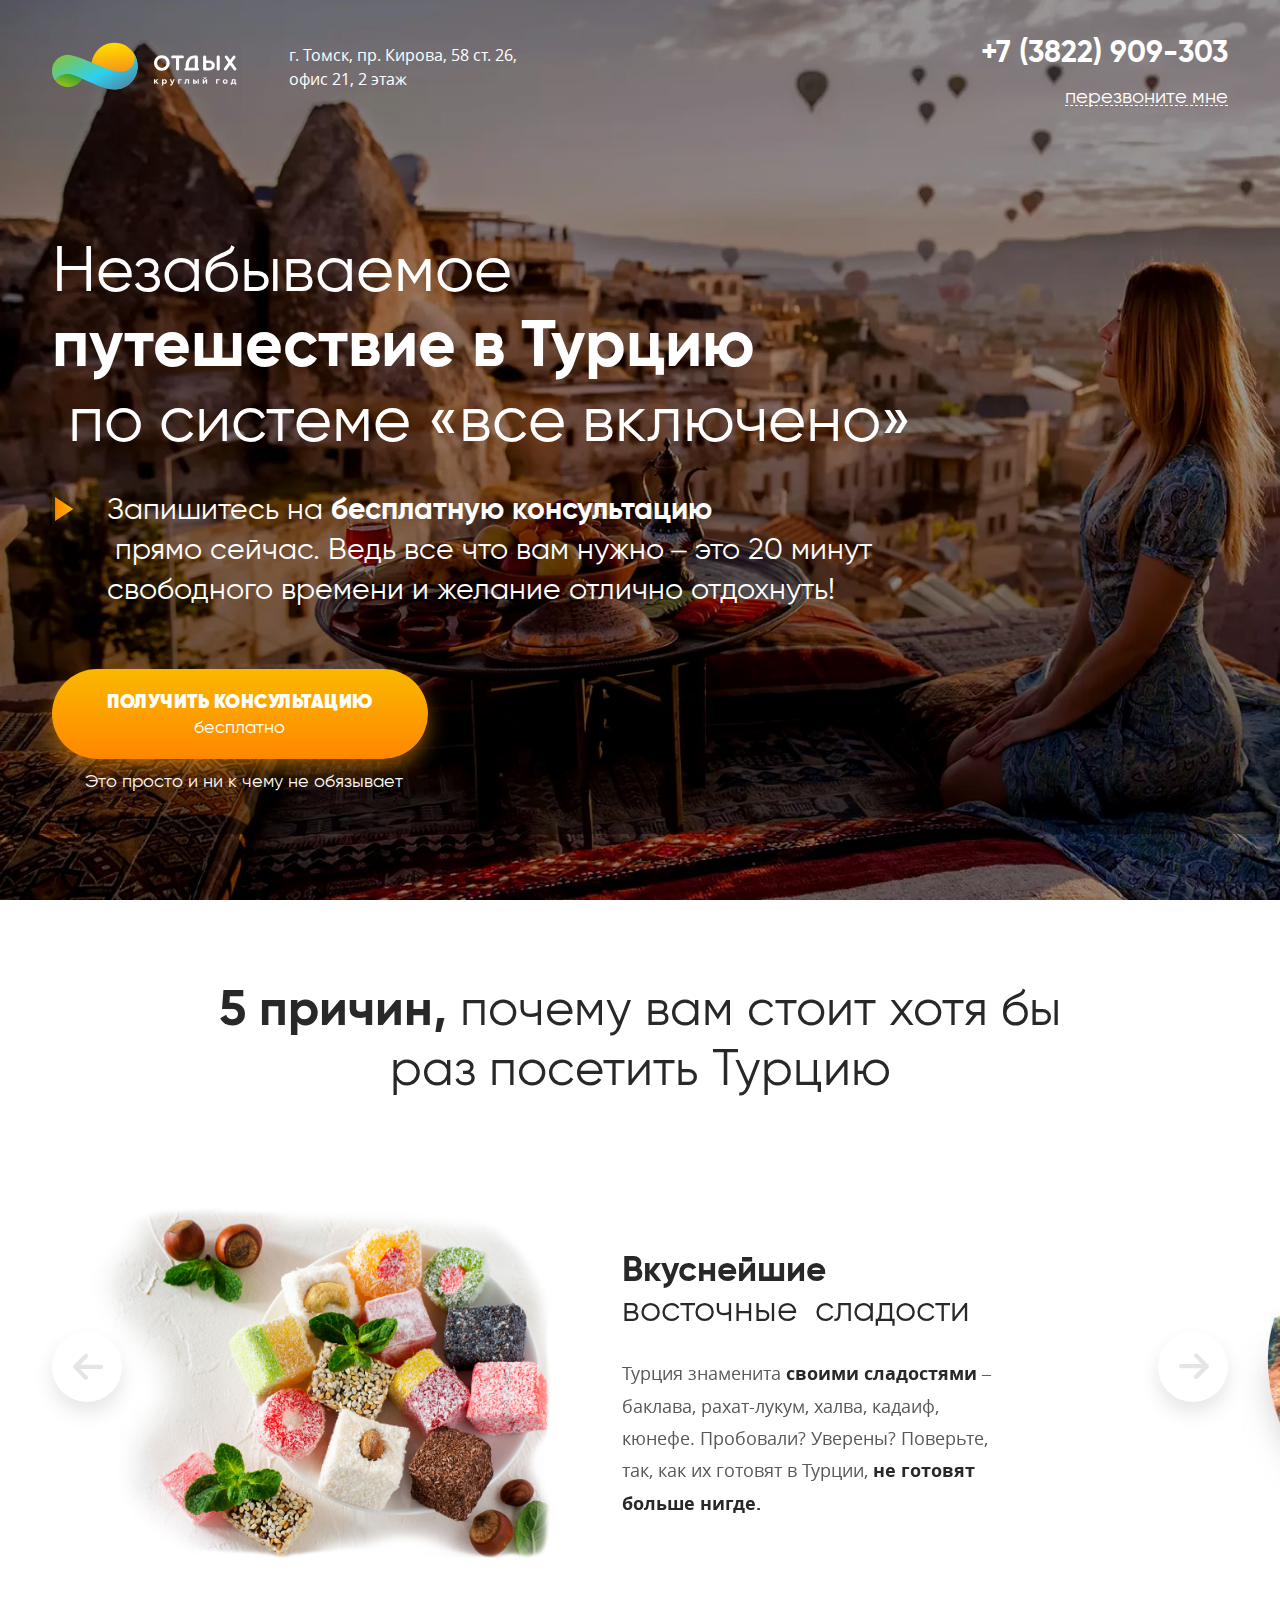
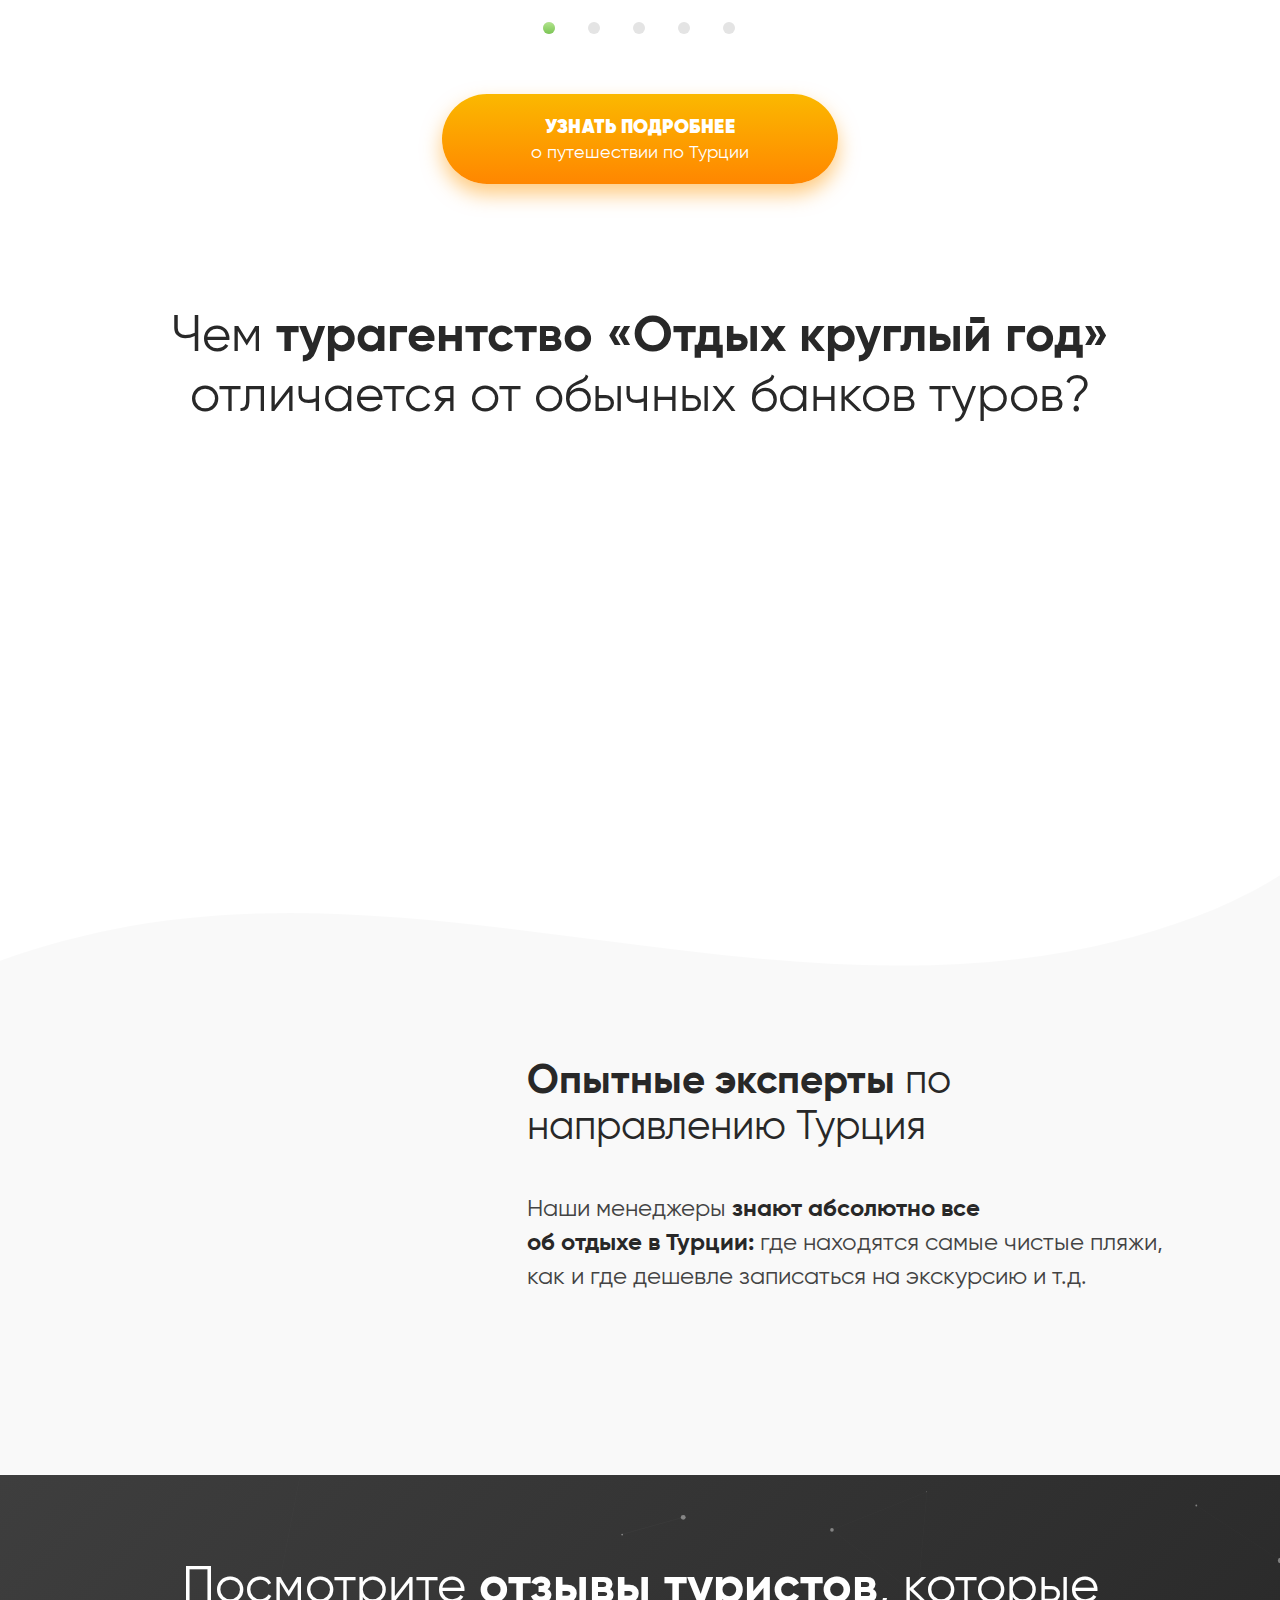
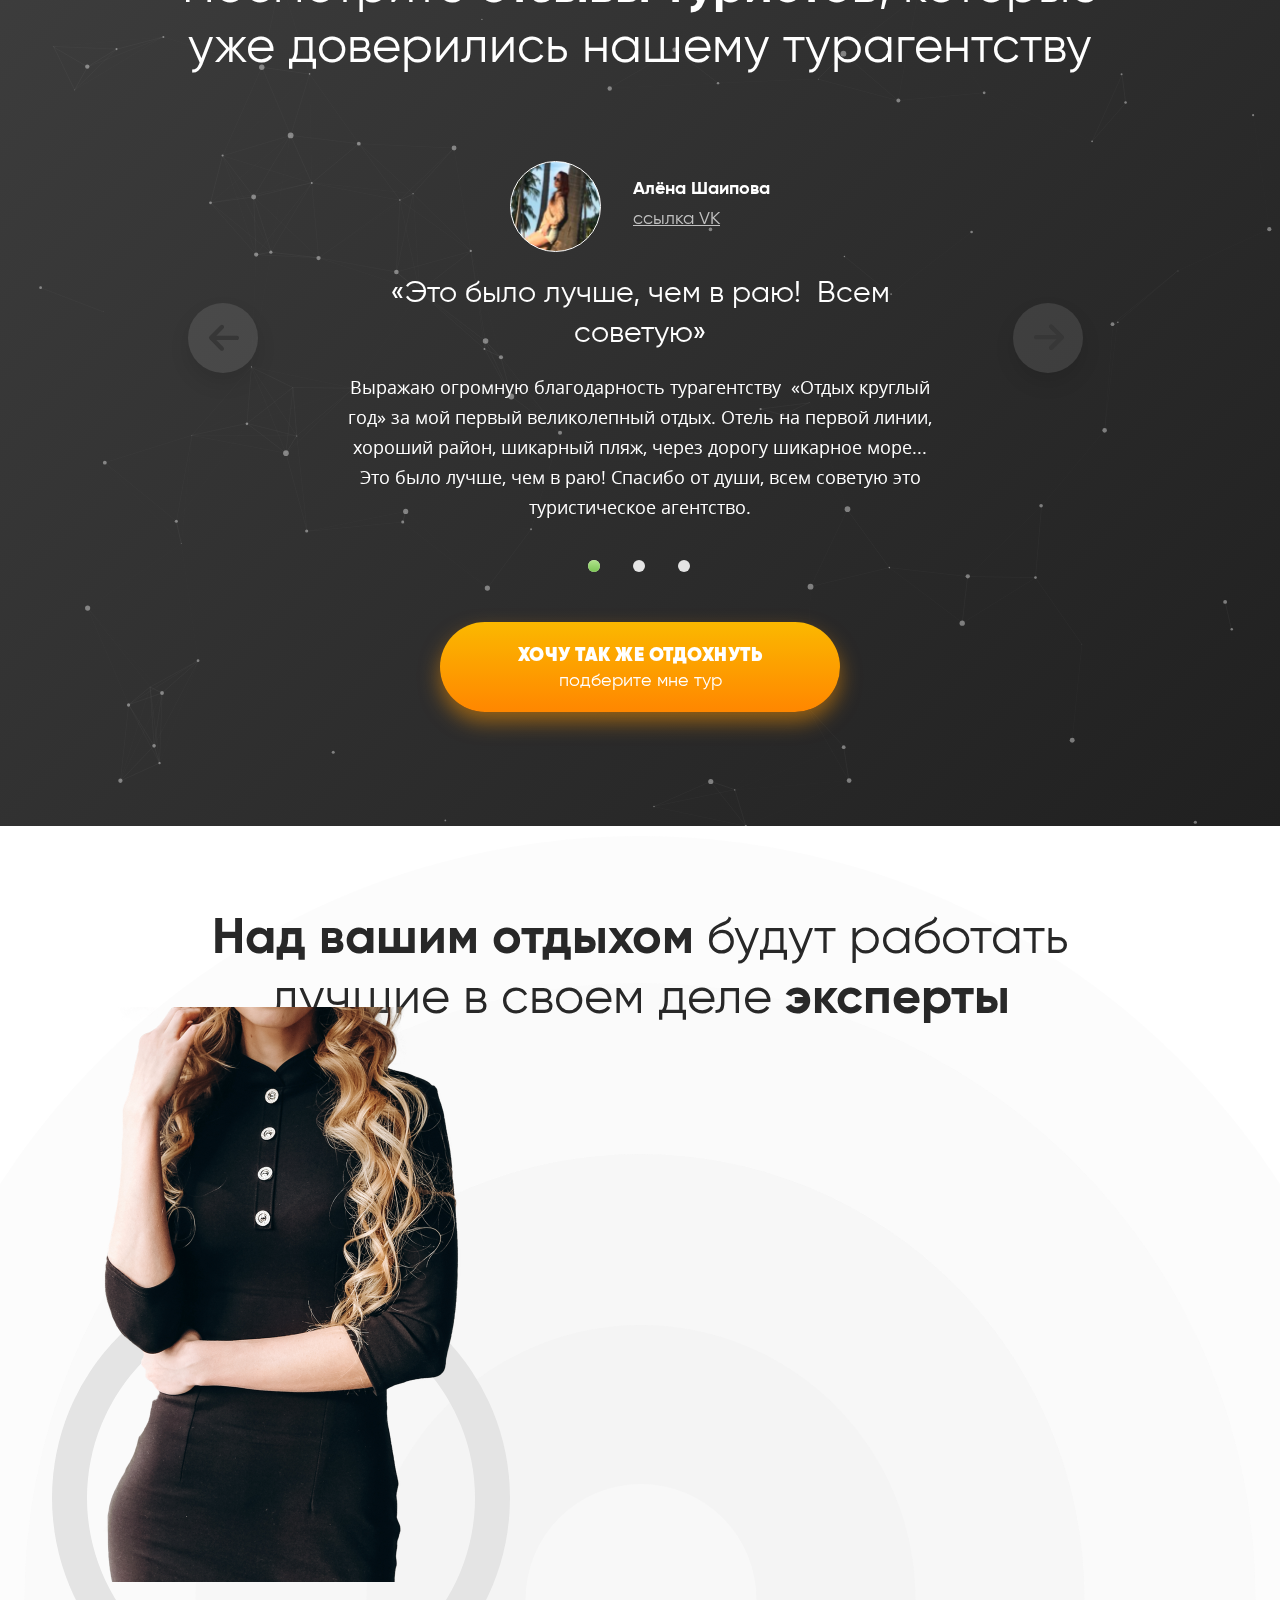
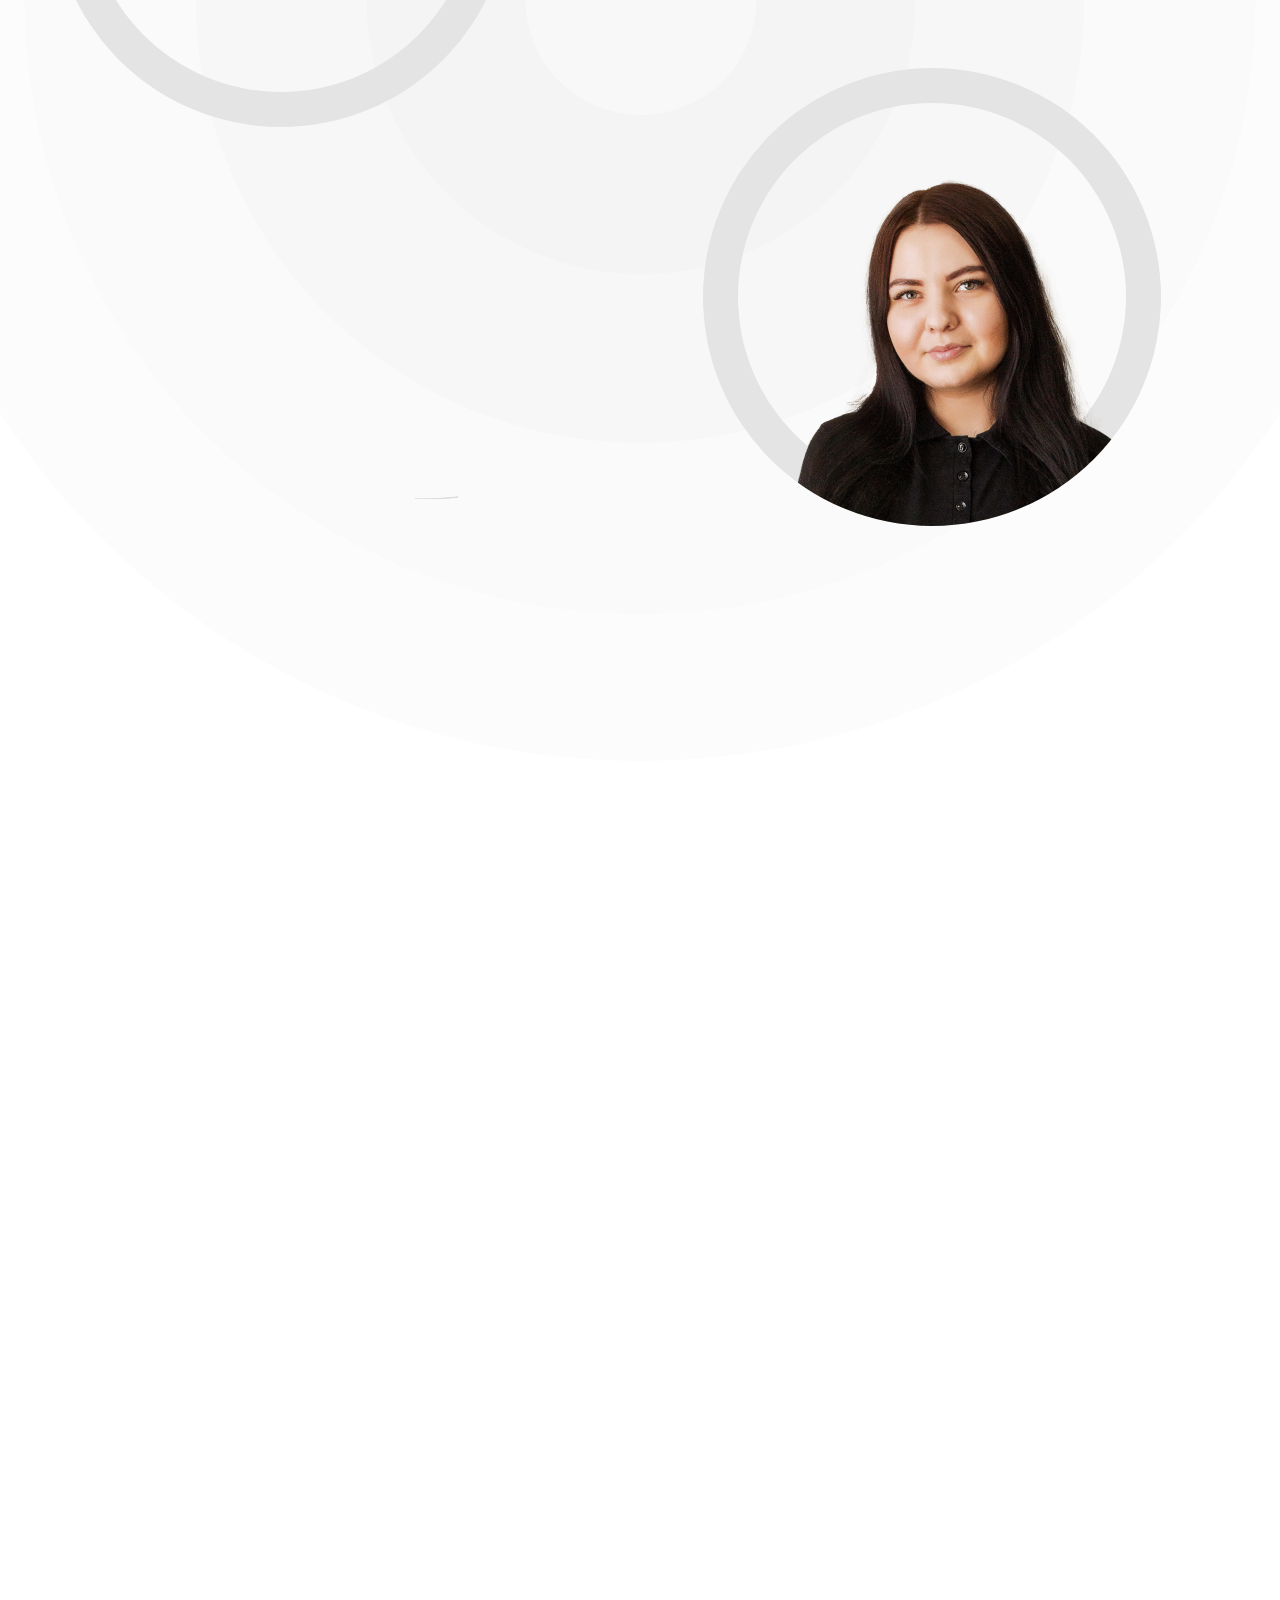
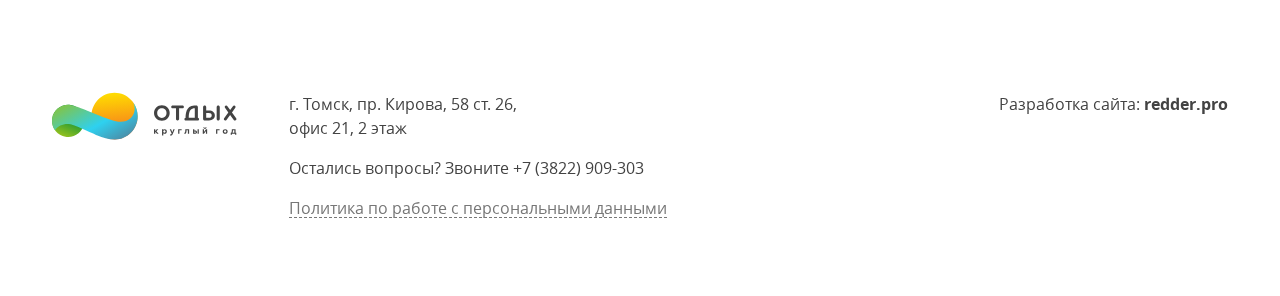
==== index.html @ 57c67385 "123" ====
<!DOCTYPE html>
<html>
<head>
	<title></title>
	<meta name="keywords" content=''>
	<meta name="description" content=''>

	<meta name="viewport" content="width=1216">
	<meta name="format-detection" content="telephone=no">

	<meta http-equiv="Content-Type" content="text/html; charset=utf-8">
	<link rel="stylesheet" href="css/reset.css" type="text/css">
	<link rel="stylesheet" href="css/jquery.fancybox.css" type="text/css">
	<link rel="stylesheet" href="css/KitAnimate.css" type="text/css">
	<link rel="stylesheet" href="css/KitAnimateDelays.css" type="text/css">
	<link rel="stylesheet" href="css/slick.css" type="text/css">
	<link rel="stylesheet" href="css/slick-theme.css" type="text/css">
	<link rel="stylesheet" href="css/layout.css" type="text/css">

	<!-- <link rel="stylesheet" media="screen and (min-width: 768px) and (max-width: 1024px)" href="css/layout-tablet.css">
	<link rel="stylesheet" media="screen and (min-width: 240px) and (max-width: 767px)" href="css/layout-mobile.css"> -->

	<link rel="icon" type="image/vnd.microsoft.icon" href="favicon.ico">
	<!-- Yandex.Metrika counter -->
	<script type="text/javascript" >
	    (function (d, w, c) {
	        (w[c] = w[c] || []).push(function() {
	            try {
	                w.yaCounter49375867 = new Ya.Metrika2({
	                    id:49375867,
	                    clickmap:true,
	                    trackLinks:true,
	                    accurateTrackBounce:true,
	                    webvisor:true
	                });
	            } catch(e) { }
	        });

	        var n = d.getElementsByTagName("script")[0],
	            s = d.createElement("script"),
	            f = function () { n.parentNode.insertBefore(s, n); };
	        s.type = "text/javascript";
	        s.async = true;
	        s.src = "https://mc.yandex.ru/metrika/tag.js";

	        if (w.opera == "[object Opera]") {
	            d.addEventListener("DOMContentLoaded", f, false);
	        } else { f(); }
	    })(document, window, "yandex_metrika_callbacks2");
	</script>
	<noscript><div><img src="https://mc.yandex.ru/watch/49375867" style="position:absolute; left:-9999px;" alt="" /></div></noscript>
	<!-- /Yandex.Metrika counter -->
</head>
<body>
	<img src="i/bg-popup.jpg" style="display:none">
	<img src="i/julia-2@2x.png" style="display:none">
	<img src="i/kate@2x.png" style="display:none">
	<img src="i/transfer.png" style="display:none">
	<div class="b b-1">
		<div class="b-block">
			<div class="b-header-wrap clearfix">
				<a href="#" class="b-logo-cont">
					<img src="i/logo.svg">
				</a>
				<div class="b-adr">
					<p>г. Томск, пр. Кирова, 58 ст. 26,<br> офис 21, 2 этаж</p>
				</div>
				<div class="b-phone">
					<label for="recall" class="phone">+7 (3822) 909-303</label>
					<a class="recall fancy" id="recall" href="#b-popup-5">перезвоните мне</a>
				</div>
			</div>
			<div class="b-bottom">	
				<div class="b-h1-wrap">
					<h1>Незабываемое <br> <b>путешествие в Турцию</b><br>  по системе «все включено»</h1>
					<p class="b-subtitle">Запишитесь на <b>бесплатную консультацию<br></b>  прямо сейчас. Ведь все что вам нужно – это 20 минут <br>свободного времени и желание отлично отдохнуть!</p>
					<div class="consult">
						<a href="#b-popup-1" class="b-button orange left fancy">
							<p class="button-bold">Получить консультацию</p>
							<p class="button-thin">бесплатно</p>
						</a>
						<p class="small">Это просто и ни к чему не обязывает</p>
					</div>
				</div>
			</div>
		</div>
	</div>
	<div class="b b-2">
		<div class="b-block">
			<h2 class="b-header-h2"><b>5 причин,</b> почему вам стоит хотя бы<br> раз посетить Турцию</h2>
			
		</div>
		<div class="b-reasons clearfix">
				<div class="b-reason slider-anim">
					<div class="b-block">
						<div class="b-picture-1">
						</div>
						<div class="b-reason-text-1 slider-anim fadeDown">
								<h3 class="b-header-h3 slider-anim fadeDown"><b>Вкуснейшие</b><br>восточные  сладости</h3>
								<p class="b-text slider-anim fadeDown delay200">Турция знаменита <em>своими сладостями</em> – баклава, рахат-лукум, халва, кадаиф,<br> кюнефе. Пробовали? Уверены? Поверьте,</br> так, как их готовят в Турции, <em>не готовят больше нигде.</em></p>
					</div>
				</div>
				</div>
				<div class="b-reason">
					<div class="b-block">
						<div class="b-picture-3">
						</div>
						<div class="b-reason-text-3  slider-anim fadeDown">
								<h3 class="b-header-h3 slider-anim fadeDown">Больше морей – <b>больше пляжей</b></h3>
								<p class="b-text slider-anim fadeDown delay200">Турция омывается 4-мя морями – Средиземным, Черным, Эгейским и Мраморным. А пляжи входят в десятку <em>чистейших пляжей мира.</em> Эти факты уже неплохой повод приехать сюда на отдых.</p>
						</div>
					</div>
				</div>
				<div class="b-reason">
					<div class="b-block">
						<div class="b-picture-2">
						</div>
						<div class="b-reason-text-2  slider-anim fadeDown">
								<h3 class="b-header-h3 slider-anim fadeDown">Непередаваемые эмоции  <br>от <b>активного</b> отдыха</h3>
								<p class="b-text slider-anim fadeDown delay200">Для людей, которые <em>не любят сидеть  на одном месте</em></p2> в Турции есть множество активных видов отдыха - дайвинг, рафтинг, яхтинг, альпинизм, сафари, водные лыжи, парапланы и воздушные шары.</p>
						</div>
					</div>
				</div>
				<div class="b-reason">
					<div class="b-block">
						<div class="b-picture-4">
						</div>
						<div class="b-reason-text-4">
								<h3 class="b-header-h3 slider-anim fadeDown">Знаменитый  <b>«All&nbsp;inclusive»</b></h3>
								<p class="b-text slider-anim fadeDown delay200">Что мы чаще всего слышим про Турцию? Правильно, что там все включено. Практически в каждом отеле в стоимость проживания <em>входит завтрак, обед и ужин, </em>и на каждом – шикарный шведский стол.</p>
						</div>
					</div>
				</div>
				<div class="b-reason">
					<div class="b-block">
						<div class="b-picture-5">
						</div>
						<div class="b-reason-text-5 slider-anim fadeDown">
								<h3 class="b-header-h3 slider-anim fadeDown">Дорогой сервис по  <b>невысокой</b> цене</h3>
								<p class="b-text slider-anim fadeDown delay200">Звездные отели, большие бассейны, блеск и изящество – по уровню обслуживания Турция не уступит ни одной европейской стране. Только вот <em>заплатите</em> Вы за это <em>гораздо меньше.</em></p>
						</div>
					</div>
				</div>
			</div>
			<a href="#b-popup-1" class="b-button orange more fancy">
				<p class="button-bold">Узнать подробнее</p>
				<p class="button-thin">о путешествии по Турции</p>
			</a>
	</div>
	<div class="b b-3">
		<div class="b-block">
			<img id="b-title-logo" class="b-title-logo" src="i/logo-big.svg" data-enllax-ratio=".15" data-enllax-type="foreground" data-enllax-direction="vertical">
			<h2 class="b-header-h2">Чем <b>турагентство «Отдых круглый год»</b> отличается от обычных банков туров?</h2>
			<div class="b-differences clearfix">
				<div class="b-difference">
					<div class="b-money anim fadeDown delay100" data-cont=".b-3">
					</div>
					<h4 class="b-dif-title anim fadeDown delay200" data-cont=".b-3">Железная цена,<br> никаких скрытых доплат</h4>
					<p class="b-dif-text anim fadeDown delay300" data-cont=".b-3">Вы платите <b>только стоимость тура</b>, которую устанавливает туроператор и ни копейки больше.</p>
				</div>
				<div class="b-difference">
					<div class="b-docs anim fadeDown delay500" data-cont=".b-3">
					</div>
					<h4 class="b-dif-title anim fadeDown delay600" data-cont=".b-3">Бесплатная помощь при оформлении тура</h4>
					<p class="b-dif-text anim fadeDown delay700" data-cont=".b-3">Подбор и бронирование тура, оформление документов, а также сопровождение на протяжении всего путешествия – <b>бесплатно.</b> </p>
				</div>
			</div>
			<div class="b-bottom-b-3 clearfix">
				<div class="b-julia anim fadeDown" data-cont=".b-bottom-b-3">
					<div class="b-post anim fadeRight delay600" data-cont=".b-bottom-b-3">менеджер турагентства «Отдых круглый год»</div>
					<div class="b-name anim fadeRight delay500" data-cont=".b-bottom-b-3">Юлия Лозовая</div>
				</div>
				<div class="p-description">
					<p class="b-header-h3"><b>Опытные эксперты</b> по направлению&nbspТурция </p> 
					<p class="b-text">Наши менеджеры <b>знают абсолютно все <br> об отдыхе в Турции: </b>где находятся самые чистые пляжи,<br> как и где дешевле записаться на экскурсию и т.д.</p>
				</div>
			</div>
		</div>
	</div>
		<div class="b b-4">
			<div id="particles-js"></div>	
			<div class="b-block">
			</div>
				<div class="b-block">
					<h2 class="b-header-h2">Посмотрите <b>отзывы туристов</b>, которые уже&nbsp;доверились нашему турагентству</h2>
				</div>
				<div class="b-reviews">
					<div class="b-review">
						<div class="b-block">
							<div class="wrapper">
								<div class="b-r-wrap"> 
									<div class="b-r-photo-1"></div>
									<p class="b-r-name">Алёна Шаипова<br>
									<a href="#" class="b-r-link ">ссылка VK</a></p>
								</div>
								<p class="b-r-header slider-anim fadeDown">«Это было лучше, чем в раю!  Всем советую»</p>
								<p class="b-r-text slider-anim fadeDown delay200">Выражаю огромную благодарность турагентству  «Отдых круглый год» за мой первый великолепный отдых. Отель на первой линии, хороший район, шикарный пляж, через дорогу шикарное море... Это было лучше, чем в раю! Спасибо от души, всем советую это туристическое агентство.</p>
							</div>
						</div>
					</div>
					<div class="b-review">
						<div class="b-block">
							<div class="wrapper">
								<div class="b-r-wrap"> 
									<div class="b-r-photo-2"></div>
									<p class="b-r-name">Марта Казакова<br>
									<a href="#" class="b-r-link">ссылка VK</a></p>
								</div>
								<p class="b-r-header slider-anim fadeDown">«Спасибо за отличную организацию нашего отпуска»</p>
								<p class="b-r-text slider-anim fadeDown delay200">Очень понравилось работать с Юлией! Терпеливый менеджер, который подберёт идеальный вариант даже для самых капризных клиентов. Всё изучит, позвонит узнает нюансы, которые важны для клиентов... В общем, спасибо за отличную организацию нашего отпуска!</p>
							</div>
						</div>
					</div>
					<div class="b-review">
						<div class="b-block">
							<div class="wrapper">
								<div class="b-r-wrap"> 
									<div class="b-r-photo-3"></div>
									<p class="b-r-name">Арина Чикурова<br>
									<a href="#" class="b-r-link">ссылка VK</a></p>
								</div>
								<p class="b-r-header slider-anim fadeDown">«Остались так довольны, что решили снова обратиться к вам»</p>
								<p class="b-r-text slider-anim fadeDown delay200">Мы обратились в первый раз в связи со свадебным путешествием и остались так довольны, что с появлением новой возможности поехать отдыхать решили снова обратиться к агенту Юлии Лозовой. Её компетентность, индивидуальный подход и приятная индивидуальность - неоспоримы! </p>
							</div>
						</div>
					</div>
					
				</div>
				<a href="#b-popup-2" class="b-button orange relax fancy">
						<p class="button-bold">Хочу так же отдохнуть</p>
						<p class="button-thin">подберите мне тур</p>
					</a>
			</div>
		</div>

	<div class="b b-5">
		<div class="b-block">
			<h2 class="b-header-h2"><b>Над вашим отдыхом</b> будут работать лучшие&nbspв&nbspсвоем деле <b>эксперты</b></h2>
			<div class="b-experts">
				<div class="b-expert-1-wrap clearfix">
					<div class="b-expert">
						<div class="b-circle">
							<div class="b-expert-cont">
								<div id="expert" class="b-expert-pic" data-enllax-ratio="-0.07" data-enllax-type="foreground" data-enllax-direction="vertical"></div>
							</div>
						</div>
					</div>
					<div class="b-expert-quote-wrap">
						<div class="line-1 anim width-1" data-cont='.b-5'>
						</div>
						<div class="b-expert-name anim fadeDown delay500" data-cont='.b-5'>Юлия Лозовая</div>
						<div class="b-expert-quote anim fadeDown delay600" data-cont='.b-5'>«Я счастлива от того, что делаю людей&nbspсчастливыми»</div>
						<div class="anim fadeRight delay800" data-cont='.b-5'>
							<a href="#b-popup-3" class="b-button orange question fancy left anim fadeRight" data-cont='.b-5'">
								<p class="button-bold">Задать вопрос</p>
							</a>
						</div>
					</div>
				</div>
				<div class="b-expert-1-wrap clearfix">
					<div class="b-expert right">
						<div class="b-circle">
							<div class="b-expert-cont">
								<div id="expert" class="b-expert-pic-2" data-enllax-ratio="0.07" data-enllax-type="foreground" data-enllax-direction="vertical"></div>
							</div>
						</div>
					</div>
					<div class="b-expert-quote-wrap">
						<div class="line-2 anim width-2" data-cont='.line-2'></div>
						<div class="b-expert-name anim fadeDown" data-cont='.line-2'>Екатерина Белозёрова</div>
						<div class="b-expert-quote anim fadeDown delay100" data-cont='.line-2'>«С детства мечтала знать всё о всех странах&nbspмира, теперь хочу поделиться этим&nbspс&nbspмоими клиентами»</div>
						<div class="anim fadeLeft delay300" data-cont='.line-2'>
							<a href="#b-popup-4" class="b-button orange question left fancy">
								<p class="button-bold">Задать вопрос</p>
							</a>
						</div>
					</div>
				</div>
			</div>
		</div>
	</div>
	<div class="b b-6 anim" data-anim="footer-animate">
		<div class="b-block clearfix">
			<div class="b-left">
				<p class="b-header-h2-b-6">Запишитесь на встречу в нашем офисе</p>
				<p class="b-header-h2-b-6-2"></p>
			<p class="b-subtitle-b-6">и мы бесплатно пришлем за вами автомобиль с личным водителем</p>
				<!-- <p id="typed-show"></p>
				<p id="typed-show-2"></p> -->
			<p class="b-subtitle-b-6-2"></p>
			</div>
			<div class="b-car fadeLeft anim delay2000" data-cont=".b-6" data-offset="-50px"></div>
			<div class="b-right fadeDown anim delay2800" data-cont=".b-6" data-offset="-50px">
				<p class="b-form-header">Заполните простую форму</p>
				<p class="b-form-subtitle">И наш менеджер свяжется с вами в течение  <br>2 минут и предложит удобное время</p>
				<form action="kitsend.php" method="POST" id="b-form-1">	
					<input class="b-form-input" type="text" id="name" name="name" required placeholder="Ваше имя*"></p>
					<input class="b-form-input" type="text" id="tel" name="phone" required placeholder="Ваш телефон*"></p>
					<div class="b-office">	
						<a href="#" class="b-button orange meeting ajax">
									<p class="button-bold">Записаться на встречу</p>
									<p class="button-thin">Бесплатно в нашем офисе</p>
						</a>
						<a href="#b-popup-success" class="b-thanks-link fancy" style="display:none;"></a>
						<p class="small">Это просто и ни к чему не обязывает</p>

					</div>
					<input required checked id="agree" class="agree" type="checkbox" name="agreement">
					<label for="agree"><p class="b-condition">Я принимаю <a href="#">условия передачи информации</a></p></label>
				</form>	
			</div>
				<div class="b-footer clearfix">
					<a href="#" class="b-logo-cont">
						<img src="i/logo-black.svg">
					</a>
					<div class="b-f-contacts">
						<ul>
							<li>г. Томск, пр. Кирова, 58 ст. 26,<br> офис 21, 2 этаж</li>
							<li>Остались вопросы? Звоните +7 (3822) 909-303</li>
							<li><a>Политика по работе с персональными данными</a></li>
						</ul>
					</div>
					<a class="b-redder">
						Разработка сайта: <b>redder.pro</b>
					</a>
				</div>
			</div>
		</div>
	</div>
	<div class="b b-7">
		<div class="b-block">
			
		</div>
	</div>
	<div class="b b-8">
		<div class="b-block">
			
		</div>
	</div>
	<div class="b b-9">
		<div class="b-block">
			
		</div>
	</div>
	<div style="display:none;">
		<a href="#b-popup-error" class="b-error-link fancy" style="display:none;"></a>
		<div class="b-popup" id="b-popup-1">
			<form action="kitsend.php" method="POST" id="b-form-1">
				<div class="b-left" id="typed-strings">
					<h2 class="b-header-h2"><b>Узнайте подробнее<br></b> о путешествии  по Турции</h2>
					<h3 class="b-subtitle">Наши эксперты готовы <br>проконсультировать вас<br> <b>абсолютно бесплатно.</b></h3>
				</div>
				
				<div class="b-right">
					<p class="b-form-header">Заполните простую форму</p>
					<p class="b-form-subtitle">И наш менеджер свяжется с вами в течение  <br>2 минут и предложит удобное время</p>
					<input class="b-form-input" type="text" id="name" name="name" required placeholder="Ваше имя*"></p>
					<input class="b-form-input" type="text" id="tel" name="phone" required placeholder="Ваш телефон*"></p>
					<div class="b-office">	
						<a href="#" class="b-button orange meeting ajax">
									<p class="button-bold">Записаться на встречу</p>
									<p class="button-thin">Бесплатно в нашем офисе</p>
						</a>
						<a href="#b-popup-success" class="b-thanks-link fancy" style="display:none;"></a>
						<p class="small">Это просто и ни к чему не обязывает</p>
					</div>
					<input required checked id="agree-1" class="agree" type="checkbox" name="agreement">
					<label for="agree-1"><p class="b-condition">Я принимаю <a href="#">условия передачи информации</a></p></label>
				</div>
			</form>
		</div>

		<a href="#b-popup-error" class="b-error-link fancy" style="display:none;"></a>
		<div class="b-popup" id="b-popup-2">
			<form action="kitsend.php" method="POST" id="b-form-2">
				<div class="b-left">
					<h2 class="b-header-h2">Подберем для вас<br>тур под<b> все ваши запросы</b></h2>
					<h3 class="b-subtitle">За нашими плечами <b>5 лет опыта </b>работы на рынке туризма и сотни довольных клиентов.</b></h3>
				</div>
				
				<div class="b-right">
					<p class="b-form-header">Заполните простую форму</p>
					<p class="b-form-subtitle">И наш менеджер свяжется с вами в течение  <br>2 минут и предложит удобное время</p>
					<input class="b-form-input" type="text" id="name" name="name" required placeholder="Ваше имя*"></p>
					<input class="b-form-input" type="text" id="tel" name="phone" required placeholder="Ваш телефон*"></p>
					<div class="b-office">	
						<a href="#" class="b-button orange meeting find ajax">
									<p class="button-bold">Подберите мне тур</p>
									<p class="button-thin">я уже хочу на отдых</p>
						</a>
						<a href="#b-popup-success" class="b-thanks-link fancy" style="display:none;"></a>
						<p class="small">Это просто и ни к чему не обязывает</p>
					</div>
					<input required checked id="agree-2" class="agree" type="checkbox" name="agreement">
					<label for="agree-2"><p class="b-condition">Я принимаю <a href="#">условия передачи информации</a></p></label>
				</div>
			</form>
		</div>

		<a href="#b-popup-error" class="b-error-link fancy" style="display:none;"></a>
		<div class="b-popup" id="b-popup-3">
			<form action="kitsend.php" method="POST" id="b-form-3">			
				<div class="b-right">
					<p class="b-form-header">Напишите Юлии – старшему менеджеру турагентства</p>
					<p class="b-form-subtitle">Юлия ответит вам в течение рабочего дня:  <b>с&nbsp10:00 до 18:00</b></p>
					<textarea class="b-form-input" type="textarea" id="name" name="name" placeholder="Ваш вопрос"></textarea>
					<input class="b-form-input" type="text" id="name" name="name" required placeholder="Ваше имя*"></p>
					<input class="b-form-input" type="text" id="tel" name="phone" required placeholder="Ваш телефон*"></p>
					<div class="b-office">	
						<a href="#" class="b-button orange find meeting ajax">
									<p class="button-bold">Получить ответ от Юлии</p>
									<p class="button-thin">на мой вопрос</p>
						</a>
						<a href="#b-popup-success" class="b-thanks-link fancy" style="display:none;"></a>
					</div>
					<input required checked id="agree-3" class="agree" type="checkbox" name="agreement">
					<label for="agree-3"><p class="b-condition">Я принимаю <a href="#">условия передачи информации</a></p></label>
					<div class="pop-cont-1">
						<div class="b-julia-pop"></div>
					</div>
				</div>
			</form>
		</div>

		<a href="#b-popup-error" class="b-error-link fancy" style="display:none;"></a>
		<div class="b-popup" id="b-popup-4">
			<form action="kitsend.php" method="POST" id="b-form-4">			
				<div class="b-right">
					<p class="b-form-header">Напишите Екатерине – менеджеру турагентства</p>
					<p class="b-form-subtitle">Юлия ответит вам в течение рабочего дня:  <b>с&nbsp10:00 до 18:00</b></p>
					<textarea class="b-form-input" type="textarea" id="name" name="name" placeholder="Ваш вопрос"></textarea>
					<input class="b-form-input" type="text" id="name" name="name" required placeholder="Ваше имя*"></p>
					<input class="b-form-input" type="text" id="tel" name="phone" required placeholder="Ваш телефон*"></p>
					<div class="b-office">	
						<a href="#" class="b-button orange find meeting ajax">
									<p class="button-bold">Получить ответ от Екатерины</p>
									<p class="button-thin">на мой вопрос</p>
						</a>
					<a href="#b-popup-success" class="b-thanks-link fancy" style="display:none;"></a>	
					</div>
					<div class="pop-cont-2">
						<div class="b-kate-pop"></div>
					</div>
					<input required checked id="agree-4" class="agree" type="checkbox" name="agreement">
					<label for="agree-4"><p class="b-condition">Я принимаю <a href="#">условия передачи информации</a></p></label>
				</div>
			</form>
		</div>

		<a href="#b-popup-error" class="b-error-link fancy" style="display:none;"></a>
		<div class="b-popup" id="b-popup-5">
			<form action="kitsend.php" method="POST" id="b-form-5">			
				<div class="b-right">
					<p class="b-form-header">Перезвоните мне</p>
					<p class="b-form-subtitle">Наш менеджер свяжется с вами в&nbsp;течение&nbsp;2&nbsp;минут</b></p>
					<input class="b-form-input" type="text" id="name" name="name" required placeholder="Ваше имя*"></p>
					<input class="b-form-input" type="text" id="tel" name="phone" required placeholder="Ваш телефон*"></p>
					<div class="b-office">	
						<a href="#" class="b-button orange find meeting ajax">
							<p class="button-bold">Перезвоните мне</p>
							<p class="button-thin">в течение 2 минут</p>
						</a>
						<a href="#b-popup-success" class="b-thanks-link fancy" style="display:none;"></a>
					</div>
					<input required checked id="agree-5" class="agree" type="checkbox" name="agreement">
					<label for="agree-5"><p class="b-condition">Я принимаю <a href="#">условия передачи информации</a></p></label>
				</div>
			</form>
		</div>

		<div style="display:none;">
		<a href="#b-popup-error" class="b-error-link fancy" style="display:none;"></a>
		<div class="b-popup" id="b-popup-6">
			<form action="kitsend.php" method="POST" id="b-form-6">
				<div class="b-left" id="typed-strings">
					<h2 class="b-header-h2">Не уходите  <b>с&nbsp;пустыми&nbsp;руками</b></h2>
					<h3 class="b-subtitle"><b>До 30 июня</b> мы дарим всем своим клиентам приятный подарок:  <b>бесплатный трансфер</b>  до&nbsp;Толмачево&nbsp;и&nbsp;обратно,  <b>независимо&nbsp;от&nbsp;даты&nbsp;вылета.</b></h3>
					<div class="transfer"></div>
				</div>
				
				<div class="b-right">
					<p class="b-form-header">Заполните простую форму</p>
					<p class="b-form-subtitle">И если в будущем вы выберете наше турагентство мы предоставим вам <b>бесплатный трансфер</b> до аэропорта Толмачево</p>
					<input class="b-form-input" type="text" id="name" name="name" required placeholder="Ваше имя*"></p>
					<input class="b-form-input" type="text" id="tel" name="phone" required placeholder="Ваш телефон*"></p>
					<div class="b-office">	
						<a href="#" class="b-button orange meeting ajax transfer-but">
									<p class="button-bold">Получить трансфер </p>
									<p class="button-thin">до Толмачево <b>бесплатно</b></p>
						</a>
						<a href="#b-popup-success" class="b-thanks-link fancy" style="display:none;"></a>
						<p class="small">Это просто и ни к чему не обязывает</p>
					</div>
					<input required checked id="agree-6" class="agree" type="checkbox" name="agreement">
					<label for="agree-6"><p class="b-condition">Я принимаю <a href="#">условия передачи информации</a></p></label>
				</div>
			</form>
		</div>

		<div class="b-thanks b-popup" id="b-popup-success">
			<div class="b-right">
				<p class="b-form-header">Отлично!</p>
				<p class="b-form-subtitle">Мы <b>уже получили</b> вашу заявку и перезвоним вам в течение 2 минут</b></p>
				<input type="submit" class="b-button orange find submit meeting ajax" onclick="$.fancybox.close(); return false;" value="Закрыть окно">
			</div>
		</div>
		<div class="b-thanks b-popup" id="b-popup-error">
			<div class="b-right">
				<p class="b-form-header">Ошибка!</p>
				<p class="b-form-subtitle">При отправке заявки произошла ошибка. Вы можете позвонить нам по номеру:  <b>+7 (3822) 909-303</b></p>
				<input type="submit" class="b-button orange find submit meeting ajax" onclick="$.fancybox.close(); return false;" value="Закрыть окно">
			</div>
		</div>
	</div>

	<a href="#b-popup-6" class="fancy pop6" style="display: none">
	<!-- <script type="text/javascript" src="js/jquery-3.2.1.min.js"></script> -->
	<script type="text/javascript" src="js/jquery-3.3.1.min.js"></script>
	<script type="text/javascript" src="js/jquery.fancybox.min.js"></script>
	<script type="text/javascript" src="js/jquery.touch.min.js"></script>
	<script type="text/javascript" src="js/jquery.maskedinput.min.js"></script>
	<script type="text/javascript" src="js/jquery.validate.min.js"></script>
	<script type="text/javascript" src="js/KitAnimate.js"></script>
	<script type="text/javascript" src="js/KitSend.js"></script>
	<script type="text/javascript" src="js/particles.js"></script>
	<script type="text/javascript" src="js/jquery.easing.js"></script>
	<script type="text/javascript" src="js/slick.js"></script>
	<script type="text/javascript" src="js/jquery.enllax.js"></script>
	<script type="text/javascript" src="js/main.js"></script>
</body>
</html>
---- css/KitAnimate.css ----
.fadeRight,
.fadeLeft,
.fadeIn,
.fadeDown{
	-webkit-transition: transform 800ms cubic-bezier(.17,.67,.43,1), opacity 500ms cubic-bezier(.17,.67,.43,1);
	   -moz-transition: transform 800ms cubic-bezier(.17,.67,.43,1), opacity 500ms cubic-bezier(.17,.67,.43,1);
	    -ms-transition: transform 800ms cubic-bezier(.17,.67,.43,1), opacity 500ms cubic-bezier(.17,.67,.43,1);
	   	 -o-transition: transform 800ms cubic-bezier(.17,.67,.43,1), opacity 500ms cubic-bezier(.17,.67,.43,1);
			transition: transform 800ms cubic-bezier(.17,.67,.43,1), opacity 500ms cubic-bezier(.17,.67,.43,1);
}
.delay100{
	-webkit-transition: transform 800ms 100ms cubic-bezier(.17,.67,.43,1), opacity 500ms 100ms cubic-bezier(.17,.67,.43,1);
	   -moz-transition: transform 800ms 100ms cubic-bezier(.17,.67,.43,1), opacity 500ms 100ms cubic-bezier(.17,.67,.43,1);
	    -ms-transition: transform 800ms 100ms cubic-bezier(.17,.67,.43,1), opacity 500ms 100ms cubic-bezier(.17,.67,.43,1);
	   	 -o-transition: transform 800ms 100ms cubic-bezier(.17,.67,.43,1), opacity 500ms 100ms cubic-bezier(.17,.67,.43,1);
			transition: transform 800ms 100ms cubic-bezier(.17,.67,.43,1), opacity 500ms 100ms cubic-bezier(.17,.67,.43,1);
}
.delay200{
	-webkit-transition: transform 800ms 200ms cubic-bezier(.17,.67,.43,1), opacity 500ms 200ms cubic-bezier(.17,.67,.43,1);
	   -moz-transition: transform 800ms 200ms cubic-bezier(.17,.67,.43,1), opacity 500ms 200ms cubic-bezier(.17,.67,.43,1);
	    -ms-transition: transform 800ms 200ms cubic-bezier(.17,.67,.43,1), opacity 500ms 200ms cubic-bezier(.17,.67,.43,1);
	   	 -o-transition: transform 800ms 200ms cubic-bezier(.17,.67,.43,1), opacity 500ms 200ms cubic-bezier(.17,.67,.43,1);
			transition: transform 800ms 200ms cubic-bezier(.17,.67,.43,1), opacity 500ms 200ms cubic-bezier(.17,.67,.43,1);
}
.delay300{
	-webkit-transition: transform 800ms 300ms cubic-bezier(.17,.67,.43,1), opacity 500ms 300ms cubic-bezier(.17,.67,.43,1);
	   -moz-transition: transform 800ms 300ms cubic-bezier(.17,.67,.43,1), opacity 500ms 300ms cubic-bezier(.17,.67,.43,1);
	    -ms-transition: transform 800ms 300ms cubic-bezier(.17,.67,.43,1), opacity 500ms 300ms cubic-bezier(.17,.67,.43,1);
	   	 -o-transition: transform 800ms 300ms cubic-bezier(.17,.67,.43,1), opacity 500ms 300ms cubic-bezier(.17,.67,.43,1);
			transition: transform 800ms 300ms cubic-bezier(.17,.67,.43,1), opacity 500ms 300ms cubic-bezier(.17,.67,.43,1);
}
.delay400{
	-webkit-transition: transform 800ms 400ms cubic-bezier(.17,.67,.43,1), opacity 500ms 400ms cubic-bezier(.17,.67,.43,1);
	   -moz-transition: transform 800ms 400ms cubic-bezier(.17,.67,.43,1), opacity 500ms 400ms cubic-bezier(.17,.67,.43,1);
	    -ms-transition: transform 800ms 400ms cubic-bezier(.17,.67,.43,1), opacity 500ms 400ms cubic-bezier(.17,.67,.43,1);
	   	 -o-transition: transform 800ms 400ms cubic-bezier(.17,.67,.43,1), opacity 500ms 400ms cubic-bezier(.17,.67,.43,1);
			transition: transform 800ms 400ms cubic-bezier(.17,.67,.43,1), opacity 500ms 400ms cubic-bezier(.17,.67,.43,1);
}
.delay500{
	-webkit-transition: transform 800ms 500ms cubic-bezier(.17,.67,.43,1), opacity 500ms 500ms cubic-bezier(.17,.67,.43,1);
	   -moz-transition: transform 800ms 500ms cubic-bezier(.17,.67,.43,1), opacity 500ms 500ms cubic-bezier(.17,.67,.43,1);
	    -ms-transition: transform 800ms 500ms cubic-bezier(.17,.67,.43,1), opacity 500ms 500ms cubic-bezier(.17,.67,.43,1);
	   	 -o-transition: transform 800ms 500ms cubic-bezier(.17,.67,.43,1), opacity 500ms 500ms cubic-bezier(.17,.67,.43,1);
			transition: transform 800ms 500ms cubic-bezier(.17,.67,.43,1), opacity 500ms 500ms cubic-bezier(.17,.67,.43,1);
}
.delay600{
	-webkit-transition: transform 800ms 600ms cubic-bezier(.17,.67,.43,1), opacity 500ms 600ms cubic-bezier(.17,.67,.43,1);
	   -moz-transition: transform 800ms 600ms cubic-bezier(.17,.67,.43,1), opacity 500ms 600ms cubic-bezier(.17,.67,.43,1);
	    -ms-transition: transform 800ms 600ms cubic-bezier(.17,.67,.43,1), opacity 500ms 600ms cubic-bezier(.17,.67,.43,1);
	   	 -o-transition: transform 800ms 600ms cubic-bezier(.17,.67,.43,1), opacity 500ms 600ms cubic-bezier(.17,.67,.43,1);
			transition: transform 800ms 600ms cubic-bezier(.17,.67,.43,1), opacity 500ms 600ms cubic-bezier(.17,.67,.43,1);
}
.delay700{
	-webkit-transition: transform 800ms 700ms cubic-bezier(.17,.67,.43,1), opacity 500ms 700ms cubic-bezier(.17,.67,.43,1);
	   -moz-transition: transform 800ms 700ms cubic-bezier(.17,.67,.43,1), opacity 500ms 700ms cubic-bezier(.17,.67,.43,1);
	    -ms-transition: transform 800ms 700ms cubic-bezier(.17,.67,.43,1), opacity 500ms 700ms cubic-bezier(.17,.67,.43,1);
	   	 -o-transition: transform 800ms 700ms cubic-bezier(.17,.67,.43,1), opacity 500ms 700ms cubic-bezier(.17,.67,.43,1);
			transition: transform 800ms 700ms cubic-bezier(.17,.67,.43,1), opacity 500ms 700ms cubic-bezier(.17,.67,.43,1);
}
.delay800{
	-webkit-transition: transform 800ms 800ms cubic-bezier(.17,.67,.43,1), opacity 500ms 800ms cubic-bezier(.17,.67,.43,1);
	   -moz-transition: transform 800ms 800ms cubic-bezier(.17,.67,.43,1), opacity 500ms 800ms cubic-bezier(.17,.67,.43,1);
	    -ms-transition: transform 800ms 800ms cubic-bezier(.17,.67,.43,1), opacity 500ms 800ms cubic-bezier(.17,.67,.43,1);
	   	 -o-transition: transform 800ms 800ms cubic-bezier(.17,.67,.43,1), opacity 500ms 800ms cubic-bezier(.17,.67,.43,1);
			transition: transform 800ms 800ms cubic-bezier(.17,.67,.43,1), opacity 500ms 800ms cubic-bezier(.17,.67,.43,1);
}
.delay900{
	-webkit-transition: transform 800ms 900ms cubic-bezier(.17,.67,.43,1), opacity 500ms 900ms cubic-bezier(.17,.67,.43,1);
	   -moz-transition: transform 800ms 900ms cubic-bezier(.17,.67,.43,1), opacity 500ms 900ms cubic-bezier(.17,.67,.43,1);
	    -ms-transition: transform 800ms 900ms cubic-bezier(.17,.67,.43,1), opacity 500ms 900ms cubic-bezier(.17,.67,.43,1);
	   	 -o-transition: transform 800ms 900ms cubic-bezier(.17,.67,.43,1), opacity 500ms 900ms cubic-bezier(.17,.67,.43,1);
			transition: transform 800ms 900ms cubic-bezier(.17,.67,.43,1), opacity 500ms 900ms cubic-bezier(.17,.67,.43,1);
}
.delay1000{
	-webkit-transition: transform 800ms 1000ms cubic-bezier(.17,.67,.43,1), opacity 500ms 1000ms cubic-bezier(.17,.67,.43,1);
	   -moz-transition: transform 800ms 1000ms cubic-bezier(.17,.67,.43,1), opacity 500ms 1000ms cubic-bezier(.17,.67,.43,1);
	    -ms-transition: transform 800ms 1000ms cubic-bezier(.17,.67,.43,1), opacity 500ms 1000ms cubic-bezier(.17,.67,.43,1);
	   	 -o-transition: transform 800ms 1000ms cubic-bezier(.17,.67,.43,1), opacity 500ms 1000ms cubic-bezier(.17,.67,.43,1);
			transition: transform 800ms 1000ms cubic-bezier(.17,.67,.43,1), opacity 500ms 1000ms cubic-bezier(.17,.67,.43,1);
}
.delay2000{
	-webkit-transition: transform 800ms 2000ms cubic-bezier(.17,.67,.43,1), opacity 500ms 2000ms cubic-bezier(.17,.67,.43,1);
	   -moz-transition: transform 800ms 2000ms cubic-bezier(.17,.67,.43,1), opacity 500ms 2000ms cubic-bezier(.17,.67,.43,1);
	    -ms-transition: transform 800ms 2000ms cubic-bezier(.17,.67,.43,1), opacity 500ms 2000ms cubic-bezier(.17,.67,.43,1);
	   	 -o-transition: transform 800ms 2000ms cubic-bezier(.17,.67,.43,1), opacity 500ms 2000ms cubic-bezier(.17,.67,.43,1);
			transition: transform 800ms 2000ms cubic-bezier(.17,.67,.43,1), opacity 500ms 2000ms cubic-bezier(.17,.67,.43,1);
}
.delay2800{
	-webkit-transition: transform 800ms 2800ms cubic-bezier(.17,.67,.43,1), opacity 500ms 2800ms cubic-bezier(.17,.67,.43,1);
	   -moz-transition: transform 800ms 2800ms cubic-bezier(.17,.67,.43,1), opacity 500ms 2800ms cubic-bezier(.17,.67,.43,1);
	    -ms-transition: transform 800ms 2800ms cubic-bezier(.17,.67,.43,1), opacity 500ms 2800ms cubic-bezier(.17,.67,.43,1);
	   	 -o-transition: transform 800ms 2800ms cubic-bezier(.17,.67,.43,1), opacity 500ms 2800ms cubic-bezier(.17,.67,.43,1);
			transition: transform 800ms 2800ms cubic-bezier(.17,.67,.43,1), opacity 500ms 2800ms cubic-bezier(.17,.67,.43,1);
}
.fadeRight{
	-webkit-transform: translateX(100px);
	   -moz-transform: translateX(100px);
    	-ms-transform: translateX(100px);
    	 -o-transform: translateX(100px); 
    		transform: translateX(100px);
   	opacity: 0;
}
	.fadeRight.show{
		-webkit-transform: translateX(0px);
		   -moz-transform: translateX(0px);
	    	-ms-transform: translateX(0px);
	    	 -o-transform: translateX(0px); 
	    		transform: translateX(0px);
	    opacity: 1;
	}
.fadeLeft{
	-webkit-transform: translateX(-100px);
	   -moz-transform: translateX(-100px);
    	-ms-transform: translateX(-100px);
    	 -o-transform: translateX(-100px); 
    		transform: translateX(-100px);
   	opacity: 0;
}
	.fadeLeft.show{
		-webkit-transform: translateX(0px);
		   -moz-transform: translateX(0px);
	    	-ms-transform: translateX(0px);
	    	 -o-transform: translateX(0px); 
	    		transform: translateX(0px);
	    opacity: 1;
	}
.fadeDown{
	-webkit-transform: translateY(10px);
	   -moz-transform: translateY(10px);
    	-ms-transform: translateY(10px);
    	 -o-transform: translateY(10px); 
    		transform: translateY(10px);
   	opacity: 0;
}
	.fadeDown.show{
		-webkit-transform: translateY(0px);
		   -moz-transform: translateY(0px);
	    	-ms-transform: translateY(0px);
	    	 -o-transform: translateY(0px); 
	    		transform: translateY(0px);
	    opacity: 1;
	}	
.fadeIn{
   	opacity: 0;
}
	.fadeIn.show{
	    opacity: 1;
	}
.scale{
	-webkit-transition: all 1800ms cubic-bezier(.17,.67,.43,1);
	   -moz-transition: all 1800ms cubic-bezier(.17,.67,.43,1);
	    -ms-transition: all 1800ms cubic-bezier(.17,.67,.43,1);
	   	 -o-transition: all 1800ms cubic-bezier(.17,.67,.43,1);
			transition: all 1800ms cubic-bezier(.17,.67,.43,1);
	-webkit-transform: scale(0);
	   -moz-transform: scale(0);
    	-ms-transform: scale(0);
    	 -o-transform: scale(0); 
    		transform: scale(0);
    opacity: 0;
}
	.scale.show{
		-webkit-transform: scale(1);
		   -moz-transform: scale(1);
	    	-ms-transform: scale(1);
	    	 -o-transform: scale(1); 
	    		transform: scale(1);
	    opacity: 1;
	}
.width-1
{
	width:0px;
	-webkit-transition: all 500ms linear;
	   -moz-transition: all 500ms linear;
	    -ms-transition: all 500ms linear;
	   	 -o-transition: all 500ms linear;
			transition: all 500ms linear;
}
.width-2{
	width:0px;
	-webkit-transition: all 500ms 400ms linear;
	   -moz-transition: all 500ms 400ms linear;
	    -ms-transition: all 500ms 400ms linear;
	   	 -o-transition: all 500ms 400ms linear;
			transition: all 500ms 400ms linear;
}
	.width-1.show{
		width: 164px;
	}
	.width-2.show{
		width: 258px;
	}
---- css/KitAnimateDelays.css ----
.delay50{
	-webkit-transition: transform 800ms 50ms cubic-bezier(.17,.67,.43,1), opacity 500ms 50ms cubic-bezier(.17,.67,.43,1);
	   -moz-transition: transform 800ms 50ms cubic-bezier(.17,.67,.43,1), opacity 500ms 50ms cubic-bezier(.17,.67,.43,1);
	    -ms-transition: transform 800ms 50ms cubic-bezier(.17,.67,.43,1), opacity 500ms 50ms cubic-bezier(.17,.67,.43,1);
	   	 -o-transition: transform 800ms 50ms cubic-bezier(.17,.67,.43,1), opacity 500ms 50ms cubic-bezier(.17,.67,.43,1);
			transition: transform 800ms 50ms cubic-bezier(.17,.67,.43,1), opacity 500ms 50ms cubic-bezier(.17,.67,.43,1);
}
.delay100{
	-webkit-transition: transform 800ms 100ms cubic-bezier(.17,.67,.43,1), opacity 500ms 100ms cubic-bezier(.17,.67,.43,1);
	   -moz-transition: transform 800ms 100ms cubic-bezier(.17,.67,.43,1), opacity 500ms 100ms cubic-bezier(.17,.67,.43,1);
	    -ms-transition: transform 800ms 100ms cubic-bezier(.17,.67,.43,1), opacity 500ms 100ms cubic-bezier(.17,.67,.43,1);
	   	 -o-transition: transform 800ms 100ms cubic-bezier(.17,.67,.43,1), opacity 500ms 100ms cubic-bezier(.17,.67,.43,1);
			transition: transform 800ms 100ms cubic-bezier(.17,.67,.43,1), opacity 500ms 100ms cubic-bezier(.17,.67,.43,1);
}
.delay150{
	-webkit-transition: transform 800ms 150ms cubic-bezier(.17,.67,.43,1), opacity 500ms 150ms cubic-bezier(.17,.67,.43,1);
	   -moz-transition: transform 800ms 150ms cubic-bezier(.17,.67,.43,1), opacity 500ms 150ms cubic-bezier(.17,.67,.43,1);
	    -ms-transition: transform 800ms 150ms cubic-bezier(.17,.67,.43,1), opacity 500ms 150ms cubic-bezier(.17,.67,.43,1);
	   	 -o-transition: transform 800ms 150ms cubic-bezier(.17,.67,.43,1), opacity 500ms 150ms cubic-bezier(.17,.67,.43,1);
			transition: transform 800ms 150ms cubic-bezier(.17,.67,.43,1), opacity 500ms 150ms cubic-bezier(.17,.67,.43,1);
}
.delay200{
	-webkit-transition: transform 800ms 200ms cubic-bezier(.17,.67,.43,1), opacity 500ms 200ms cubic-bezier(.17,.67,.43,1);
	   -moz-transition: transform 800ms 200ms cubic-bezier(.17,.67,.43,1), opacity 500ms 200ms cubic-bezier(.17,.67,.43,1);
	    -ms-transition: transform 800ms 200ms cubic-bezier(.17,.67,.43,1), opacity 500ms 200ms cubic-bezier(.17,.67,.43,1);
	   	 -o-transition: transform 800ms 200ms cubic-bezier(.17,.67,.43,1), opacity 500ms 200ms cubic-bezier(.17,.67,.43,1);
			transition: transform 800ms 200ms cubic-bezier(.17,.67,.43,1), opacity 500ms 200ms cubic-bezier(.17,.67,.43,1);
}
.delay250{
	-webkit-transition: transform 800ms 250ms cubic-bezier(.17,.67,.43,1), opacity 500ms 250ms cubic-bezier(.17,.67,.43,1);
	   -moz-transition: transform 800ms 250ms cubic-bezier(.17,.67,.43,1), opacity 500ms 250ms cubic-bezier(.17,.67,.43,1);
	    -ms-transition: transform 800ms 250ms cubic-bezier(.17,.67,.43,1), opacity 500ms 250ms cubic-bezier(.17,.67,.43,1);
	   	 -o-transition: transform 800ms 250ms cubic-bezier(.17,.67,.43,1), opacity 500ms 250ms cubic-bezier(.17,.67,.43,1);
			transition: transform 800ms 250ms cubic-bezier(.17,.67,.43,1), opacity 500ms 250ms cubic-bezier(.17,.67,.43,1);
}
.delay300{
	-webkit-transition: transform 800ms 300ms cubic-bezier(.17,.67,.43,1), opacity 500ms 300ms cubic-bezier(.17,.67,.43,1);
	   -moz-transition: transform 800ms 300ms cubic-bezier(.17,.67,.43,1), opacity 500ms 300ms cubic-bezier(.17,.67,.43,1);
	    -ms-transition: transform 800ms 300ms cubic-bezier(.17,.67,.43,1), opacity 500ms 300ms cubic-bezier(.17,.67,.43,1);
	   	 -o-transition: transform 800ms 300ms cubic-bezier(.17,.67,.43,1), opacity 500ms 300ms cubic-bezier(.17,.67,.43,1);
			transition: transform 800ms 300ms cubic-bezier(.17,.67,.43,1), opacity 500ms 300ms cubic-bezier(.17,.67,.43,1);
}
.delay350{
	-webkit-transition: transform 800ms 350ms cubic-bezier(.17,.67,.43,1), opacity 500ms 350ms cubic-bezier(.17,.67,.43,1);
	   -moz-transition: transform 800ms 350ms cubic-bezier(.17,.67,.43,1), opacity 500ms 350ms cubic-bezier(.17,.67,.43,1);
	    -ms-transition: transform 800ms 350ms cubic-bezier(.17,.67,.43,1), opacity 500ms 350ms cubic-bezier(.17,.67,.43,1);
	   	 -o-transition: transform 800ms 350ms cubic-bezier(.17,.67,.43,1), opacity 500ms 350ms cubic-bezier(.17,.67,.43,1);
			transition: transform 800ms 350ms cubic-bezier(.17,.67,.43,1), opacity 500ms 350ms cubic-bezier(.17,.67,.43,1);
}
.delay400{
	-webkit-transition: transform 800ms 400ms cubic-bezier(.17,.67,.43,1), opacity 500ms 400ms cubic-bezier(.17,.67,.43,1);
	   -moz-transition: transform 800ms 400ms cubic-bezier(.17,.67,.43,1), opacity 500ms 400ms cubic-bezier(.17,.67,.43,1);
	    -ms-transition: transform 800ms 400ms cubic-bezier(.17,.67,.43,1), opacity 500ms 400ms cubic-bezier(.17,.67,.43,1);
	   	 -o-transition: transform 800ms 400ms cubic-bezier(.17,.67,.43,1), opacity 500ms 400ms cubic-bezier(.17,.67,.43,1);
			transition: transform 800ms 400ms cubic-bezier(.17,.67,.43,1), opacity 500ms 400ms cubic-bezier(.17,.67,.43,1);
}
.delay450{
	-webkit-transition: transform 800ms 450ms cubic-bezier(.17,.67,.43,1), opacity 500ms 450ms cubic-bezier(.17,.67,.43,1);
	   -moz-transition: transform 800ms 450ms cubic-bezier(.17,.67,.43,1), opacity 500ms 450ms cubic-bezier(.17,.67,.43,1);
	    -ms-transition: transform 800ms 450ms cubic-bezier(.17,.67,.43,1), opacity 500ms 450ms cubic-bezier(.17,.67,.43,1);
	   	 -o-transition: transform 800ms 450ms cubic-bezier(.17,.67,.43,1), opacity 500ms 450ms cubic-bezier(.17,.67,.43,1);
			transition: transform 800ms 450ms cubic-bezier(.17,.67,.43,1), opacity 500ms 450ms cubic-bezier(.17,.67,.43,1);
}
.delay500{
	-webkit-transition: transform 800ms 500ms cubic-bezier(.17,.67,.43,1), opacity 500ms 500ms cubic-bezier(.17,.67,.43,1);
	   -moz-transition: transform 800ms 500ms cubic-bezier(.17,.67,.43,1), opacity 500ms 500ms cubic-bezier(.17,.67,.43,1);
	    -ms-transition: transform 800ms 500ms cubic-bezier(.17,.67,.43,1), opacity 500ms 500ms cubic-bezier(.17,.67,.43,1);
	   	 -o-transition: transform 800ms 500ms cubic-bezier(.17,.67,.43,1), opacity 500ms 500ms cubic-bezier(.17,.67,.43,1);
			transition: transform 800ms 500ms cubic-bezier(.17,.67,.43,1), opacity 500ms 500ms cubic-bezier(.17,.67,.43,1);
}
.delay550{
	-webkit-transition: transform 800ms 550ms cubic-bezier(.17,.67,.43,1), opacity 500ms 550ms cubic-bezier(.17,.67,.43,1);
	   -moz-transition: transform 800ms 550ms cubic-bezier(.17,.67,.43,1), opacity 500ms 550ms cubic-bezier(.17,.67,.43,1);
	    -ms-transition: transform 800ms 550ms cubic-bezier(.17,.67,.43,1), opacity 500ms 550ms cubic-bezier(.17,.67,.43,1);
	   	 -o-transition: transform 800ms 550ms cubic-bezier(.17,.67,.43,1), opacity 500ms 550ms cubic-bezier(.17,.67,.43,1);
			transition: transform 800ms 550ms cubic-bezier(.17,.67,.43,1), opacity 500ms 550ms cubic-bezier(.17,.67,.43,1);
}
.delay600{
	-webkit-transition: transform 800ms 600ms cubic-bezier(.17,.67,.43,1), opacity 500ms 600ms cubic-bezier(.17,.67,.43,1);
	   -moz-transition: transform 800ms 600ms cubic-bezier(.17,.67,.43,1), opacity 500ms 600ms cubic-bezier(.17,.67,.43,1);
	    -ms-transition: transform 800ms 600ms cubic-bezier(.17,.67,.43,1), opacity 500ms 600ms cubic-bezier(.17,.67,.43,1);
	   	 -o-transition: transform 800ms 600ms cubic-bezier(.17,.67,.43,1), opacity 500ms 600ms cubic-bezier(.17,.67,.43,1);
			transition: transform 800ms 600ms cubic-bezier(.17,.67,.43,1), opacity 500ms 600ms cubic-bezier(.17,.67,.43,1);
}
.delay650{
	-webkit-transition: transform 800ms 650ms cubic-bezier(.17,.67,.43,1), opacity 500ms 650ms cubic-bezier(.17,.67,.43,1);
	   -moz-transition: transform 800ms 650ms cubic-bezier(.17,.67,.43,1), opacity 500ms 650ms cubic-bezier(.17,.67,.43,1);
	    -ms-transition: transform 800ms 650ms cubic-bezier(.17,.67,.43,1), opacity 500ms 650ms cubic-bezier(.17,.67,.43,1);
	   	 -o-transition: transform 800ms 650ms cubic-bezier(.17,.67,.43,1), opacity 500ms 650ms cubic-bezier(.17,.67,.43,1);
			transition: transform 800ms 650ms cubic-bezier(.17,.67,.43,1), opacity 500ms 650ms cubic-bezier(.17,.67,.43,1);
}
.delay700{
	-webkit-transition-delay: 300ms;
	   -moz-transition-delay: 300ms;
	    -ms-transition-delay: 300ms;
	   	 -o-transition-delay: 300ms;
			transition-delay: 300ms;
}
.delay750{
	-webkit-transition: transform 800ms 750ms cubic-bezier(.17,.67,.43,1), opacity 500ms 750ms cubic-bezier(.17,.67,.43,1);
	   -moz-transition: transform 800ms 750ms cubic-bezier(.17,.67,.43,1), opacity 500ms 750ms cubic-bezier(.17,.67,.43,1);
	    -ms-transition: transform 800ms 750ms cubic-bezier(.17,.67,.43,1), opacity 500ms 750ms cubic-bezier(.17,.67,.43,1);
	   	 -o-transition: transform 800ms 750ms cubic-bezier(.17,.67,.43,1), opacity 500ms 750ms cubic-bezier(.17,.67,.43,1);
			transition: transform 800ms 750ms cubic-bezier(.17,.67,.43,1), opacity 500ms 750ms cubic-bezier(.17,.67,.43,1);
}

.delay800{
	-webkit-transition: transform 800ms 800ms cubic-bezier(.17,.67,.43,1), opacity 500ms 800ms cubic-bezier(.17,.67,.43,1);
	   -moz-transition: transform 800ms 800ms cubic-bezier(.17,.67,.43,1), opacity 500ms 800ms cubic-bezier(.17,.67,.43,1);
	    -ms-transition: transform 800ms 800ms cubic-bezier(.17,.67,.43,1), opacity 500ms 800ms cubic-bezier(.17,.67,.43,1);
	   	 -o-transition: transform 800ms 800ms cubic-bezier(.17,.67,.43,1), opacity 500ms 800ms cubic-bezier(.17,.67,.43,1);
			transition: transform 800ms 800ms cubic-bezier(.17,.67,.43,1), opacity 500ms 800ms cubic-bezier(.17,.67,.43,1);
}
.delay850{
	-webkit-transition: transform 800ms 850ms cubic-bezier(.17,.67,.43,1), opacity 500ms 850ms cubic-bezier(.17,.67,.43,1);
	   -moz-transition: transform 800ms 850ms cubic-bezier(.17,.67,.43,1), opacity 500ms 850ms cubic-bezier(.17,.67,.43,1);
	    -ms-transition: transform 800ms 850ms cubic-bezier(.17,.67,.43,1), opacity 500ms 850ms cubic-bezier(.17,.67,.43,1);
	   	 -o-transition: transform 800ms 850ms cubic-bezier(.17,.67,.43,1), opacity 500ms 850ms cubic-bezier(.17,.67,.43,1);
			transition: transform 800ms 850ms cubic-bezier(.17,.67,.43,1), opacity 500ms 850ms cubic-bezier(.17,.67,.43,1);
}
.delay900{
	-webkit-transition: transform 800ms 900ms cubic-bezier(.17,.67,.43,1), opacity 500ms 900ms cubic-bezier(.17,.67,.43,1);
	   -moz-transition: transform 800ms 900ms cubic-bezier(.17,.67,.43,1), opacity 500ms 900ms cubic-bezier(.17,.67,.43,1);
	    -ms-transition: transform 800ms 900ms cubic-bezier(.17,.67,.43,1), opacity 500ms 900ms cubic-bezier(.17,.67,.43,1);
	   	 -o-transition: transform 800ms 900ms cubic-bezier(.17,.67,.43,1), opacity 500ms 900ms cubic-bezier(.17,.67,.43,1);
			transition: transform 800ms 900ms cubic-bezier(.17,.67,.43,1), opacity 500ms 900ms cubic-bezier(.17,.67,.43,1);
}
.delay950{
	-webkit-transition: transform 800ms 950ms cubic-bezier(.17,.67,.43,1), opacity 500ms 950ms cubic-bezier(.17,.67,.43,1);
	   -moz-transition: transform 800ms 950ms cubic-bezier(.17,.67,.43,1), opacity 500ms 950ms cubic-bezier(.17,.67,.43,1);
	    -ms-transition: transform 800ms 950ms cubic-bezier(.17,.67,.43,1), opacity 500ms 950ms cubic-bezier(.17,.67,.43,1);
	   	 -o-transition: transform 800ms 950ms cubic-bezier(.17,.67,.43,1), opacity 500ms 950ms cubic-bezier(.17,.67,.43,1);
			transition: transform 800ms 950ms cubic-bezier(.17,.67,.43,1), opacity 500ms 950ms cubic-bezier(.17,.67,.43,1);
}
.delay1000{
	-webkit-transition: transform 800ms 1000ms cubic-bezier(.17,.67,.43,1), opacity 500ms 1000ms cubic-bezier(.17,.67,.43,1);
	   -moz-transition: transform 800ms 1000ms cubic-bezier(.17,.67,.43,1), opacity 500ms 1000ms cubic-bezier(.17,.67,.43,1);
	    -ms-transition: transform 800ms 1000ms cubic-bezier(.17,.67,.43,1), opacity 500ms 1000ms cubic-bezier(.17,.67,.43,1);
	   	 -o-transition: transform 800ms 1000ms cubic-bezier(.17,.67,.43,1), opacity 500ms 1000ms cubic-bezier(.17,.67,.43,1);
			transition: transform 800ms 1000ms cubic-bezier(.17,.67,.43,1), opacity 500ms 1000ms cubic-bezier(.17,.67,.43,1);
}
---- css/layout.css ----
@charset "utf-8";

@font-face {
	font-family: 'Geometria-Bold';
	src: url('../fonts/Geometria-Bold.eot');
	src: url('../fonts/Geometria-Bold.eot?#iefix') format('embedded-opentype'),
		 url('../fonts/Geometria-Bold.woff2') format('woff2'),
		 url('../fonts/Geometria-Bold.woff') format('woff'),
		 url('../fonts/Geometria-Bold.ttf')  format('truetype'),
		 url('../fonts/Geometria-Bold.svg#PTSans-Bold') format('svg');
	font-weight: normal;
	font-style: normal;
	font-stretch: normal;
	unicode-range: U+0020-0491;
}

@font-face {
	font-family: 'Gilroy-Bold';
	src: url('../fonts/Gilroy-Bold.eot');
	src: url('../fonts/Gilroy-Bold.eot?#iefix') format('embedded-opentype'),
		 url('../fonts/Gilroy-Bold.woff2') format('woff2'),
		 url('../fonts/Gilroy-Bold.woff') format('woff'),
		 url('../fonts/Gilroy-Bold.ttf')  format('truetype'),
		 url('../fonts/Gilroy-Bold.svg#PTSans-Bold') format('svg');
	font-weight: normal;
	font-style: normal;
	font-stretch: normal;
	unicode-range: U+0020-0491;
}

@font-face {
	font-family: 'Gilroy-Heavy';
	src: url('../fonts/Gilroy-Heavy.eot');
	src: url('../fonts/Gilroy-Heavy.eot?#iefix') format('embedded-opentype'),
		 url('../fonts/Gilroy-Heavy.woff2') format('woff2'),
		 url('../fonts/Gilroy-Heavy.woff') format('woff'),
		 url('../fonts/Gilroy-Heavy.ttf')  format('truetype'),
		 url('../fonts/Gilroy-Heavy.svg#PTSans-Bold') format('svg');
	font-weight: normal;
	font-style: normal;
	font-stretch: normal;
	unicode-range: U+0020-0491;
}

@font-face {
	font-family: 'Gilroy-Medium';
	src: url('../fonts/Gilroy-Medium.eot');
	src: url('../fonts/Gilroy-Medium.eot?#iefix') format('embedded-opentype'),
		 url('../fonts/Gilroy-Medium.woff2') format('woff2'),
		 url('../fonts/Gilroy-Medium.woff') format('woff'),
		 url('../fonts/Gilroy-Medium.ttf')  format('truetype'),
		 url('../fonts/Gilroy-Medium.svg#PTSans-Bold') format('svg');
	font-weight: normal;
	font-style: normal;
	font-stretch: normal;
	unicode-range: U+0020-0491;
}

@font-face {
	font-family: 'Gilroy-Regular';
	src: url('../fonts/Gilroy-Regular.eot');
	src: url('../fonts/Gilroy-Regular.eot?#iefix') format('embedded-opentype'),
		 url('../fonts/Gilroy-Regular.woff2') format('woff2'),
		 url('../fonts/Gilroy-Regular.woff') format('woff'),
		 url('../fonts/Gilroy-Regular.ttf')  format('truetype'),
		 url('../fonts/Gilroy-Regular.svg#PTSans-Bold') format('svg');
	font-weight: normal;
	font-style: normal;
	font-stretch: normal;
	unicode-range: U+0020-0491;
}

@font-face {
	font-family: 'OpenSans-Bold';
	src: url('../fonts/OpenSans-Bold.eot');
	src: url('../fonts/OpenSans-Bold.eot?#iefix') format('embedded-opentype'),
		 url('../fonts/OpenSans-Bold.woff2') format('woff2'),
		 url('../fonts/OpenSans-Bold.woff') format('woff'),
		 url('../fonts/OpenSans-Bold.ttf')  format('truetype'),
		 url('../fonts/OpenSans-Bold.svg#PTSans-Bold') format('svg');
	font-weight: normal;
	font-style: normal;
	font-stretch: normal;
	unicode-range: U+0020-0491;
}

@font-face {
	font-family: 'OpenSans-Regular';
	src: url('../fonts/OpenSans-Regular.eot');
	src: url('../fonts/OpenSans-Regular.eot?#iefix') format('embedded-opentype'),
		 url('../fonts/OpenSans-Regular.woff2') format('woff2'),
		 url('../fonts/OpenSans-Regular.woff') format('woff'),
		 url('../fonts/OpenSans-Regular.ttf')  format('truetype'),
		 url('../fonts/OpenSans-Regular.svg#PTSans-Bold') format('svg');
	font-weight: normal;
	font-style: normal;
	font-stretch: normal;
	unicode-range: U+0020-0491;
}

@font-face {
  font-family: 'icomoon';
  src:  url('../fonts/icomoon.eot?nvpods');
  src:  url('../fonts/icomoon.eot?nvpods#iefix') format('embedded-opentype'),
    url('../fonts/icomoon.ttf?nvpods') format('truetype'),
    url('../fonts/icomoon.woff?nvpods') format('woff'),
    url('../fonts/icomoon.svg?nvpods#icomoon') format('svg');
  font-weight: normal;
  font-style: normal;
}

[class^="icon-"], [class*=" icon-"] {
  /* use !important to prevent issues with browser extensions that change fonts */
  font-family: 'icomoon' !important;
  speak: none;
  font-style: normal;
  font-weight: normal;
  font-variant: normal;
  text-transform: none;
  line-height: 1;

  /* Better Font Rendering =========== */
  -webkit-font-smoothing: antialiased;
  -moz-osx-font-smoothing: grayscale;
}

.icon-arrow-left:before {
  content: "\e900";
}
.icon-arrow-right:before {
  content: "\e901";
}
.icon-check:before {
  content: "\e902";
}
.icon-cross:before {
  content: "\e903";
}


.b-1{
	background-image: url(../i/bg.jpg);
	background-size: cover;
	padding-top: 32px;
	height: 100vh;
	min-height: 850px;
}
.b-1 .b-block{
	height: 100%

}
	.b-header-wrap{
		display: inline-block;
		width: 100%;
	}
		.b-logo-cont{
			float: left;
			margin-right: 52px;
			margin-top: 10px
		}
		.b-adr{
			float: left;
			text-align: left;
			font-family: OpenSans-Regular;
			font-size: 16px;
			line-height: 24px;
			margin-top: 11px;
		}
		.b-phone{
			text-align: right;
		}
			.phone{
				font-family: Gilroy-Bold;
				font-size: 30px;
				line-height: 40px;
				display: block;
			}
			.recall{
				font-family: Gilroy-Regular;
				font-size: 20px;
				line-height: 30px;
				position: relative;
				display: inline-block;
				padding-top: 10px;
				
			}
				.recall:after{
					border-bottom: 1px dashed #ffffff;
					width: 100%;
					position: absolute;
					content: ' ';
					display: block;
					top: 33px;
					right: 0px;
				}	
				.recall:hover:after{
					border-bottom: none;
				}
	.b-bottom{
		height: calc(100% - 77px);
		display: flex;
		align-items: center;
	}
		.b-h1-wrap{
			margin: 0;
		}
			.b-1 h1{
				font-family: Gilroy-Regular;
				font-size: 65px;
				line-height: 75px;
				text-align: left;
				margin-bottom: 32px;
			}
				.b-1 h1 b{
				font-family: Gilroy-Bold;
				font-size: 65px;
				line-height: 75px;
			}
			.b-subtitle{
				font-family: Gilroy-Regular;
				font-size: 30px;
				line-height: 40px;
				text-align: left;
				padding-left: 55px;
				margin-bottom: 60px;
				position: relative;
			}
				.b-subtitle b{
					font-family: Gilroy-Bold;
				}
			.b-button{
				display: inline-block;
				padding: 19px 55px 19px 55px;
			} 
				.orange{
				background-image: linear-gradient(-180deg, #FBB800 0%, #FF8700 99%);
				box-shadow: 0 10px 20px 0 rgba(255,152,0,0.50);
				border-radius: 100px;
				position: relative;
				-webkit-transition: box-shadow 0.2s, color 0.2s, transform 0.15s, background-color 0.2s;
			    -moz-transition: box-shadow 0.2s, color 0.2s, transform 0.15s, background-color 0.2s;
			    -o-transition: box-shadow 0.2s, color 0.2s, transform 0.15s, background-color 0.2s;
		    	transition: box-shadow 0.2s, color 0.2s, transform 0.15s, background-color 0.2s;
				}
				.orange:before{
					width: 100%;
					height: 10px;
					position: absolute;
					content: ' ';
					font-size: 0px;
					line-height: 0px;
					top: 0px;
					left: 0px;
				}
				.orange:active:before{
					width: 100%;
					height: 10px;
					position: absolute;
					top: -10px;
				}
				.orange:after{
					content: ' ';
					width: 100%;
					height: 100%;
					background-image: linear-gradient(-180deg, #ffa400 0%, #e86100 99%); 
    				opacity: 0;
    				position: absolute;
    				top: 0px;
    				right: 0px;
    				border-radius: 100px;
    				-webkit-transition: opacity 0.2s, box-shadow 0.2s;
			    	-moz-transition: opacity 0.2s, box-shadow 0.2s;
			    	-o-transition: opacity 0.2s, box-shadow 0.2s;
		    		transition: opacity 0.2s, box-shadow 0.2s;
				}
				.orange:hover{
					box-shadow: 0 10px 25px 0 rgba(255, 118, 0, 0.5);
				}
				.orange:hover:after{
					opacity: 1;
				}
				.orange:active{
					-webkit-transform: translateY(5px);
					   -moz-transform: translateY(5px);
				    	-ms-transform: translateY(5px);
				    	 -o-transform: translateY(5px); 
				    		transform: translateY(5px);
					box-shadow: 0 8px 10px 0 rgba(255, 118, 0, 0.5);    
				  /* -webkit-transition: transform 0.15s;
				      -moz-transition: transform 0.15s;
				        -o-transition: transform 0.15s;
			    	       transition: transform 0.15s;*/


				}
				.b-button p{
					z-index: 10;
					position: relative;
				}
				.b-button p b{
					font-family: Gilroy-Bold;
				}
				.consult{
					width: 383px;
				}
				.button-bold{
					font-family: Gilroy-Heavy;
					font-size: 19px;
					letter-spacing: 0.5px;
					text-align: center;
					line-height: 26px;
					text-transform: uppercase;
				}
				.button-thin{
					font-family: Gilroy-Regular;
					font-size: 18px;
					text-align: center;
					line-height: 26px;
				}
			.small{
				font-family: Gilroy-Regular;
				font-size: 18px;
				text-align: center;
				line-height: 24px;
				display: inline-block;
				padding-top: 10px;
				width: 100%;
			}
				.b-subtitle:before{
				    background-image: url(../i/triangle.svg);
				    content: ' ';
				    font-size: 0;
				    line-height: 0px;
				    width: 40px;
				    height: 50px;
				    background-repeat: no-repeat;
				    display: block;
				    position: absolute;
				    left: 0px;
				    background-position: 178% 50%;
				    top: -5px;
				}
.b-2{
	padding-top: 78px;
}
	.b-header-h2{
		font-family: Gilroy-Regular;
		font-size: 50px;
		color: #282828;
		text-align: center;
		line-height: 60px;
		margin-bottom: 23px;
	}
	.b-2 .b-header-h2{
		margin-bottom: 19px;

	}
		.b-header-h2 b{
			font-family: Gilroy-Bold;
		}
	.b-reason{
		width: 100%;
		display: flex !important;
	}
		.b-picture-1{
			background-image: url(../i/delight.jpg);
		    width: 522px;
		    height: 527px;
		    background-size: contain;
		    background-position: 50% 50%;
		    float: left;
		    display: inline-block;
		    background-repeat: no-repeat;
		}
		.b-picture-2{
			background-image: url(../i/photos.jpg);
		    width: 522px;
		    height: 527px;
		    background-size: contain;
		    background-position: 50% 50%;
		    float: left;
		    display: inline-block;
		    background-repeat: no-repeat;
		}
		.b-picture-3{
		    background-image: url(../i/turtle.jpg);
		    width: 684px;
		    height: 390px;
		    background-size: contain;
		    background-position: 50% 50%;
		    display: inline-block;
		    background-repeat: no-repeat;
		    position: absolute;
		    left: -122px;
		    top: 53px;
		}
		.b-picture-4{
		    background-image: url(../i/inclusive.jpg);
		    width: 689px;
		    height: 481px;
		    background-size: contain;
		    background-position: 50% 50%;
		    display: inline-block;
		    background-repeat: no-repeat;
		    position: absolute;
		    left: -120px;
		}
		.b-picture-5{
			background-image: url(../i/low-price.jpg);
		    width: 696px;
		    height: 436px;
		    background-size: contain;
		    background-position: 50% 50%;
		    float: left;
		    display: inline-block;
		    background-repeat: no-repeat;
		    position: absolute;
		    left: -115px;
		    top: 25px;
		}
		.b-reason-text-1{
			float: left;
			display: inline-block;
			text-align: left;
			width: 50%;
			margin: auto;
			padding-left: 48px;
			padding-right: 111px;
			position: relative;
   		    top: 25%;
		}
		.b-reason-text-2{
			float: left;
			display: inline-block;
			text-align: left;
			width: 50%;
			margin: auto;
			padding-left: 48px;
			padding-right: 111px;
			position: relative;
   		    top: 25%;
		}
		.b-reason-text-3{
		    float: right;
		    display: inline-block;
		    text-align: left;
		    width: 47%;
		    margin: auto;
		    padding-left: 48px;
		    padding-right: 111px;
		    position: relative;
		    top: 35%;
		    left: -60px;
		}
		.b-reason-text-4{
		    float: right;
		    display: inline-block;
		    text-align: left;
		    width: 44%;
		    margin: auto;
		    /* padding-left: 48px; */
		    padding-right: 111px;
		    position: relative;
		    top: 42%;
		    left: -55px;
		}
		.b-reason-text-5{
			float: left;
		    display: inline-block;
		    text-align: left;
		    width: 44%;
		    margin: auto;
		    padding-right: 111px;
		    position: relative;
		    top: 40%;
		    left: 52%;
		}
			.b-header-h3{
				font-family: Gilroy-Regular;
				font-size: 35px;
				color: #282828;
				line-height: 40px;
				margin-bottom: 28px;
			}
				.b-header-h3 b{
					font-family: Gilroy-Bold;
				}
			.b-text{
				font-family: OpenSans-Regular;
				font-size: 18px;
				color: #585858;
				line-height: 32px;
			}
			.b-reason-text .b-text{
				padding-right: 20px;
			}
				.b-text em{
					font-style: normal;
					color: #282828;
					font-family: OpenSans-Bold;
				}
		.more{
			margin-top: -11px;
			width: 396px;
		}
.b-3{
	padding-top: 120px;
	background-image: url(../i/bg-2.svg);
	background-repeat: no-repeat;
	background-position: 50% 100%;
	background-size: 2048px;
}
	.b-title-logo{
		position: absolute;
		left: -570px;
    	top: -50px;
	}
	.b-differences{
		display: inline-block;
		margin-top: 52px;
		text-align: center;
	}
	.b-difference{
		padding-left: 76px;
		float: left;
		text-align: left;
		display: inline-block;
		width: calc(50% - 78px);
	}
	.b-difference:nth-child(2){
		float: right;
		padding-right: 76px;
		padding-left: 0px;
	}
		.b-money{
			position: relative;
			width: 238px;
			height: 156px;
			background-image: url(../i/money@2x.jpg);
			background-position: 50% 50%;
			background-size: cover;
			background-repeat: no-repeat;
			margin-bottom: 10px;
		}
			/*.b-money:after{
			    content: url(../i/ok.svg);
			    position: absolute;
			    top: 44px;
			    left: 103px;
			}*/
		.b-docs{
			position: relative;
			width: 198px;
			height: 149px;
			background-image: url(../i/docs@2x.jpg);
			background-position: 50% 50%;
			background-size: 100%;
			background-repeat: no-repeat;
			margin-bottom :17px;
		}
			/*.b-docs:after{
				content: url(../i/o.svg);
			    position: absolute;
			    top: 61px;
    			left: 111px;
			}*/
		.b-dif-title{
			font-family: Gilroy-Bold;
			font-size: 30px;
			color: #282828;
			line-height: 40px;
			
		}
		.b-dif-text{
			font-family: OpenSans-Regular;
			font-size: 18px;
			color: #585858;
			line-height: 32px;
			margin-top: 30px;
		}
			.b-dif-text b{
				font-family: OpenSans-Bold;
				color: #282828;
			}
	.b-julia{
	    width: 291px;
	    height: 549px;
	    background-image: url(../i/julia@2x.jpg);
	    background-size: cover;
	    margin-top: 49px;
	    float: left;
	    position: relative;
	    top: 25px;
	    left: 74px;
	}
		.b-name{
			font-family: Gilroy-Medium;
			font-size: 24px;
			color: #282828;
			line-height: 46px;
			background: #FFFFFF;
			box-shadow: 0 5px 10px 0 rgba(0,0,0,0.10);
			border-radius: 4px;
			display: block;
			padding: 2px 17px 2px 16px;
			position: absolute;
			top: 200px;
		    top: 343px;
		    min-width: 198px;
		    left: 59px;
		}
		.b-post{
			background: #FFFFFF;
			box-shadow: 0 5px 10px 0 rgba(0,0,0,0.10);
			border-radius: 4px;
			font-family: OpenSans-Regular;
			font-size: 16px;
			color: #999292;
			line-height: 24px;
			display: block;
			padding: 12px 15px 12px 16px;
			position: absolute;
			min-width: 393px;
			top: 390px;
    		left: 100px;
		}
	.p-description{
		width: 66%;
	    float: right;
	    text-align: left;
	    margin-top: 180px;
	    padding-left: 75px;
	}
		.p-description .b-header-h3{
			font-size: 40px;
		    line-height: 46px;
		    margin-bottom: 42px;
		}
		.p-description .b-text{
			font-size: 24px;
			line-height: 34px;
			color: #434343;
			font-family: Gilroy-Regular;
		}
		.p-description .b-text b{
			color: #282828;
			font-family: Gilroy-Bold;
		}
.b-4{
	 background-image: linear-gradient(135deg, #3E3E3E 0%, #202020 100%); 
	 padding-top: 80px;
	 padding-bottom: 114px;
}
.b-4 .b-block{
	position: relative;
	z-index: 2;
}
	.b-4 .b-header-h2{
		color: #ffffff;
		padding: 0px 100px;
	}
	.b-reviews{
		width: 100%;
		text-align: center;
		margin-top: 86px;
	}
		.wrapper{
			width: 593px;
			text-align: center;
			margin: 0 auto;
		}
			.b-review{
				display: inline-block;
				text-align: center;
			}
				.b-r-wrap{
					display: inline-block;
				}
					.b-r-photo-1{
						width: 91px;
						height: 91px;
						border-radius: 90px;
						border: 1px solid #ffffff;
						background-image: url(../i/alena.jpg);
						background-repeat: no-repeat;
						background-position: 50% 50%;
						background-size: cover;
						overflow: hidden;
						display: inline-block;
						float: left;
					}
					.b-r-photo-2{
						width: 91px;
						height: 91px;
						border-radius: 90px;
						border: 1px solid #ffffff;
						background-image: url(../i/marta@2x.jpg);
						background-repeat: no-repeat;
						background-position: 50% 50%;
						background-size: cover;
						overflow: hidden;
						display: inline-block;
						float: left;
					}
					.b-r-photo-3{
						width: 91px;
						height: 91px;
						border-radius: 90px;
						border: 1px solid #ffffff;
						background-image: url(../i/arina.jpg);
						background-repeat: no-repeat;
						background-position: 50% 50%;
						background-size: cover;
						overflow: hidden;
						display: inline-block;
						float: left;
					}
					.b-r-name{
						font-family: Gilroy-Bold;
						font-size: 18px;
						line-height: 30px;
						display: inline-block;
						margin-left: 32px;
						text-align: left;
						padding-top: 12px;
					}
					.b-r-link{
						opacity: 0.7;
						font-family: Gilroy-Regular;
						font-size: 18px;
						line-height: 30px;
						text-decoration: underline;
					}
						.b-r-link:hover{
							text-decoration: none;
						}
				.b-r-header{
					font-family: Gilroy-Regular;
					font-size: 30px;
					text-align: center;
					line-height: 40px;
					display: inline-block;
					margin-top: 20px;
					padding: 0px 35px;
				}
				.b-r-text{
					font-family: OpenSans-Regular;
					font-size: 18px;
					text-align: center;
					line-height: 30px;
					display: inline-block;
					margin-top: 20px;
				}
				.b-4 .slick-dots{
					margin-top: 39px;
				}
				.b-4 .slick-prev{
					background: rgba(255,255,255,0.10);
					box-shadow: 0 10px 20px 0 rgba(0,0,0,0.10);
					border-radius: 100px;
					background-repeat: no-repeat;
    				background-position: 50% 50%;
    				left: 50%;
   					margin-left: -452px;
    				z-index: 10;
    				top: 177px;
				}
				.b-4 .slick-next{
					background: rgba(255,255,255,0.10);
					box-shadow: 0 10px 20px 0 rgba(0,0,0,0.10);
					border-radius: 100px;
					background-repeat: no-repeat;
   					background-position: 50% 50%;
   					left: 50%;
    				margin-left: 373px;
				    z-index: 10;
				    top: 177px;
				}
				.b-4 .slick-next:active, 
				.b-4 .slick-prev:active {
				     box-shadow: 0 7px 12px 0 rgba(255, 118, 0, 0.3);
				}
				.b-4 .slick-dots{
					top: -12px;
					z-index: 10;
				}
				.relax{
					width: 400px;
					position: relative;
    				z-index: 10;
				}


.b-5{
	padding-top: 80px;
	background-image: url(../i/rounds.svg);
	background-repeat: no-repeat;
	background-position: 50% 50%;
	padding-bottom: 185px;
}
	.b-experts{

	}
		.b-expert-1-wrap{
		}
			.b-expert{
				float: left;
				width: calc(50% - 12px);
				display: inline-block;
				padding-top: 220px;
			}
				.b-circle{
					width: 458px;
					height: 458px;
					box-shadow: inset 0 0 0 35px #E4E4E4;
					border-radius: 458px;
					position: relative;
				}
				.b-expert-cont{
					overflow: hidden;
					border-radius: 0 0 500px 500px;
					width: 458px;
					height: 720px;
					position: absolute;
					bottom: 0;
				}
					.b-expert-pic{
						width: 359px;
					    height: 761px;
					    background-image: url(../i/julia-2@2x.png);
					    background-size: cover;
					    background-position: 100% 50%;
					    background-color: rgba(0,0,0,0);
					    margin: 0 auto;
					    top: 60px;
					    left: 50px;
					}
					.b-expert-pic-2{
					    width: 387px;
					    height: 820px;
					    background-image: url(../i/kate@2x.png);
					    background-size: cover;
					    background-position: 100% 50%;
					    background-color: rgba(0,0,0,0);
					    margin: 0 auto;
					    top: 60px;
					    left: 50px;
					}
			.b-expert-quote-wrap{
				width: calc(50% + 12px);
				float: right;
				padding-top: 70px;
				position: relative;
			}
				.line-2{
					padding-top: 86px;
   					padding-left: 43px;
				}
				.line-1{
				    position: absolute;
				    width: 0px;
				    height: 97px;
				    background-image: url(../i/line-1.svg);
				    background-repeat: no-repeat;
				   /* background-size: contain;*/
				    content: ' ';
				    font-size: 0px;
				    line-height: 0px;
			        top: 215px;
    				left: -166px;
				}
				.line-2{
				    position: absolute;
				    width: 0px;
				    height: 169px;
				    background-image: url(../i/line-2.svg);
				    background-repeat: no-repeat;
				   /* background-size: auto;*/
				    content: ' ';
				    font-size: 0px;
				    line-height: 0px;
			        bottom: 33px;
    				left: 363px;
				}
				.line-1 .b-button{
					position: relative;
					z-index: 50;
				}
				.b-expert-name{
					font-family: Gilroy-Bold;
					font-size: 40px;
					color: #282828;
					line-height: 50px;
					text-align: left;
				}
				.b-expert-quote{
					font-family: OpenSans-Regular;
					font-size: 25px;
					color: #434343;
					line-height: 35px;
					text-align: left;
					padding-top: 50px;
					padding-left: 57px;
					position: relative;
				}
					.b-expert-quote:before{
						position: absolute;
					    width: 30px;
					    height: 26px;
					    background-image: url(../i/commas.svg);
					    background-repeat: no-repeat;
					    background-size: contain;
					    content: ' ';
					    font-size: 0px;
					    line-height: 0px;
					    top: 36px;
					    left: 0px;
					}
				.question{
					margin-top: 50px;
				}
				.b-expert.right{
					padding-top: 0px;
				    position: relative;
				    top: -59px;
				    padding-left: 51px;
				}
				.right + .b-expert-quote-wrap{
				    padding-top: 86px;
    				padding-left: 38px;
				}
.b-6{
		padding-bottom: 54px;
}
	.b-car{
		background-image: url(../i/car.jpg);
		background-repeat: no-repeat;
		background-position: 50% 50%;
		padding-bottom: 54px;
		position: absolute;
		width: 1646px;
		height: 511px;
	    top: 380px;
    	left: -390px;
		z-index:-1;
	}
	.b-left{
		width: 50%;
		float: left;
	}
	.b-right{
		width: 443px;
		float:right;
		background-image: linear-gradient(-180deg, #FBB800 0%, #FF8700 99%);
		box-shadow: 0 10px 20px 0 rgba(255,152,0,0.40);
		border-radius: 10px;
		padding: 30px 40px 40px 40px;
		position: relative;
   		left: -34px;
	}
		.b-6 .b-header-h2{
			color: #282828;
			text-align: left;
			padding-top: 43px;
			display: none;
		}
		.b-header-h2-b-6{
			opacity: 0;
		}
		.b-header-h2-b-6-2{
			text-align: left;
			padding-top: 43px;
			font-family: Gilroy-Regular;
			font-size: 50px;
			color: #282828;
			text-align: left;
			line-height: 60px;
			margin-bottom: 23px;
		}
			.b-6 .b-subtitle:before{
				display:none;
			}
		.b-subtitle-b-6-2{
			font-family: Gilroy-Regular;
			font-size: 30px;
			color: #434343;
			line-height: 40px;
			text-align: left;
		}
		.b-subtitle-b-6{
			display: none;
		}
		.b-6 .b-subtitle{
			color: #434343;
			text-align: left;
			padding-left: 0px;
		}
			.b-6 .b-subtitle b{
				color: #282828;
			}
		.b-form-header{
			font-family: Gilroy-Bold;
			font-size: 28px;
			color: #FFFFFF;
			line-height: 35px;
			padding-bottom: 22px;
		}
		.b-form-subtitle{
			font-family: Gilroy-Regular;
			font-size: 16px;
			color: #FFFFFF;
			line-height: 24px;
			text-align: left;
			padding-bottom: 29px;
		}
			.b-form-subtitle b{
				font-family: Gilroy-Bold;
			}
		.b-form-input{
			background: rgba(255,255,255,0.20);
			border: 1px solid #FFFFFF;
			border-radius: 10px;
			width: 100%;
			padding: 20px 38px 19px 38px;
			margin-bottom: 28px;
			font-family: Gilroy-Regular;
			font-size: 20px;
			color: #FFFFFF;
			line-height: 28px;
		}
		.meeting{
			background-color: #ffffff;
			background-image: none;
			color: #EC8100;
			
		}
		.meeting:hover{
			color: #EC8100;
			background-color: #FFF3A8;
			
		}
		.meeting:active{
			
		}
		.meeting:after{
			display: none;
		}
		.b-office{
			margin-top: 12px;
		}
		.b-condition{
		    font-family: Gilroy;
		    font-size: 14px;
		    color: rgba(255,255,255,0.70);
		    line-height: 24px;
		    position: relative;
		    padding-top: 3px;
		    padding-left: 6px;
		    text-align: center;
		}
			.b-condition a{
				color: rgba(255,255,255,0.70);
			}
			.b-condition:before{
				background: rgba(255,255,255,0.20);
			    border: 1px solid #FFFFFF;
			    border-radius: 3px;
			    width: 23px;
			    height: 23px;
			    font-size: 0px;
			    line-height: 0px;
			    content: ' ';
			    position: absolute;
			    left: 0px;
			    top: 2px;
			}
			.b-condition label:after{
				position: relative;
			}
			.b-condition a:after{
				border-bottom: 1px solid rgba(255,255,255,0.5);
				width: 208px;
				position: absolute;
				content: ' ';
				display: block;
				bottom: 3px;
    			right: 31px;
    			pointer-events: none;
			}
			.b-condition a:hover:after{
				display: none;
			}
			.b-condition a:hover{
				color: rgba(255,255,255,1);
			}
			.agree{
				opacity:0;
				font-size: 0px;
				line-height: 0px;
				position: absolute;
				pointer-events: auto;
			}
			.agree + label:after {
				content: ' ';
				position: absolute;
				background-image: url(../i/check.svg);
				background-repeat: no-repeat;
				font-size: 0px;
				line-height:0px;
				height: 23px;
    			width: 25px;
				bottom: 0px;
	    		left: -178px;
	    		opacity: 0;
			}
			.agree + label {
			  position: relative;
			  cursor: pointer;
			}
			.agree:checked + label:after,
			.agree:checked + label + label:after {
				opacity: 1;
			}
			input.error + label + label p:before{
				border-color: red;
			}
			#agree-1.valid + label + label p:after {
				content: ' ';
				position: absolute;
				background-image: url(../i/check.svg);
				background-repeat: no-repeat;
				font-size: 0px;
				line-height:0px;
				height: 23px;
    			width: 25px;
				bottom: 0px;
				opacity: 1;
				left: 5px;
			}
		.b-6 .small{
			padding-bottom: 30px;
		}
	.b-footer{
		width: 100%;
		display: inline-block;
		padding-top: 331px;
	}
		.b-6 .b-logo-cont{
			display: inline-block;
			vertical-align: top;
			float: left;
			margin-top: 0px;
		}
		.b-f-contacts{
			display: inline-block;
			font-family: OpenSans-Regular;
			font-size: 16px;
			color: #434343;
			line-height: 24px;
			text-align: left;
			float: left;
		}
			.b-f-contacts ul li{
				margin-bottom: 16px;
			}
				.b-f-contacts ul li a{
					color: #777777;
					margin-bottom: 0px;
				}
					.b-f-contacts ul li:last-child{
						cursor: pointer;
					}
					.b-f-contacts ul li a:after{
						border-bottom: 1px dashed #777777;
						width: 100%;
						position: relative;
						content: ' ';
						display: block;
						bottom: 3px;
						right: 0px;	
						font-size: 0px;
						line-height: 0px;
					}
					.b-f-contacts ul li a:hover:after{
						opacity: 0;
					}

		.b-redder{
			display: inline-block;
			float: right;
			font-family: OpenSans-Regular;
			font-size: 16px;
			color: #434343;
			text-align: right;
			line-height: 24px;
		}
			.b-redder b{
				font-family: OpenSans-Bold;
			}

#b-popup-1,
#b-popup-2,
#b-popup-6{
	background-image: url(../i/bg-popup.jpg);
	position: relative;
	background-repeat: no-repeat;
	background-position: 50% 50%;
	padding: 90px 36px 80px 50px; 
	width: 960px;
	border-radius: 10px;
	overflow: hidden;
}
#b-popup-6{
	height: 760px;
}
.b-popup{
		box-shadow: 0 15px 30px 0 rgba(0,0,0,0.30);
}

	.b-popup .b-left{
	    width: 49%;
		float: left;
	}	
	.b-popup .b-right{
		position: static;

	}
		.b-popup .b-header-h2{
			color: #ffffff;
			text-align: left;
			font-family: Gilroy-Regular;
			font-size: 40px;
			line-height: 50px;
		}
		.b-popup .b-subtitle{
			padding-left: 0px;
			font-family: Gilroy-Regular;
			font-size: 24px;
			line-height: 34px;
		}
		.b-popup .b-subtitle:before{
			display: none;
		}
		.b-popup .agree + label:after {
			left: 4px;
		}
		.b-popup .b-condition:before{
			top: 28px;
		}
		.b-popup .b-condition{
			padding-top: 30px;
		}
		.find{
			margin: 0 auto;
			width: 100%;
		}
.transfer{
	background-image: url(../i/transfer.png);
	height: 226px;
	width: 189px;
	background-position: 50% 50%;
	background-repeat: no-repeat;
	background-size: cover;
}
.transfer-but{
	width: 100% !important;
}
#b-popup-3,
#b-popup-4{

	background-image: linear-gradient(-180deg, #FBB800 0%, #FF8700 99%);
	box-shadow: 0 15px 30px 0 rgba(0,0,0,0.30);
	border-radius: 10px;
	position: relative;
	width: 697px;
	height: 731px;
	border-radius: 10px;
	padding: 0px;
	overflow: visible;
}
	#b-popup-3 .b-right,
	#b-popup-4 .b-right{
		width: 403px;
		height: 100%;
		background-image: none;
		padding: 30px 0px 36px 40px;
		display: inline-block;
		float: left;
		overflow: visible;
		box-shadow: none;
	}
	#b-popup-3 .b-form-header,
	#b-popup-4 .b-form-header{
		padding-bottom: 19px;
		min-width: 500px;
	}
	#b-popup-3 .b-form-subtitle
	#b-popup-4 .b-form-subtitle{
		padding-bottom: 22px;
	}
		 textarea {
		    min-width: 363px;
		    min-height: 126px;
		    resize: none;
		    
   		} 
   		textarea::placeholder{
   			color: #fff;
   		}
   	#b-popup-3 .b-button,
   	#b-popup-4 .b-button{
   		padding: 19px 5px 18px 5px;
   	}
 	
   	.b-julia-pop{
	    background-image: url(../i/julia-2@2x.png);
	    background-size: contain;
	    background-repeat: no-repeat;
	    height: 740px;
	    width: 359px;
	    position: absolute;
	    top: -6px;
	    left: 0px;
   	}
   	.pop-cont-1{
        right: -83px;
	    width: 359px;
	    height: 664px;
	    overflow: hidden;
	    position: absolute;
	    top: 67px;
	}
	.b-kate-pop{
	    background-image: url(../i/kate@2x.png);
	    background-size: contain;
	    background-repeat: no-repeat;
	    height: 823px;
	    width: 377px;
	    position: absolute;
	    top: 15px;
	    left: -9px;
   	}
   	.pop-cont-2{
	    right: -71px;
	    width: 370px;
	    height: 664px;
	    overflow: hidden;
	    position: absolute;
	    top: 67px;
	}

	#b-popup-5 {
		padding: 0px;
		border-radius: 10px;
	}


.lol{
	color: #000000;
}
/*.submit{
	font-family: Gilroy-Heavy;
	font-size: 19px;
	letter-spacing: 0.5px;
	text-align: center;
	line-height: 26px;

}
.submit:hover{
	font-family: Gilroy-Heavy;
	font-size: 19px;
	letter-spacing: 0.5px;
	text-align: center;
}*/

.slick-slider{
	z-index: 30;
}

.b-thanks{
	border-radius: 10px;
}
	.b-thanks .b-button{
		font-family: Gilroy-Heavy;
		text-transform: uppercase;
		font-size: 19px;
		letter-spacing: 0.5px; 
		text-align: center;
		line-height: 26px;
		cursor: pointer;
		}
	.b-thanks .b-form-header{
		font-size: 40px;
		line-height: 50px;
	}
	.b-thanks .b-right{
		padding-bottom: 50px;
		padding-top: 30px;
	}

#typed-show{
	font-family: Gilroy-Regular;
	font-size: 50px;
	color: #282828;
	line-height: 60px;
	text-align: left;
}
#typed-show b{
	font-family: Gilroy-Bold;
}
#typed-show-2{
	font-family: Gilroy-Regular;
	font-size: 30px;
	color: #434343;
	line-height: 40px;
	text-align: left;
	margin-top: 26px;
}
#typed-show-2 b{
	font-family: Gilroy-Bold;
	color:#282828;
}
html,
body {
	position: relative;
}
body {
	min-width: 1178px;
	text-align: center;
	font-family: 'OpenSans-Regular';
	overflow-x: hidden;
	-webkit-text-size-adjust: none;
	color: #ffffff;
}


a{
	text-decoration: none;
	color: #ffffff;
}
li{
	list-style: none;
}
h1,h2,h3,h4,h5,h6{
	font-weight: normal;
}
label.error{
	display: none !important;
}
input.error,textarea.error{
	border: 1px solid #F00 !important;
	box-shadow: 0 0px 0px 1px #F00;
}
.ps-lines{

}
	.ps-lines li.v{
		position: fixed;
		left: 50%;
		height: 100%;
		width: 1px;
		top: 0px;
		background-color: #00ffff;
		opacity: 0.8;
		z-index: 9999;
	}
	.ps-lines li.g{
		position: absolute;
		left: 0px;
		width: 100%;
		height: 1px;
		background-color: #00ffff;
		opacity: 0.8;
		z-index: 9999;
	}
.fancybox-inner{
	overflow: visible !important;
}
.bold{
	font-family: 'PFM';
}
.underline{
	text-decoration: underline;
}
.white{
	color: #FFF;
}
.b{
	position: relative;
}
.b-block{
	position: relative;
	width: 1176px;
	margin: 0px auto;
}
.b-absolute{
	position: absolute;
	top: 0px;
	left: 50%;
	margin-left: -500px;
}
input::-webkit-input-placeholder {
	font-family: Gilroy-Regular;
	font-size: 20px;
	color: #FFFFFF;
	line-height: 28px;
}
input:-moz-placeholder {
	font-family: Gilroy-Regular;
	font-size: 20px;
	color: #FFFFFF;
	line-height: 28px;
}
[class^="icon-"]:before, 
[class*=" icon-"]:before  {
	font-family: 'icomoon' !important;
	speak: none;
	font-style: normal;
	font-weight: normal;
	font-variant: normal;
	text-transform: none;
	line-height: 1;

	-webkit-font-smoothing: antialiased;
	-moz-osx-font-smoothing: grayscale;
}
.b-popup{
	padding: 0px;
}

#particles-js{
	background:transparent;
	position: absolute;
	height: 100%;
	width: 100%;
	top: 0px;
	z-index: 1;
}
strong, b{
	font-weight: normal!important;
}
.fancybox-close-small{
    position: absolute;
    top: 22px;
    right: 30px;
    width: 40px;
    height: 40px;
    padding: 0;
    margin: 0;
    border: 0px solid #fff;
    border-radius: 40px;
    background: transparent;
    z-index: 10;
    cursor: pointer;
    -webkit-transition: transform 0.15s;
    -moz-transition: transform 0.15s;
    -o-transition: transform 0.15s;
    transition: transform 0.15s;
}
.fancybox-close-small:after{
	display: none;
}
body{min-width: 1216px};
@media (-webkit-min-device-pixel-ratio: 1.5) {
	
}	
@media screen and (max-width: 1250px){
	
}
@media screen and (max-width: 1020px){

}
input[type="submit" i] {
    border-color: rgb(216, 216, 216) rgb(209, 209, 209) rgb(186, 186, 186);
    border-style: none;
    padding: 19px 55px 19px 55px;
	box-shadow: 0 10px 20px 0 rgba(255,152,0,0.50);
	border-radius: 100px;
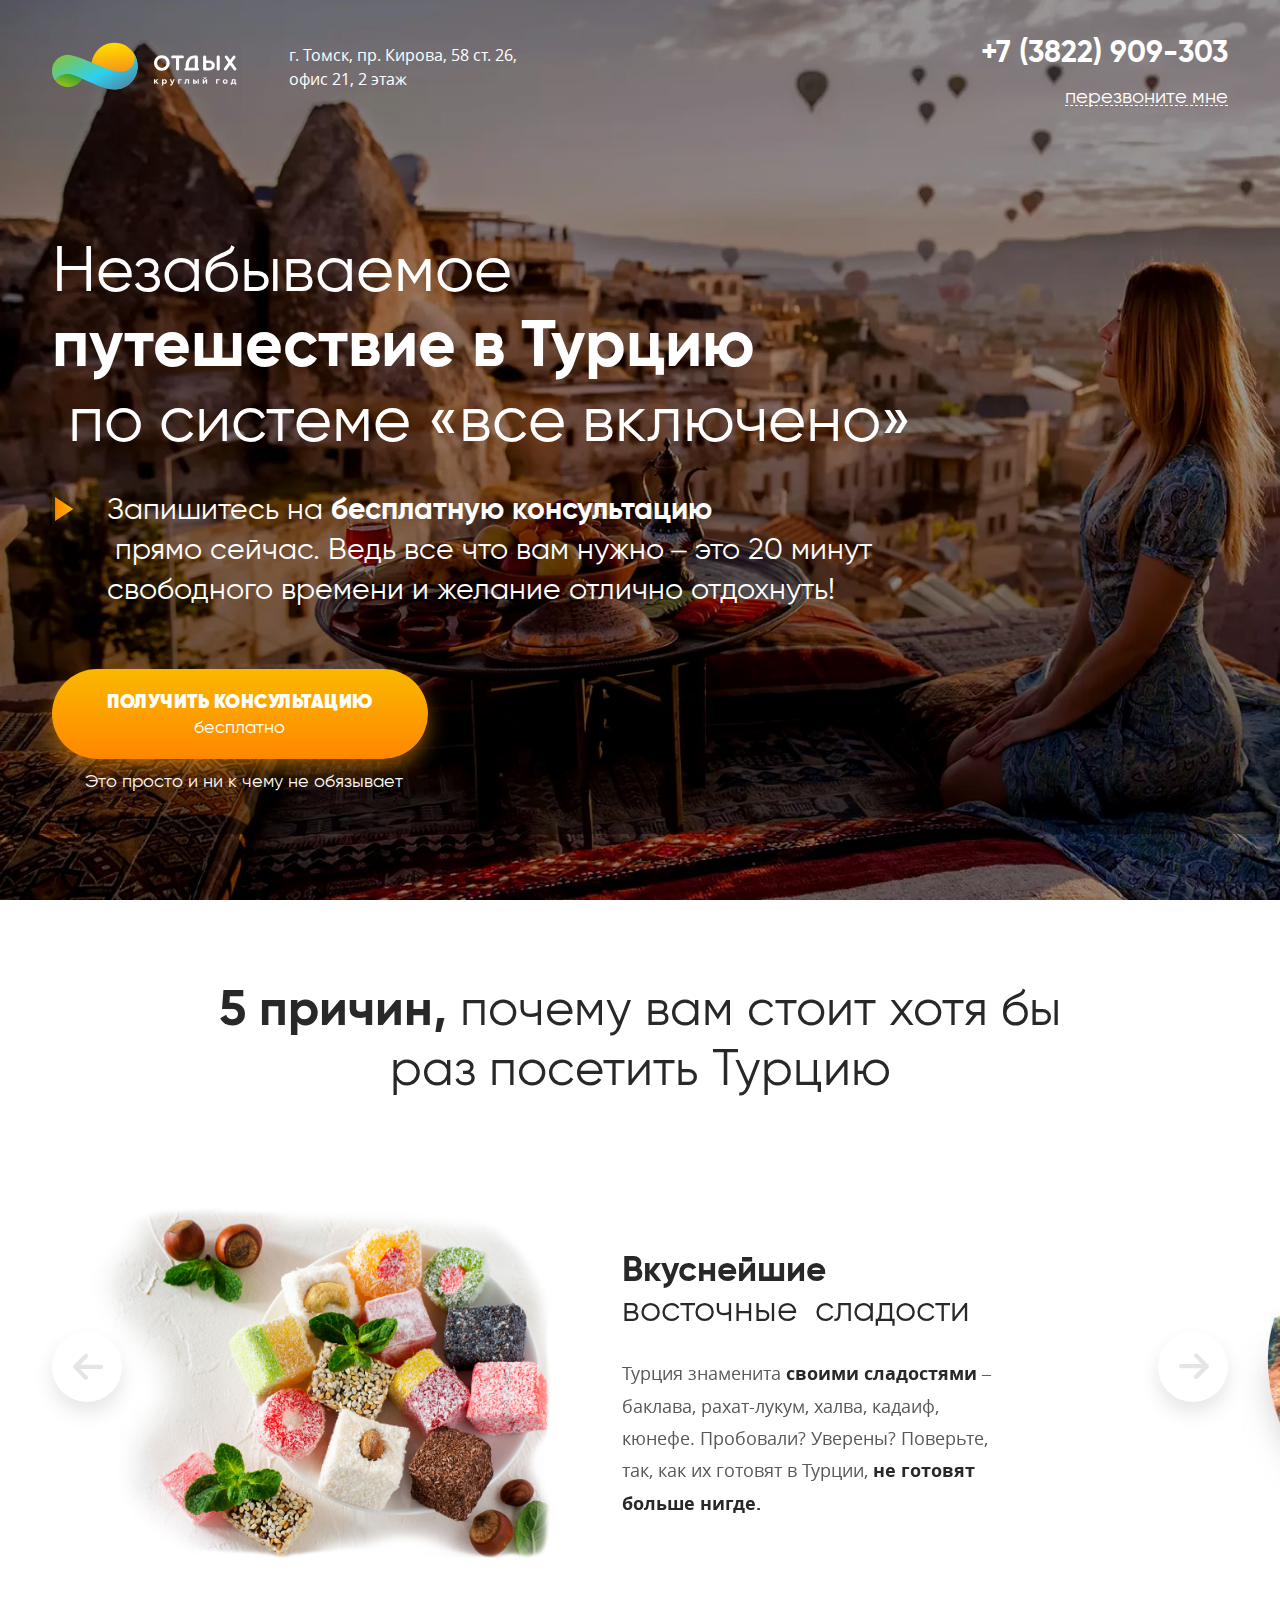
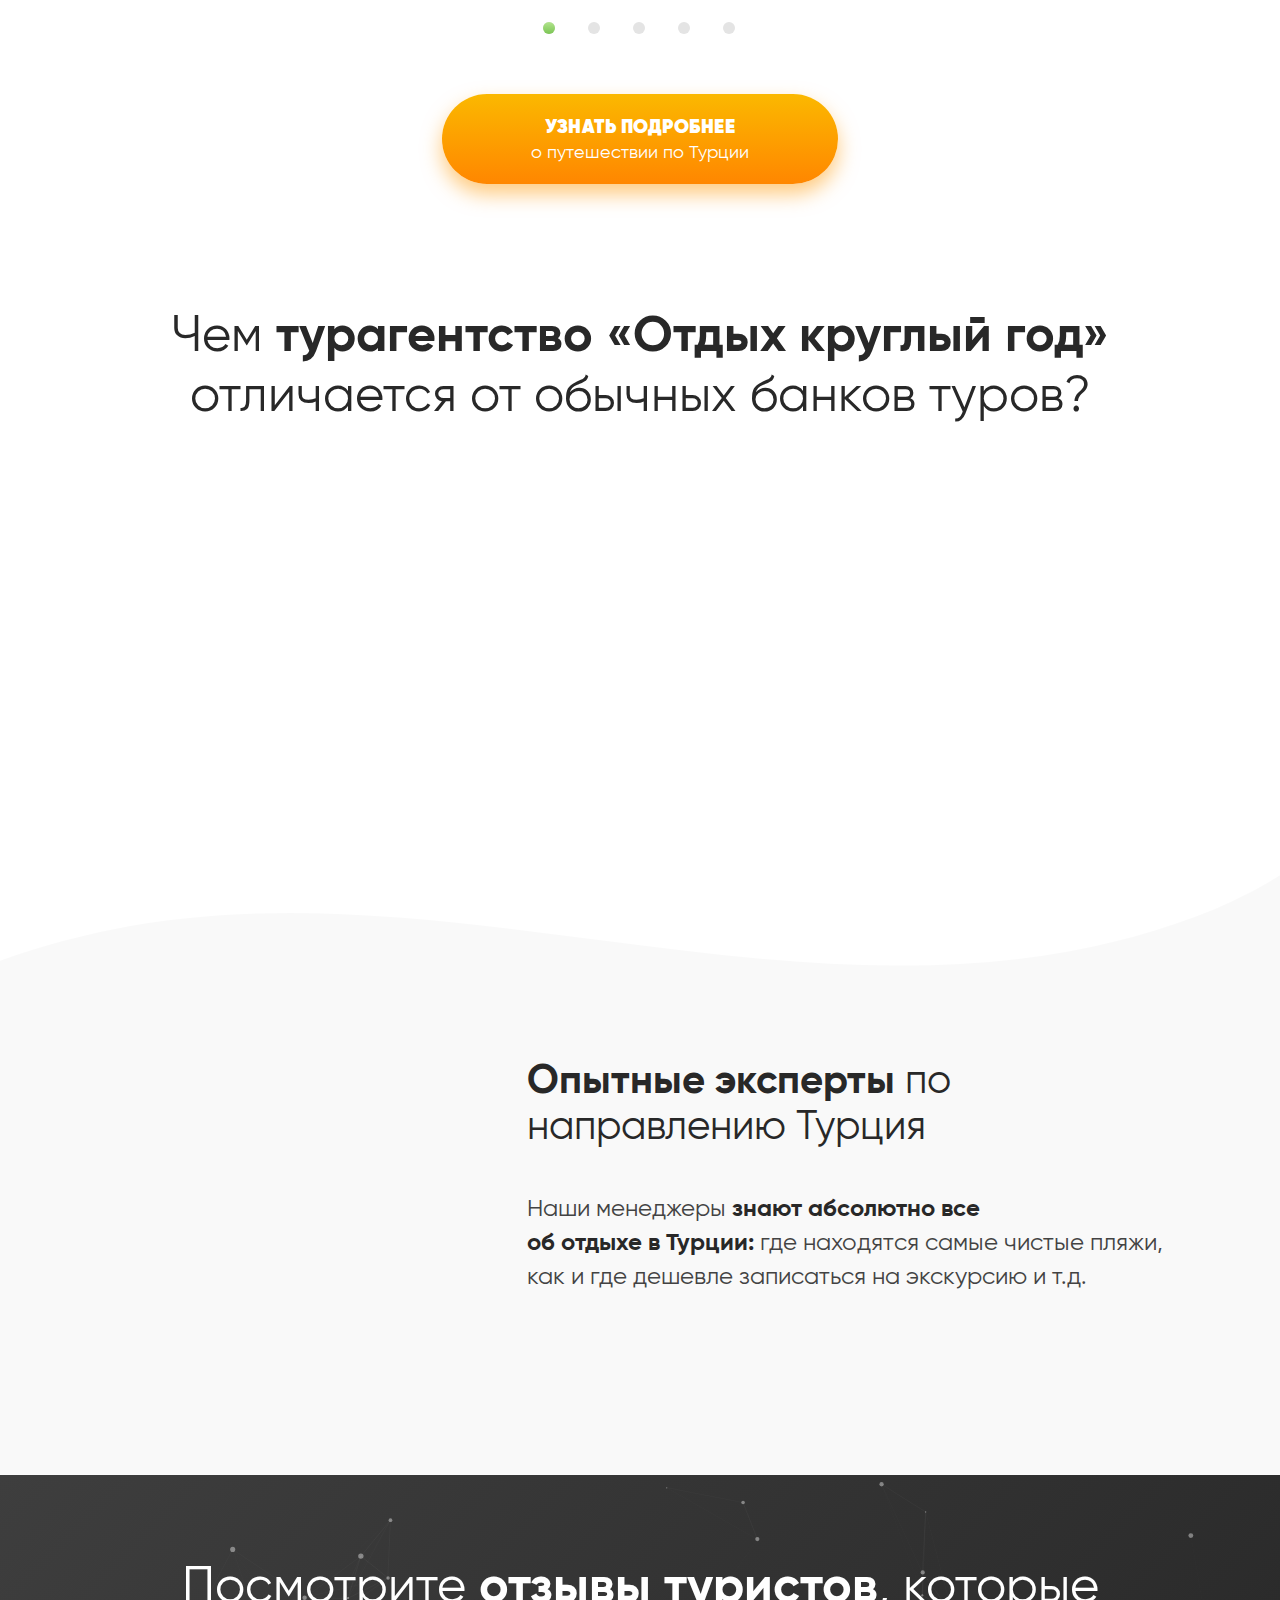
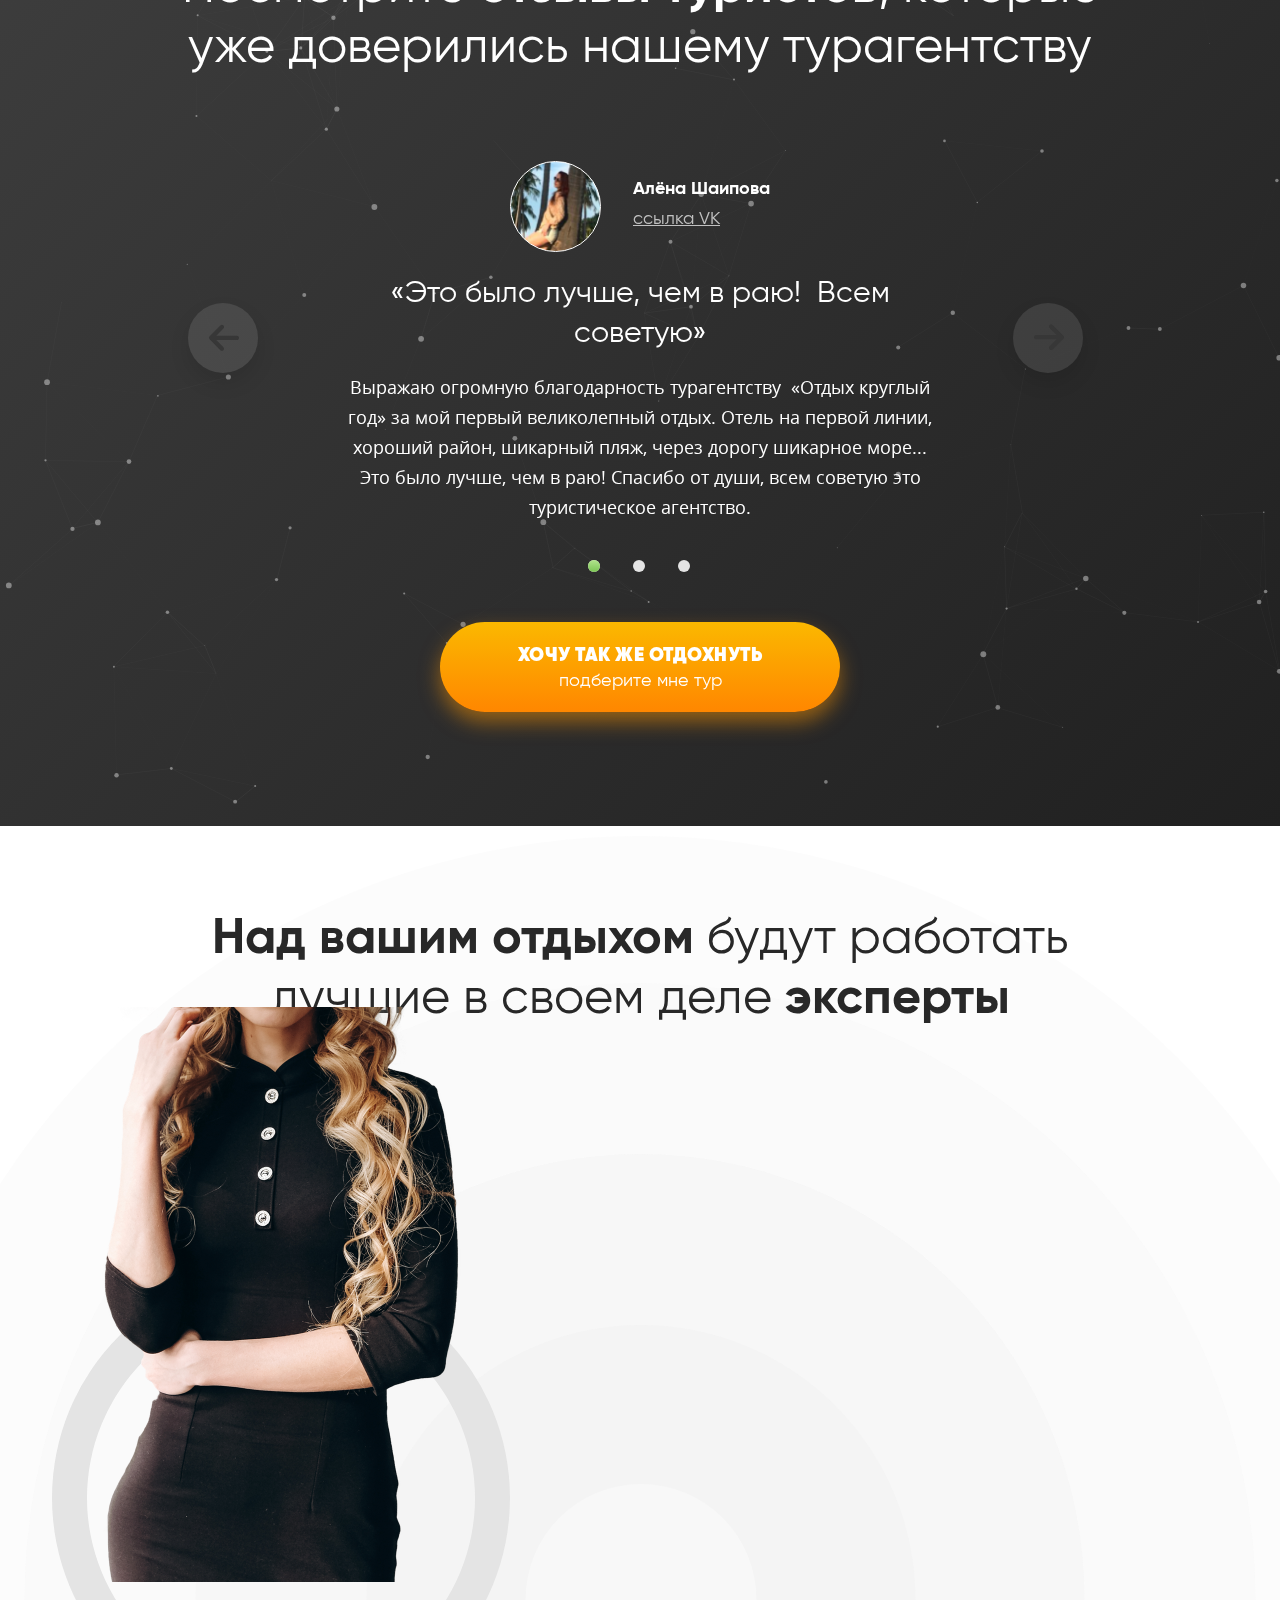
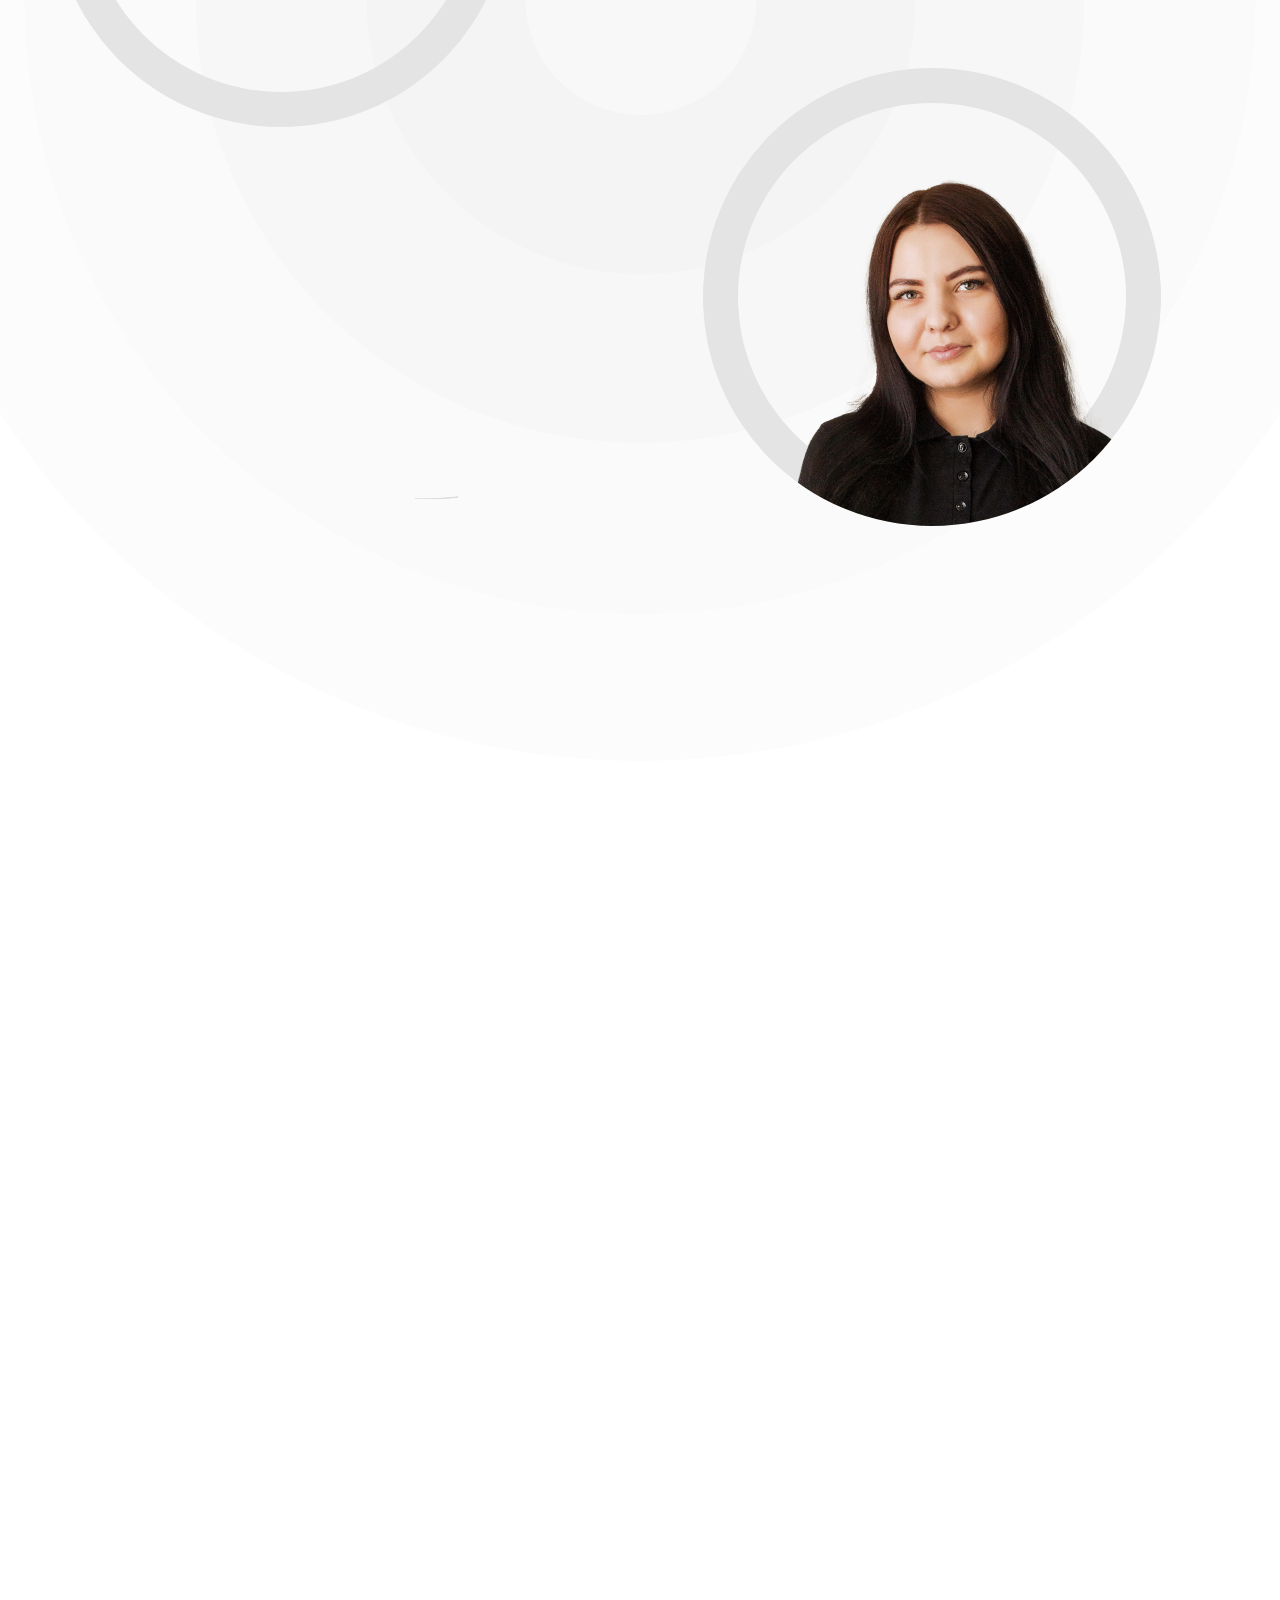
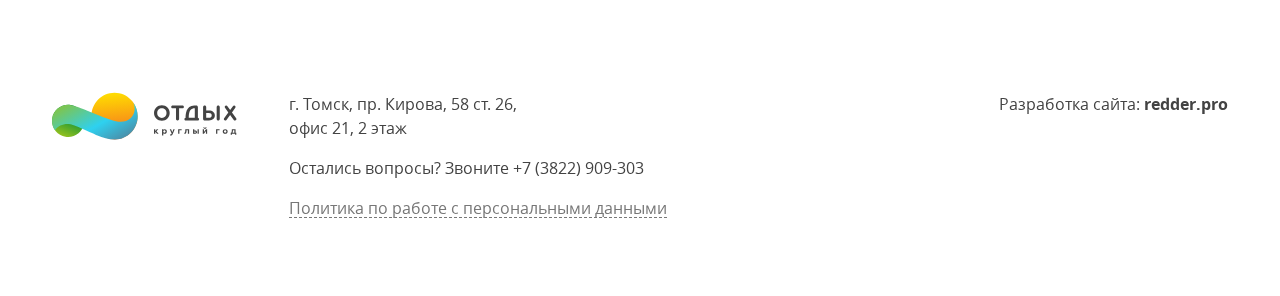
==== commit 43e21015: "no message" ====
--- a/index.html
+++ b/index.html
@@ -416,7 +416,7 @@
 		</div>
 
 		<a href="#b-popup-error" class="b-error-link fancy" style="display:none;"></a>
-		<div class="b-popup" id="b-popup-3">
+		<div class="b-popup b-orange-popup" id="b-popup-3">
 			<form action="kitsend.php" method="POST" id="b-form-3">			
 				<div class="b-right">
 					<p class="b-form-header">Напишите Юлии – старшему менеджеру турагентства</p>
@@ -442,7 +442,7 @@
 		</div>
 
 		<a href="#b-popup-error" class="b-error-link fancy" style="display:none;"></a>
-		<div class="b-popup" id="b-popup-4">
+		<div class="b-popup b-orange-popup" id="b-popup-4">
 			<form action="kitsend.php" method="POST" id="b-form-4">			
 				<div class="b-right">
 					<p class="b-form-header">Напишите Екатерине – менеджеру турагентства</p>
@@ -468,7 +468,7 @@
 		</div>
 
 		<a href="#b-popup-error" class="b-error-link fancy" style="display:none;"></a>
-		<div class="b-popup" id="b-popup-5">
+		<div class="b-popup b-orange-popup" id="b-popup-5">
 			<form action="kitsend.php" method="POST" id="b-form-5">			
 				<div class="b-right">
 					<p class="b-form-header">Перезвоните мне</p>
--- a/css/layout.css
+++ b/css/layout.css
@@ -233,14 +233,14 @@
 				padding: 19px 55px 19px 55px;
 			} 
 				.orange{
-				background-image: linear-gradient(-180deg, #FBB800 0%, #FF8700 99%);
-				box-shadow: 0 10px 20px 0 rgba(255,152,0,0.50);
-				border-radius: 100px;
-				position: relative;
-				-webkit-transition: box-shadow 0.2s, color 0.2s, transform 0.15s, background-color 0.2s;
-			    -moz-transition: box-shadow 0.2s, color 0.2s, transform 0.15s, background-color 0.2s;
-			    -o-transition: box-shadow 0.2s, color 0.2s, transform 0.15s, background-color 0.2s;
-		    	transition: box-shadow 0.2s, color 0.2s, transform 0.15s, background-color 0.2s;
+					background-image: linear-gradient(-180deg, #FBB800 0%, #FF8700 99%);
+					box-shadow: 0 10px 20px 0 rgba(255,152,0,0.50);
+					border-radius: 100px;
+					position: relative;
+					-webkit-transition: box-shadow 0.1s, color 0.2s, transform 0.1s, background-color 0.2s;
+				    -moz-transition: box-shadow 0.1s, color 0.2s, transform 0.1s, background-color 0.2s;
+				    -o-transition: box-shadow 0.1s, color 0.2s, transform 0.1s, background-color 0.2s;
+			    	transition: box-shadow 0.1s, color 0.2s, transform 0.1s, background-color 0.2s;
 				}
 				.orange:before{
 					width: 100%;
@@ -1205,7 +1205,7 @@
 	position: relative;
 	background-repeat: no-repeat;
 	background-position: 50% 50%;
-	padding: 90px 36px 80px 50px; 
+	padding: 100px 40px 70px 50px;
 	width: 960px;
 	border-radius: 10px;
 	overflow: hidden;
@@ -1541,8 +1541,8 @@
 }
 .fancybox-close-small{
     position: absolute;
-    top: 22px;
-    right: 30px;
+    top: 34px;
+    right: 34px;
     width: 40px;
     height: 40px;
     padding: 0;
@@ -1557,6 +1557,10 @@
     -o-transition: transform 0.15s;
     transition: transform 0.15s;
 }
+.b-orange-popup .fancybox-close-small{
+	top: 24px;
+	right: 24px;
+}
 .fancybox-close-small:after{
 	display: none;
 }
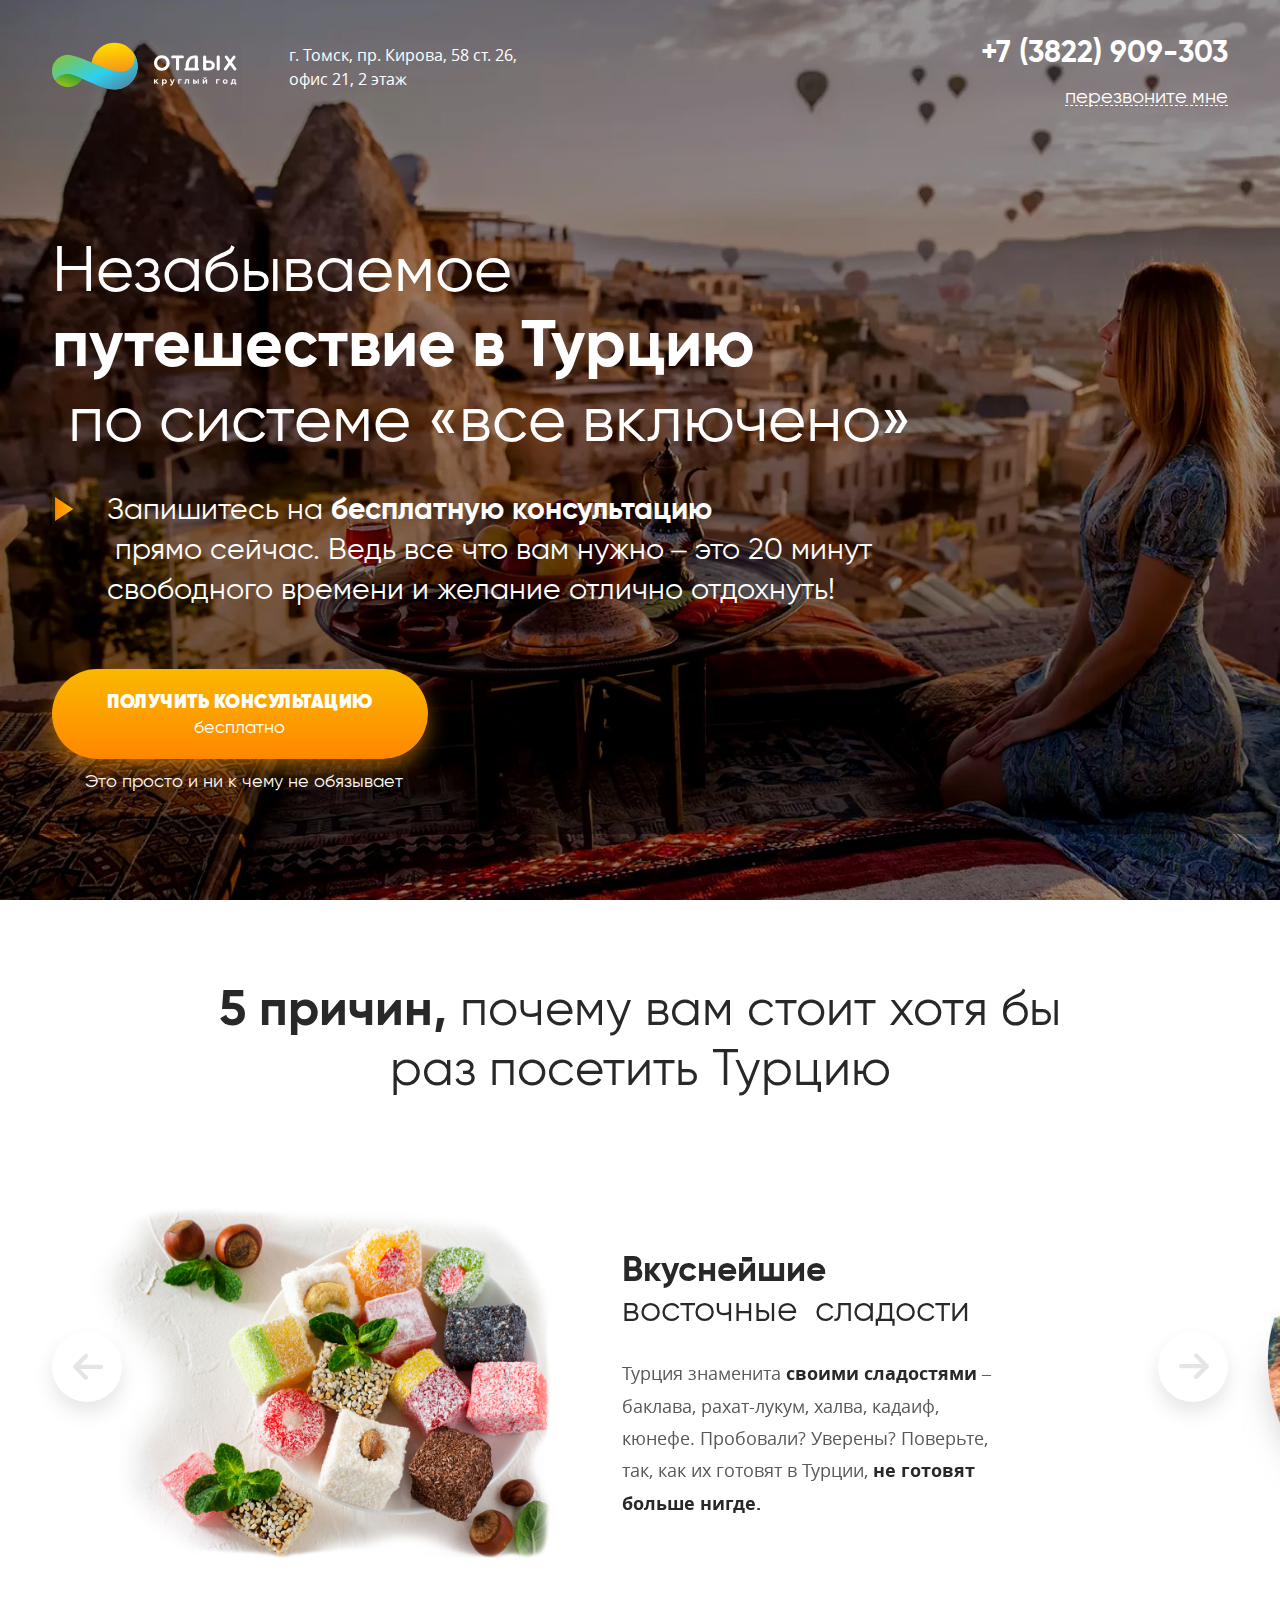
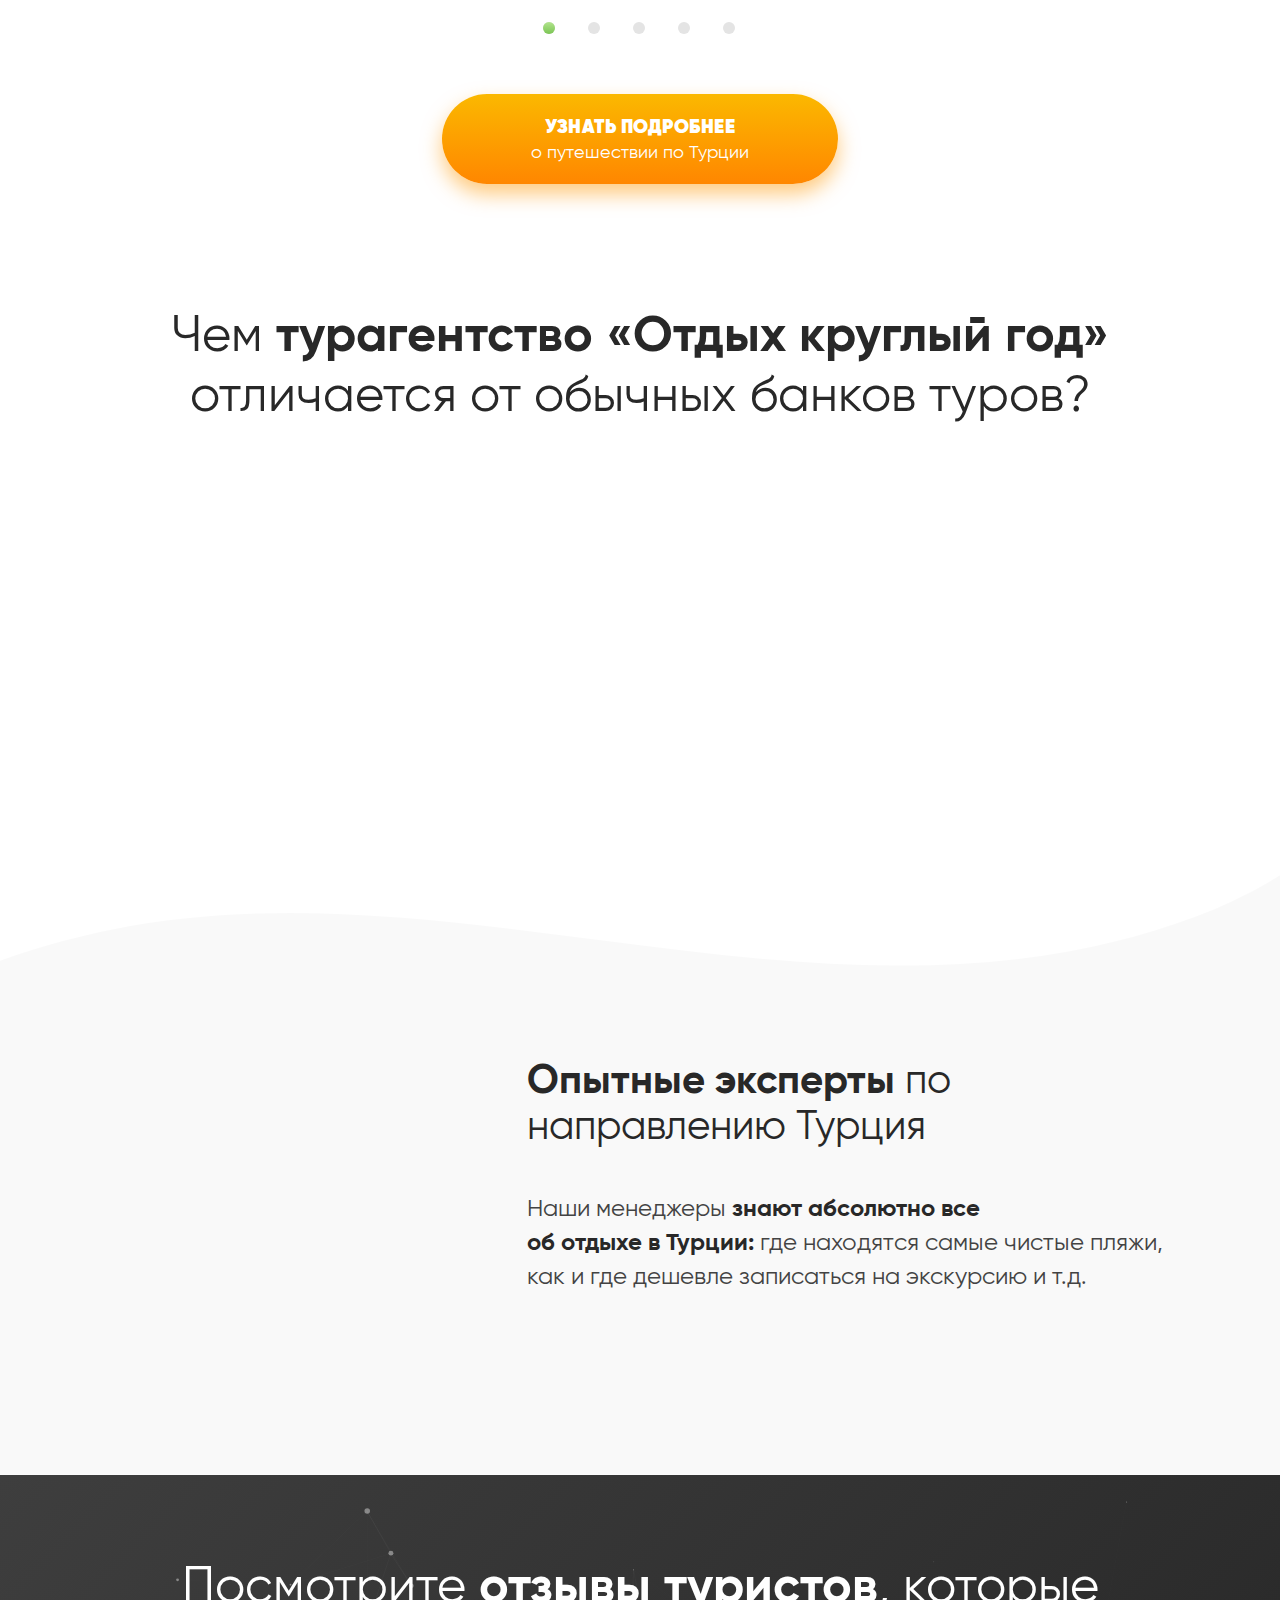
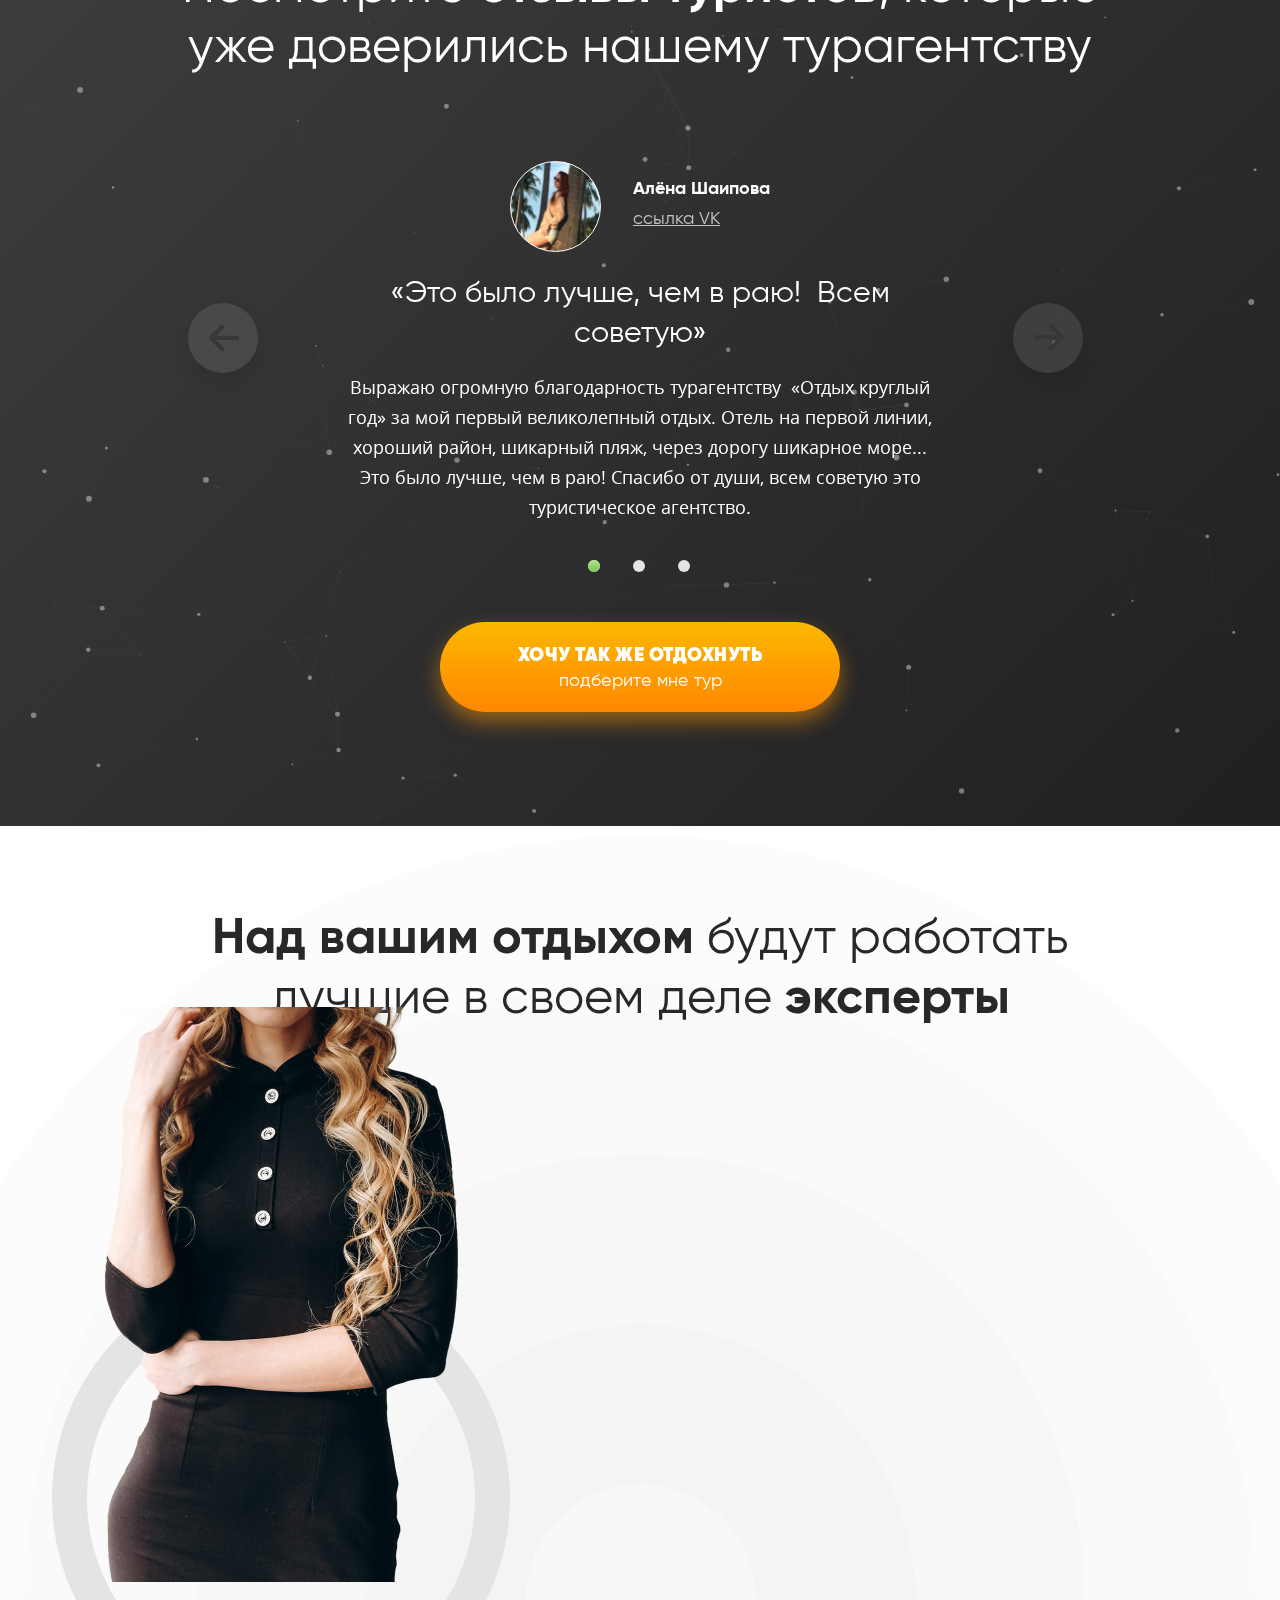
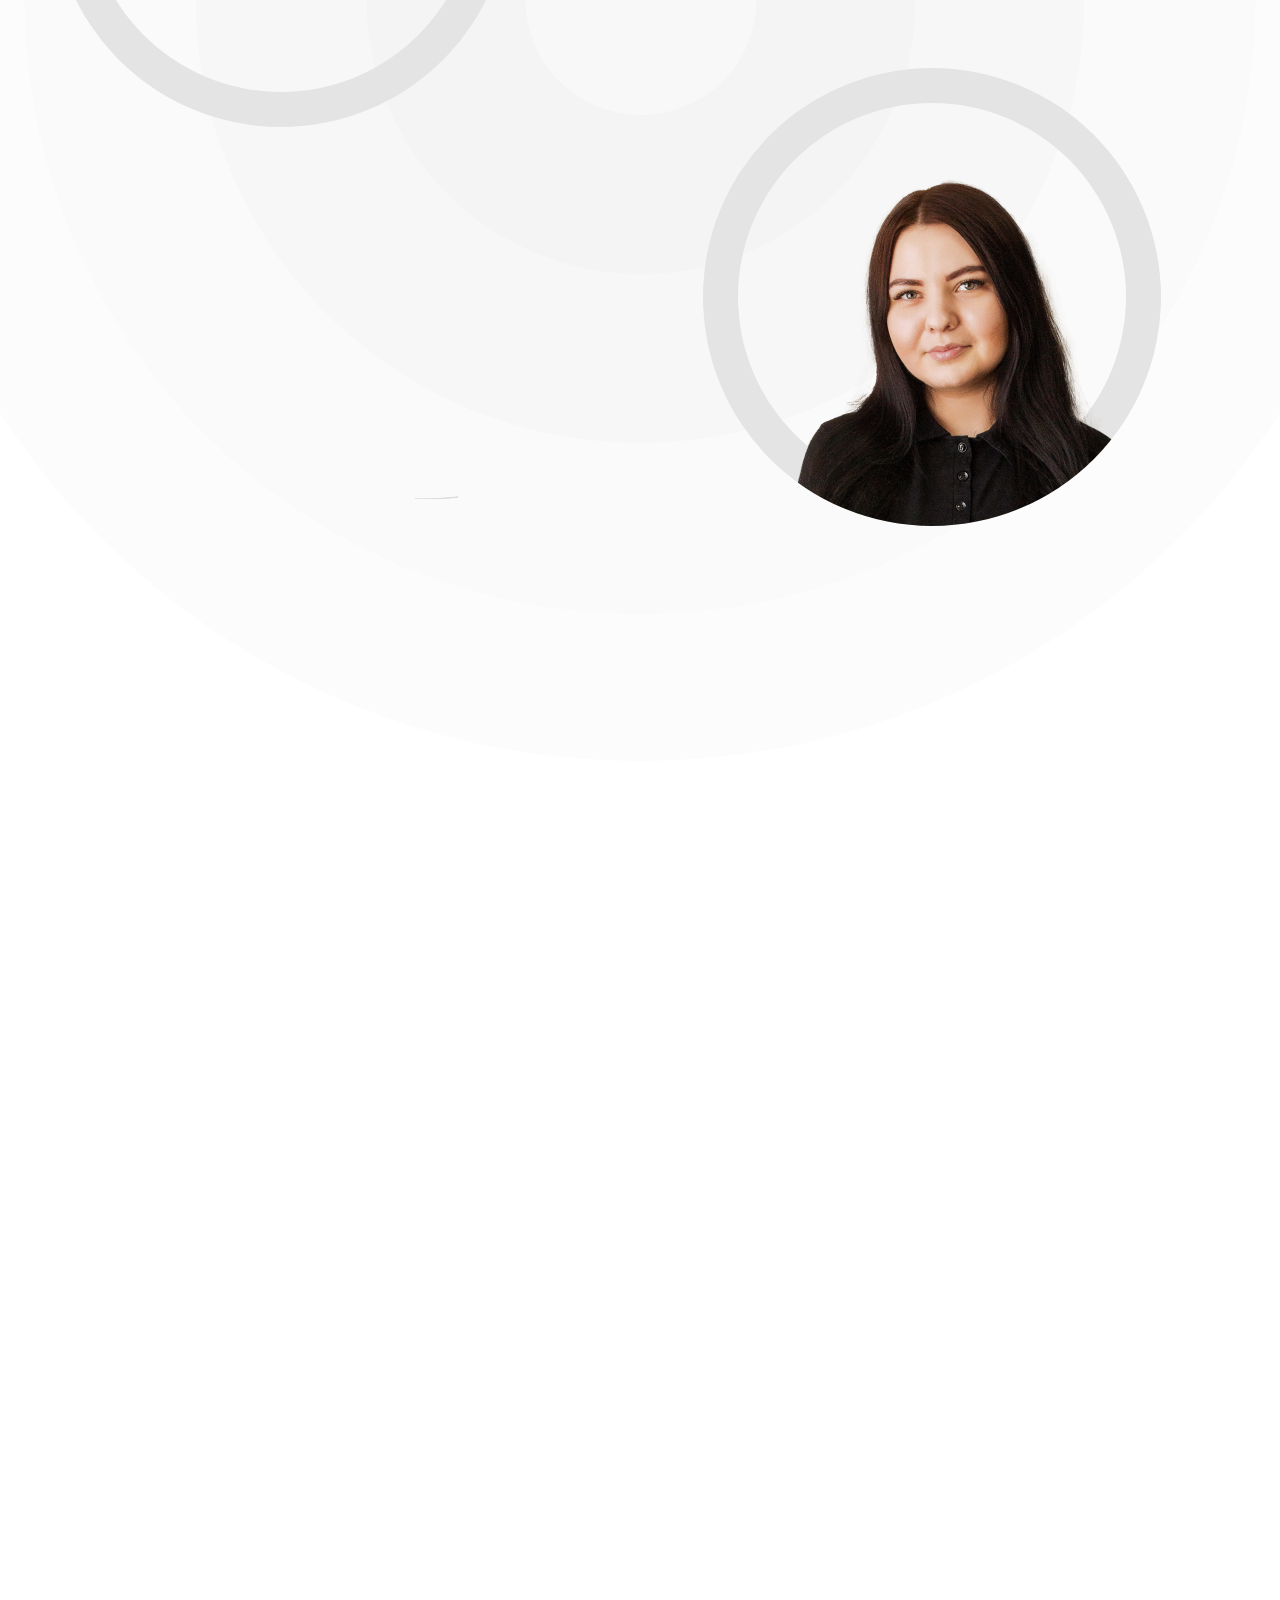
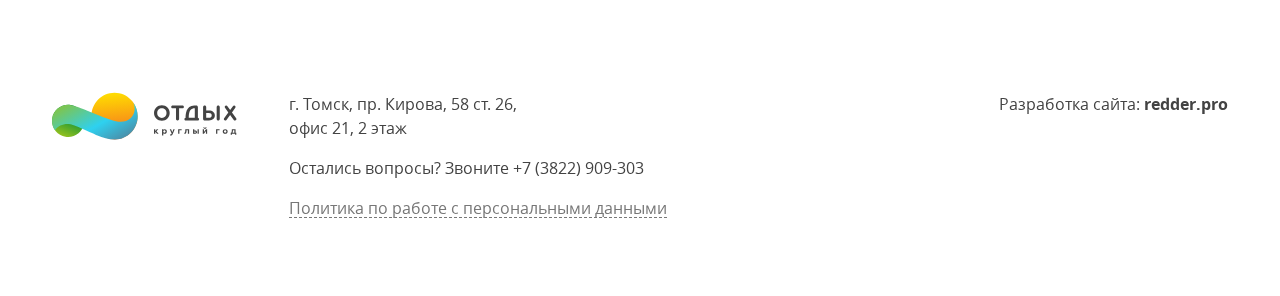
==== commit f8edbe0c: "123" ====
--- a/index.html
+++ b/index.html
@@ -204,8 +204,8 @@
 								</div>
 								<p class="b-r-header slider-anim fadeDown">«Это было лучше, чем в раю!   Всем советую»</p>
-								<p class="b-r-text slider-anim fadeDown delay200">Выражаю огромную благодарность турагентству  -«Отдых круглый год» за мой первый великолепный отдых. Отель на первой линии, хороший район, шикарный пляж, через дорогу шикарное море... Это было лучше, чем в раю! Спасибо от души, всем советую это туристическое агентство.</p>
+								<p class="b-r-text slider-anim fadeDown delay200"><noindex>Выражаю огромную благодарность турагентству  +«Отдых круглый год» за мой первый великолепный отдых. Отель на первой линии, хороший район, шикарный пляж, через дорогу шикарное море... Это было лучше, чем в раю! Спасибо от души, всем советую это туристическое агентство.</noindex></p>
 							</div>
 						</div>
 					</div>
@@ -218,7 +218,7 @@
 									<a href="#" class="b-r-link">ссылка VK</a></p>
 								</div>
 								<p class="b-r-header slider-anim fadeDown">«Спасибо за отличную организацию нашего отпуска»</p>
-								<p class="b-r-text slider-anim fadeDown delay200">Очень понравилось работать с Юлией! Терпеливый менеджер, который подберёт идеальный вариант даже для самых капризных клиентов. Всё изучит, позвонит узнает нюансы, которые важны для клиентов... В общем, спасибо за отличную организацию нашего отпуска!</p>
+								<p class="b-r-text slider-anim fadeDown delay200"><noindex>Очень понравилось работать с Юлией! Терпеливый менеджер, который подберёт идеальный вариант даже для самых капризных клиентов. Всё изучит, позвонит узнает нюансы, которые важны для клиентов... В общем, спасибо за отличную организацию нашего отпуска!</noindex></p>
 							</div>
 						</div>
 					</div>
@@ -231,7 +231,7 @@
 									<a href="#" class="b-r-link">ссылка VK</a></p>
 								</div>
 								<p class="b-r-header slider-anim fadeDown">«Остались так довольны, что решили снова обратиться к вам»</p>
-								<p class="b-r-text slider-anim fadeDown delay200">Мы обратились в первый раз в связи со свадебным путешествием и остались так довольны, что с появлением новой возможности поехать отдыхать решили снова обратиться к агенту Юлии Лозовой. Её компетентность, индивидуальный подход и приятная индивидуальность - неоспоримы! </p>
+								<p class="b-r-text slider-anim fadeDown delay200"><noindex>Мы обратились в первый раз в связи со свадебным путешествием и остались так довольны, что с появлением новой возможности поехать отдыхать, решили снова обратиться к агенту Юлии Лозовой. Её компетентность, индивидуальный подход и приятная индивидуальность - неоспоримы! </noindex></p>
 							</div>
 						</div>
 					</div>
@@ -416,7 +416,7 @@
 		</div>
 
 		<a href="#b-popup-error" class="b-error-link fancy" style="display:none;"></a>
-		<div class="b-popup b-orange-popup" id="b-popup-3">
+		<div class="b-popup" id="b-popup-3">
 			<form action="kitsend.php" method="POST" id="b-form-3">			
 				<div class="b-right">
 					<p class="b-form-header">Напишите Юлии – старшему менеджеру турагентства</p>
@@ -442,7 +442,7 @@
 		</div>
 
 		<a href="#b-popup-error" class="b-error-link fancy" style="display:none;"></a>
-		<div class="b-popup b-orange-popup" id="b-popup-4">
+		<div class="b-popup" id="b-popup-4">
 			<form action="kitsend.php" method="POST" id="b-form-4">			
 				<div class="b-right">
 					<p class="b-form-header">Напишите Екатерине – менеджеру турагентства</p>
@@ -468,7 +468,7 @@
 		</div>
 
 		<a href="#b-popup-error" class="b-error-link fancy" style="display:none;"></a>
-		<div class="b-popup b-orange-popup" id="b-popup-5">
+		<div class="b-popup" id="b-popup-5">
 			<form action="kitsend.php" method="POST" id="b-form-5">			
 				<div class="b-right">
 					<p class="b-form-header">Перезвоните мне</p>
--- a/css/layout.css
+++ b/css/layout.css
@@ -233,14 +233,15 @@
 				padding: 19px 55px 19px 55px;
 			} 
 				.orange{
-					background-image: linear-gradient(-180deg, #FBB800 0%, #FF8700 99%);
-					box-shadow: 0 10px 20px 0 rgba(255,152,0,0.50);
-					border-radius: 100px;
-					position: relative;
-					-webkit-transition: box-shadow 0.1s, color 0.2s, transform 0.1s, background-color 0.2s;
-				    -moz-transition: box-shadow 0.1s, color 0.2s, transform 0.1s, background-color 0.2s;
-				    -o-transition: box-shadow 0.1s, color 0.2s, transform 0.1s, background-color 0.2s;
-			    	transition: box-shadow 0.1s, color 0.2s, transform 0.1s, background-color 0.2s;
+				background-image: linear-gradient(-180deg, #FBB800 0%, #FF8700 99%);
+				box-shadow: 0 10px 20px 0 rgba(255,152,0,0.50);
+				border-radius: 100px;
+				position: relative;
+				cursor: pointer;
+				-webkit-transition: box-shadow 0.2s, color 0.2s, transform 0.15s, background-color 0.2s;
+			    -moz-transition: box-shadow 0.2s, color 0.2s, transform 0.15s, background-color 0.2s;
+			    -o-transition: box-shadow 0.2s, color 0.2s, transform 0.15s, background-color 0.2s;
+		    	transition: box-shadow 0.2s, color 0.2s, transform 0.15s, background-color 0.2s;
 				}
 				.orange:before{
 					width: 100%;
@@ -931,6 +932,7 @@
 				}
 .b-6{
 		padding-bottom: 54px;
+		overflow: hidden;
 }
 	.b-car{
 		background-image: url(../i/car.jpg);
@@ -1205,7 +1207,7 @@
 	position: relative;
 	background-repeat: no-repeat;
 	background-position: 50% 50%;
-	padding: 100px 40px 70px 50px;
+	padding: 90px 36px 80px 50px; 
 	width: 960px;
 	border-radius: 10px;
 	overflow: hidden;
@@ -1541,8 +1543,8 @@
 }
 .fancybox-close-small{
     position: absolute;
-    top: 34px;
-    right: 34px;
+    top: 22px;
+    right: 30px;
     width: 40px;
     height: 40px;
     padding: 0;
@@ -1557,10 +1559,6 @@
     -o-transition: transform 0.15s;
     transition: transform 0.15s;
 }
-.b-orange-popup .fancybox-close-small{
-	top: 24px;
-	right: 24px;
-}
 .fancybox-close-small:after{
 	display: none;
 }
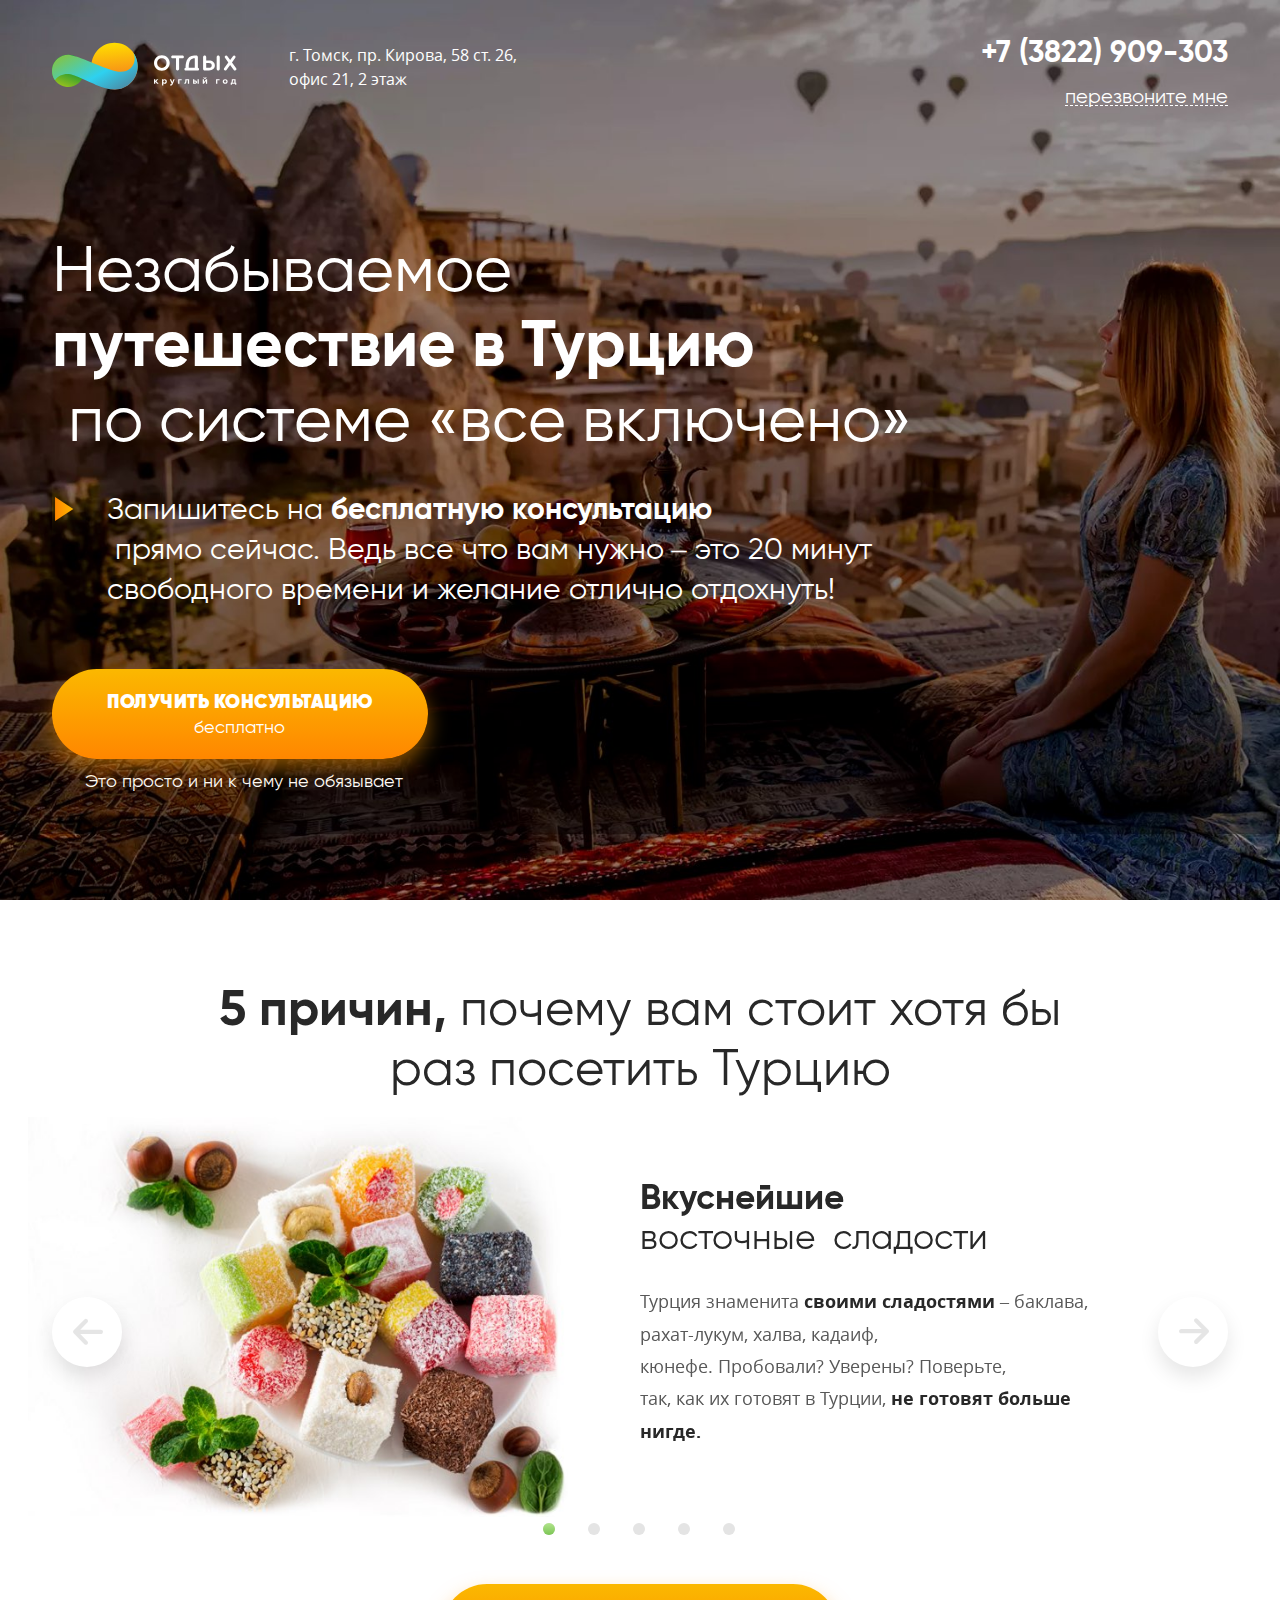
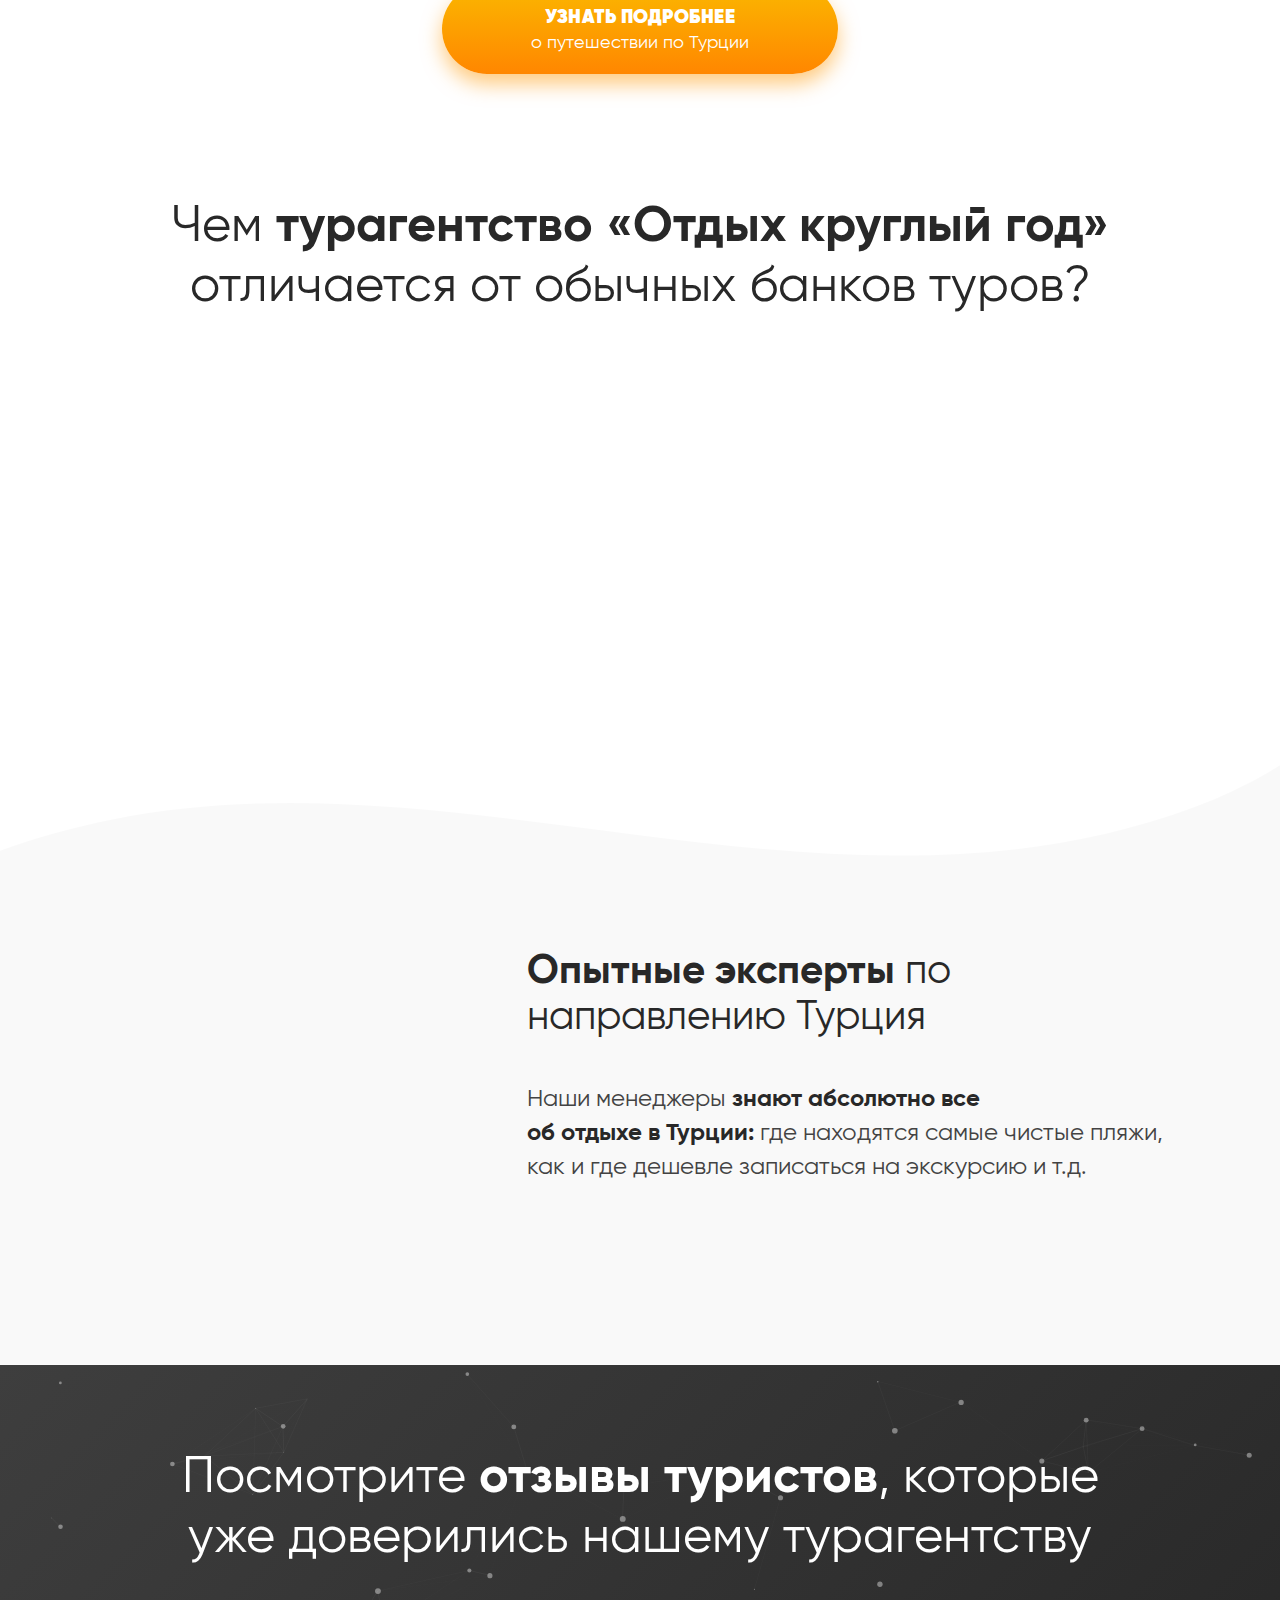
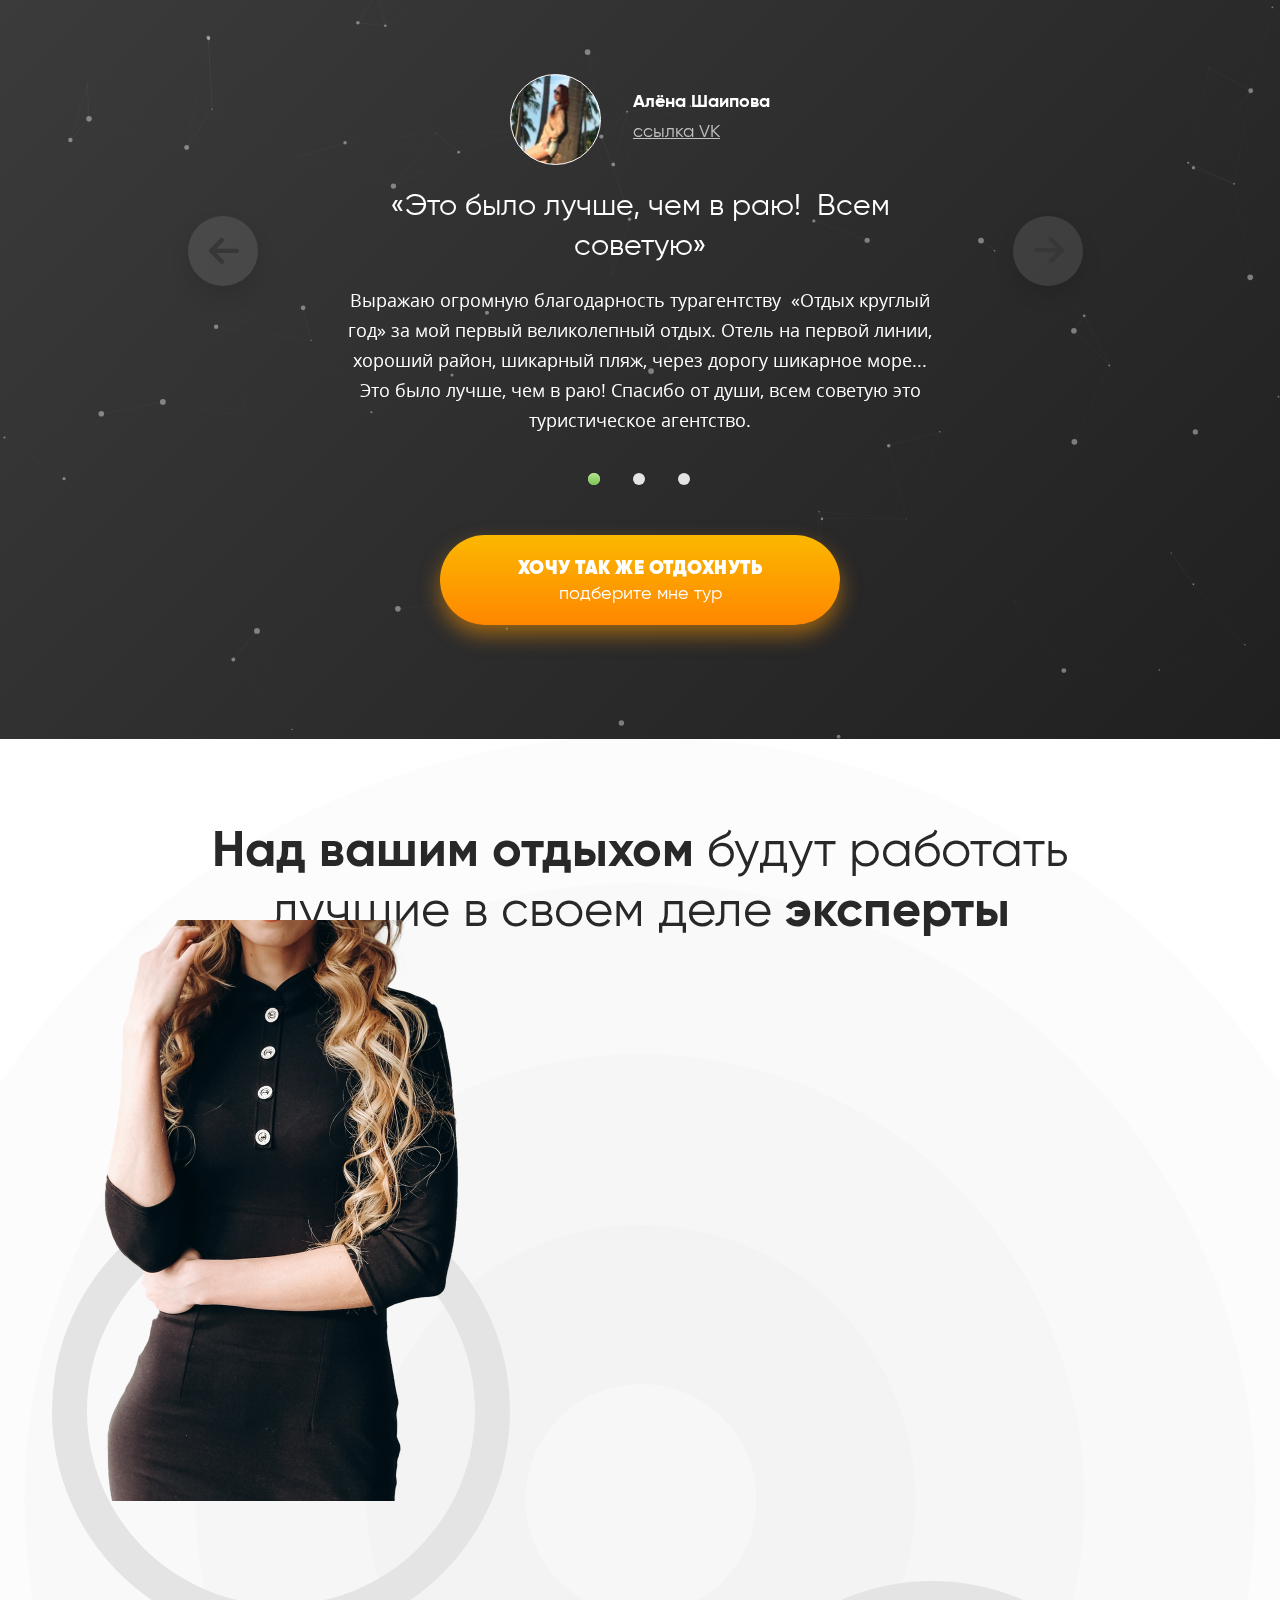
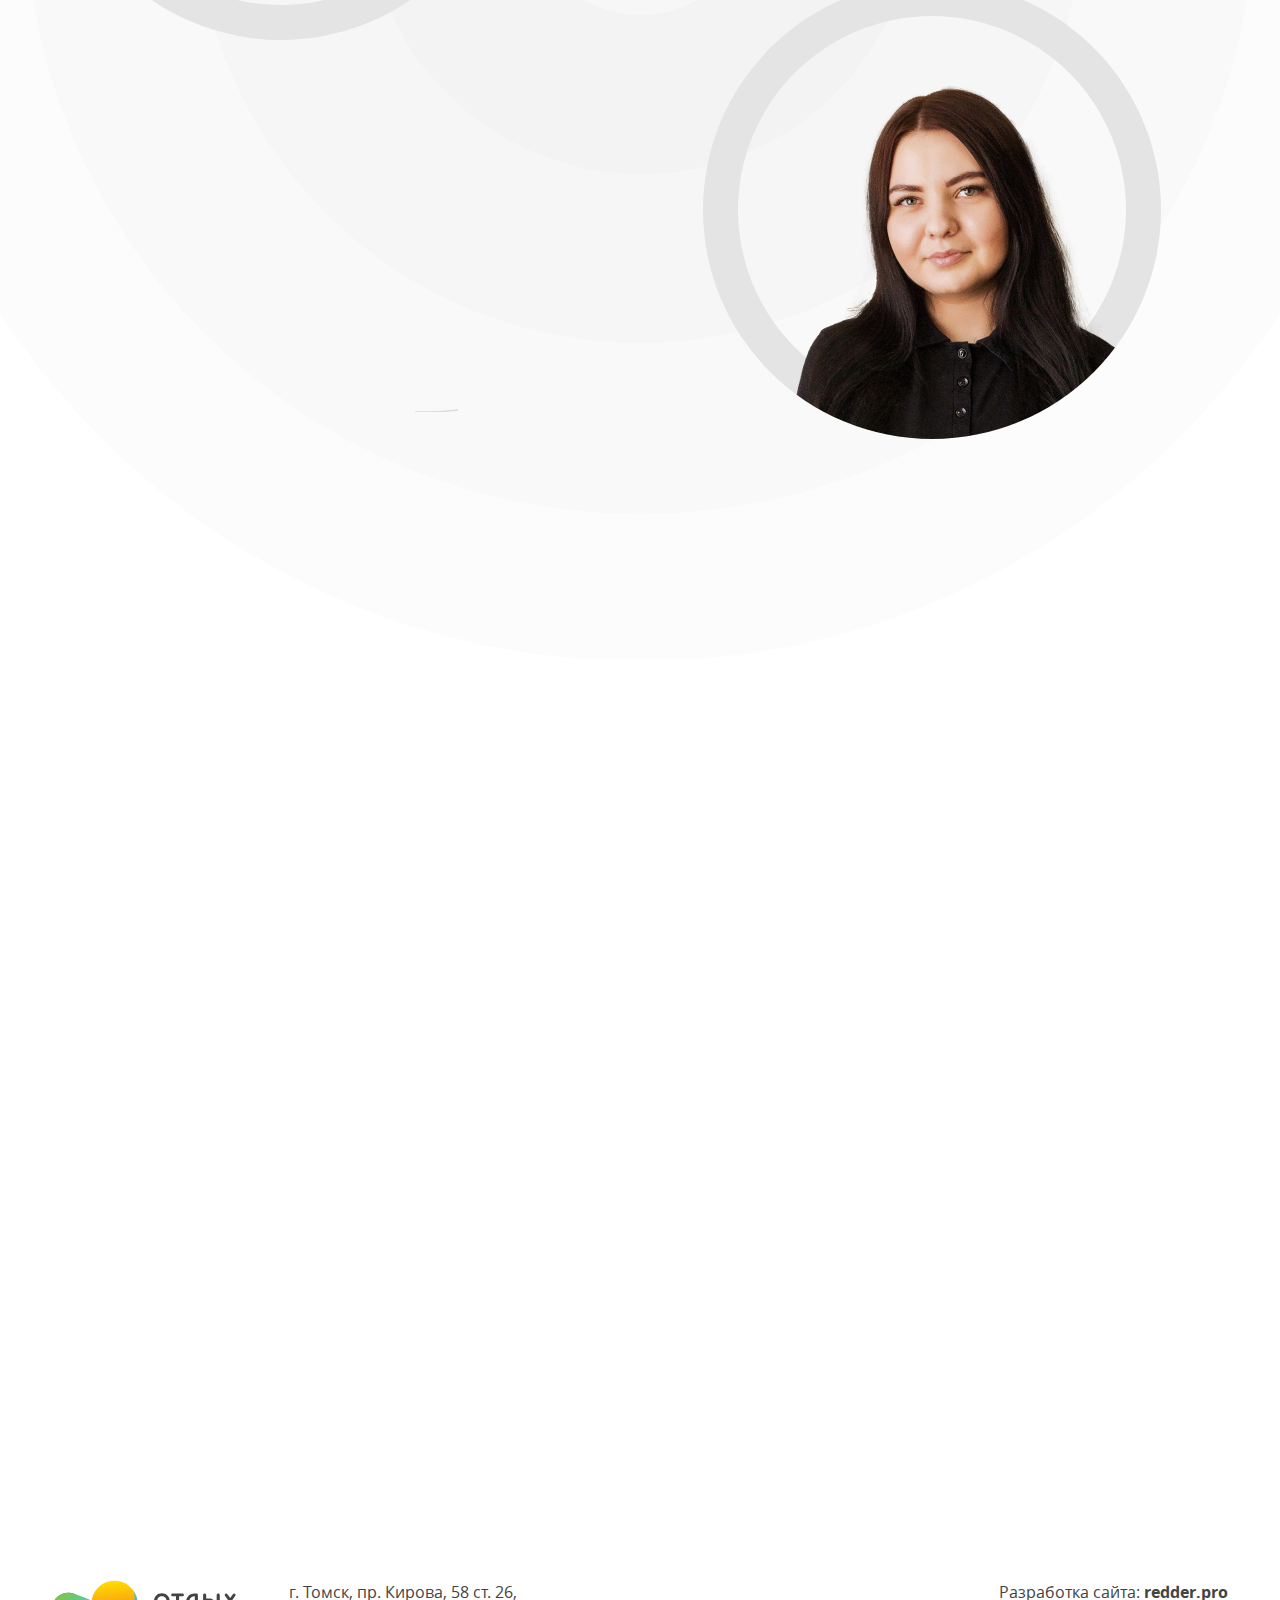
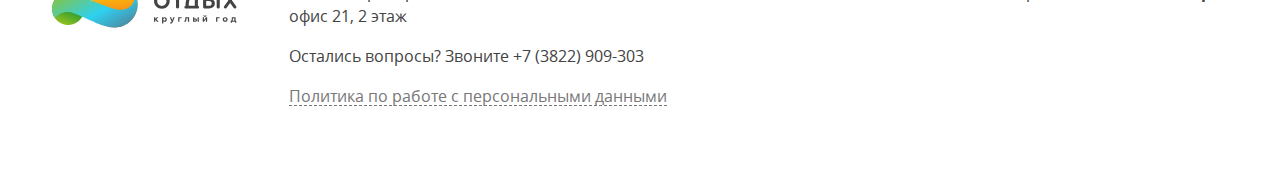
==== commit cdc5d39e: "Merge branch 'master' of github.com:mikhkita/yekrut" ====
--- a/index.html
+++ b/index.html
@@ -110,7 +110,7 @@
 						<div class="b-picture-3">
 						</div>
 						<div class="b-reason-text-3  slider-anim fadeDown">
-								<h3 class="b-header-h3 slider-anim fadeDown">Больше морей – <b>больше пляжей</b></h3>
+								<h3 class="b-header-h3 slider-anim fadeDown">Больше морей – <br><b>больше пляжей</b></h3>
 								<p class="b-text slider-anim fadeDown delay200">Турция омывается 4-мя морями – Средиземным, Черным, Эгейским и Мраморным. А пляжи входят в десятку <em>чистейших пляжей мира.</em> Эти факты уже неплохой повод приехать сюда на отдых.</p>
 						</div>
 					</div>
@@ -200,12 +200,12 @@
 								<div class="b-r-wrap"> 
 									<div class="b-r-photo-1"></div>
 									<p class="b-r-name">Алёна Шаипова<br>
-									<a href="#" class="b-r-link ">ссылка VK</a></p>
+									<noindex><a href="https://vk.com/id11474406" class="b-r-link" target="_blank">ссылка VK</a></p></noindex>
 								</div>
 								<p class="b-r-header slider-anim fadeDown">«Это было лучше, чем в раю!   Всем советую»</p>
-								<p class="b-r-text slider-anim fadeDown delay200"><noindex>Выражаю огромную благодарность турагентству  -«Отдых круглый год» за мой первый великолепный отдых. Отель на первой линии, хороший район, шикарный пляж, через дорогу шикарное море... Это было лучше, чем в раю! Спасибо от души, всем советую это туристическое агентство.</noindex></p>
+								<p class="b-r-text slider-anim fadeDown delay200">Выражаю огромную благодарность турагентству  +«Отдых круглый год» за мой первый великолепный отдых. Отель на первой линии, хороший район, шикарный пляж, через дорогу шикарное море... Это было лучше, чем в раю! Спасибо от души, всем советую это туристическое агентство.</p>
 							</div>
 						</div>
 					</div>
@@ -215,10 +215,10 @@
 								<div class="b-r-wrap"> 
 									<div class="b-r-photo-2"></div>
 									<p class="b-r-name">Марта Казакова<br>
-									<a href="#" class="b-r-link">ссылка VK</a></p>
+									<noindex><a href="https://vk.com/id18874055" class="b-r-link" target="_blank">ссылка VK</a></p></noindex>
 								</div>
 								<p class="b-r-header slider-anim fadeDown">«Спасибо за отличную организацию нашего отпуска»</p>
-								<p class="b-r-text slider-anim fadeDown delay200"><noindex>Очень понравилось работать с Юлией! Терпеливый менеджер, который подберёт идеальный вариант даже для самых капризных клиентов. Всё изучит, позвонит узнает нюансы, которые важны для клиентов... В общем, спасибо за отличную организацию нашего отпуска!</noindex></p>
+								<p class="b-r-text slider-anim fadeDown delay200">Очень понравилось работать с Юлией! Терпеливый менеджер, который подберёт идеальный вариант даже для самых капризных клиентов. Всё изучит, позвонит узнает нюансы, которые важны для клиентов... В общем, спасибо за отличную организацию нашего отпуска!</p>
 							</div>
 						</div>
 					</div>
@@ -228,10 +228,10 @@
 								<div class="b-r-wrap"> 
 									<div class="b-r-photo-3"></div>
 									<p class="b-r-name">Арина Чикурова<br>
-									<a href="#" class="b-r-link">ссылка VK</a></p>
+									<noindex><a href="https://vk.com/arniechi" class="b-r-link" target="_blank">ссылка VK</a></p></noindex>
 								</div>
 								<p class="b-r-header slider-anim fadeDown">«Остались так довольны, что решили снова обратиться к вам»</p>
-								<p class="b-r-text slider-anim fadeDown delay200"><noindex>Мы обратились в первый раз в связи со свадебным путешествием и остались так довольны, что с появлением новой возможности поехать отдыхать, решили снова обратиться к агенту Юлии Лозовой. Её компетентность, индивидуальный подход и приятная индивидуальность - неоспоримы! </noindex></p>
+								<p class="b-r-text slider-anim fadeDown delay200">Мы обратились в первый раз в связи со свадебным путешествием и остались так довольны, что с появлением новой возможности поехать отдыхать решили снова обратиться к агенту Юлии Лозовой. Её компетентность, индивидуальный подход и приятная индивидуальность - неоспоримы! </p>
 							</div>
 						</div>
 					</div>
@@ -290,7 +290,7 @@
 			</div>
 		</div>
 	</div>
-	<div class="b b-6 anim" data-anim="footer-animate">
+	<div class="b b-6 anim" data-anim="footer-animate" data-offset="70">
 		<div class="b-block clearfix">
 			<div class="b-left">
 				<p class="b-header-h2-b-6">Запишитесь на встречу в нашем офисе</p>
@@ -305,13 +305,13 @@
 				<p class="b-form-header">Заполните простую форму</p>
 				<p class="b-form-subtitle">И наш менеджер свяжется с вами в течение   <br>2 минут и предложит удобное время</p>
-				<form action="kitsend.php" method="POST" id="b-form-1">	
+				<form action="kitsend.php" method="POST" data-goal="" id="b-form-1">	
 					<input class="b-form-input" type="text" id="name" name="name" required placeholder="Ваше имя*"></p>
 					<input class="b-form-input" type="text" id="tel" name="phone" required placeholder="Ваш телефон*"></p>
 					<div class="b-office">	
 						<a href="#" class="b-button orange meeting ajax">
 									<p class="button-bold">Записаться на встречу</p>
-									<p class="button-thin">Бесплатно в нашем офисе</p>
+									<p class="button-thin">бесплатно в нашем офисе</p>
 						</a>
 						<a href="#b-popup-success" class="b-thanks-link fancy" style="display:none;"></a>
 						<p class="small">Это просто и ни к чему не обязывает</p>
@@ -339,25 +339,11 @@
 			</div>
 		</div>
 	</div>
-	<div class="b b-7">
-		<div class="b-block">
-			
-		</div>
-	</div>
-	<div class="b b-8">
-		<div class="b-block">
-			
-		</div>
-	</div>
-	<div class="b b-9">
-		<div class="b-block">
-			
-		</div>
-	</div>
+
 	<div style="display:none;">
 		<a href="#b-popup-error" class="b-error-link fancy" style="display:none;"></a>
 		<div class="b-popup" id="b-popup-1">
-			<form action="kitsend.php" method="POST" id="b-form-1">
+			<form action="kitsend.php" method="POST" data-goal="BOTTOM" id="b-form-1">
 				<div class="b-left" id="typed-strings">
 					<h2 class="b-header-h2"><b>Узнайте подробнее<br></b> о путешествии   по Турции</h2>
@@ -374,8 +360,8 @@
 					<input class="b-form-input" type="text" id="tel" name="phone" required placeholder="Ваш телефон*"></p>
 					<div class="b-office">	
 						<a href="#" class="b-button orange meeting ajax">
-									<p class="button-bold">Записаться на встречу</p>
-									<p class="button-thin">Бесплатно в нашем офисе</p>
+									<p class="button-bold">получить консультацию</p>
+									<p class="button-thin">бесплатно</p>
 						</a>
 						<a href="#b-popup-success" class="b-thanks-link fancy" style="display:none;"></a>
 						<p class="small">Это просто и ни к чему не обязывает</p>
@@ -388,7 +374,7 @@
 
 		<a href="#b-popup-error" class="b-error-link fancy" style="display:none;"></a>
 		<div class="b-popup" id="b-popup-2">
-			<form action="kitsend.php" method="POST" id="b-form-2">
+			<form action="kitsend.php" method="POST" data-goal="WANTSAME" id="b-form-2">
 				<div class="b-left">
 					<h2 class="b-header-h2">Подберем для вас<br>тур под<b> все ваши запросы</b></h2>
 					<h3 class="b-subtitle">За нашими плечами <b>5 лет опыта @@ -416,8 +402,8 @@
 		</div>
 
 		<a href="#b-popup-error" class="b-error-link fancy" style="display:none;"></a>
-		<div class="b-popup" id="b-popup-3">
-			<form action="kitsend.php" method="POST" id="b-form-3">			
+		<div class="b-popup b-orange-popup" id="b-popup-3">
+			<form action="kitsend.php" method="POST" data-goal="JULIA" id="b-form-3">			
 				<div class="b-right">
 					<p class="b-form-header">Напишите Юлии – старшему менеджеру турагентства</p>
 					<p class="b-form-subtitle">Юлия ответит вам в течение рабочего дня: @@ -442,8 +428,8 @@
 		</div>
 
 		<a href="#b-popup-error" class="b-error-link fancy" style="display:none;"></a>
-		<div class="b-popup" id="b-popup-4">
-			<form action="kitsend.php" method="POST" id="b-form-4">			
+		<div class="b-popup b-orange-popup" id="b-popup-4">
+			<form action="kitsend.php" method="POST" data-goal="KATE" id="b-form-4">			
 				<div class="b-right">
 					<p class="b-form-header">Напишите Екатерине – менеджеру турагентства</p>
 					<p class="b-form-subtitle">Юлия ответит вам в течение рабочего дня: @@ -468,7 +454,7 @@
 		</div>
 
 		<a href="#b-popup-error" class="b-error-link fancy" style="display:none;"></a>
-		<div class="b-popup" id="b-popup-5">
+		<div class="b-popup b-orange-popup" id="b-popup-5">
 			<form action="kitsend.php" method="POST" id="b-form-5">			
 				<div class="b-right">
 					<p class="b-form-header">Перезвоните мне</p>
@@ -489,7 +475,7 @@
 		</div>
 
 		<div style="display:none;">
-		<a href="#b-popup-error" class="b-error-link fancy" style="display:none;"></a>
+		<a href="#b-popup-error" class="b-error-link fancy" data-goal="TRANSFER" style="display:none;"></a>
 		<div class="b-popup" id="b-popup-6">
 			<form action="kitsend.php" method="POST" id="b-form-6">
 				<div class="b-left" id="typed-strings">
--- a/css/layout.css
+++ b/css/layout.css
@@ -144,6 +144,7 @@
 	padding-top: 32px;
 	height: 100vh;
 	min-height: 850px;
+	max-height: 1080px;
 }
 .b-1 .b-block{
 	height: 100%
@@ -233,15 +234,14 @@
 				padding: 19px 55px 19px 55px;
 			} 
 				.orange{
-				background-image: linear-gradient(-180deg, #FBB800 0%, #FF8700 99%);
-				box-shadow: 0 10px 20px 0 rgba(255,152,0,0.50);
-				border-radius: 100px;
-				position: relative;
-				cursor: pointer;
-				-webkit-transition: box-shadow 0.2s, color 0.2s, transform 0.15s, background-color 0.2s;
-			    -moz-transition: box-shadow 0.2s, color 0.2s, transform 0.15s, background-color 0.2s;
-			    -o-transition: box-shadow 0.2s, color 0.2s, transform 0.15s, background-color 0.2s;
-		    	transition: box-shadow 0.2s, color 0.2s, transform 0.15s, background-color 0.2s;
+					background-image: linear-gradient(-180deg, #FBB800 0%, #FF8700 99%);
+					box-shadow: 0 10px 20px 0 rgba(255,152,0,0.50);
+					border-radius: 100px;
+					position: relative;
+					-webkit-transition: box-shadow 0.1s, color 0.2s, transform 0.1s, background-color 0.2s;
+				    -moz-transition: box-shadow 0.1s, color 0.2s, transform 0.1s, background-color 0.2s;
+				    -o-transition: box-shadow 0.1s, color 0.2s, transform 0.1s, background-color 0.2s;
+			    	transition: box-shadow 0.1s, color 0.2s, transform 0.1s, background-color 0.2s;
 				}
 				.orange:before{
 					width: 100%;
@@ -343,6 +343,7 @@
 				}
 .b-2{
 	padding-top: 78px;
+	padding-bottom: 50px;
 }
 	.b-header-h2{
 		font-family: Gilroy-Regular;
@@ -364,14 +365,16 @@
 		display: flex !important;
 	}
 		.b-picture-1{
-			background-image: url(../i/delight.jpg);
-		    width: 522px;
-		    height: 527px;
+		    background-image: url(../i/delight.jpg);
+		    width: 613px;
+		    height: 454px;
 		    background-size: contain;
 		    background-position: 50% 50%;
-		    float: left;
+		    /* float: left; */
 		    display: inline-block;
 		    background-repeat: no-repeat;
+		    position: absolute;
+		    left: -61px;
 		}
 		.b-picture-2{
 			background-image: url(../i/photos.jpg);
@@ -423,12 +426,15 @@
 			float: left;
 			display: inline-block;
 			text-align: left;
-			width: 50%;
 			margin: auto;
 			padding-left: 48px;
 			padding-right: 111px;
 			position: relative;
    		    top: 25%;
+
+   		    padding-top: 60px;
+			top: 0px;
+			width: 50%;
 		}
 		.b-reason-text-2{
 			float: left;
@@ -475,6 +481,7 @@
 		    position: relative;
 		    top: 40%;
 		    left: 52%;
+		    float: right;
 		}
 			.b-header-h3{
 				font-family: Gilroy-Regular;
@@ -505,7 +512,7 @@
 			width: 396px;
 		}
 .b-3{
-	padding-top: 120px;
+	padding-top: 70px;
 	background-image: url(../i/bg-2.svg);
 	background-repeat: no-repeat;
 	background-position: 50% 100%;
@@ -654,6 +661,7 @@
 }
 .b-4 .b-block{
 	position: relative;
+	overflow: hidden;
 	z-index: 2;
 }
 	.b-4 .b-header-h2{
@@ -1207,7 +1215,7 @@
 	position: relative;
 	background-repeat: no-repeat;
 	background-position: 50% 50%;
-	padding: 90px 36px 80px 50px; 
+	padding: 100px 40px 70px 50px;
 	width: 960px;
 	border-radius: 10px;
 	overflow: hidden;
@@ -1374,7 +1382,9 @@
 	letter-spacing: 0.5px;
 	text-align: center;
 }*/
-
+.b-1, .b-2,.b-3, .b-4, .b-5, .b-6{
+	overflow: hidden;
+}
 .slick-slider{
 	z-index: 30;
 }
@@ -1543,8 +1553,8 @@
 }
 .fancybox-close-small{
     position: absolute;
-    top: 22px;
-    right: 30px;
+    top: 34px;
+    right: 34px;
     width: 40px;
     height: 40px;
     padding: 0;
@@ -1559,15 +1569,70 @@
     -o-transition: transform 0.15s;
     transition: transform 0.15s;
 }
+.b-orange-popup .fancybox-close-small{
+	top: 24px;
+	right: 24px;
+}
 .fancybox-close-small:after{
 	display: none;
 }
+.b-office .orange{
+	padding: 19px 35px 19px 35px;
+    width: 100%;
+}
+.b-reason-text-1, .b-reason-text-2, .b-reason-text-3, .b-reason-text-4, .b-reason-text-5{
+			padding-top: 90px;
+			top: 0px;
+			width: 50%;
+			left: 0px;
+			padding-left: 0px;
+			float: right;
+		}
 body{min-width: 1216px};
 @media (-webkit-min-device-pixel-ratio: 1.5) {
 	
 }	
-@media screen and (max-width: 1250px){
-	
+@media screen and (max-width: 1440px){
+	.b-5 {
+		padding-bottom: 160px;
+	}
+	.slick-next, .slick-prev{
+		top: 215px;
+	}
+	.b-reason{
+		height: 400px;
+	}
+		.b-picture-1{
+			height: 400px;
+		}
+		.b-picture-3{
+			height: 335px;
+			left: -74px;
+		}
+		.b-picture-2{
+			height: 397px;
+			left: 26px;
+			position: relative;
+		}
+		.b-picture-4{
+			height: 397px;
+			left: -90px;
+		}
+		.b-picture-5{
+			height: 377px;
+			left: -74px;
+		}
+		.b-reason-text-1, .b-reason-text-2, .b-reason-text-3, .b-reason-text-4, .b-reason-text-5{
+			padding-top: 60px;
+			top: 0px;
+			width: 50%;
+		}
+		.slick-dots{
+			top: -5px;
+		}
+	.more{
+		margin-top: 6px;
+	}
 }
 @media screen and (max-width: 1020px){
 
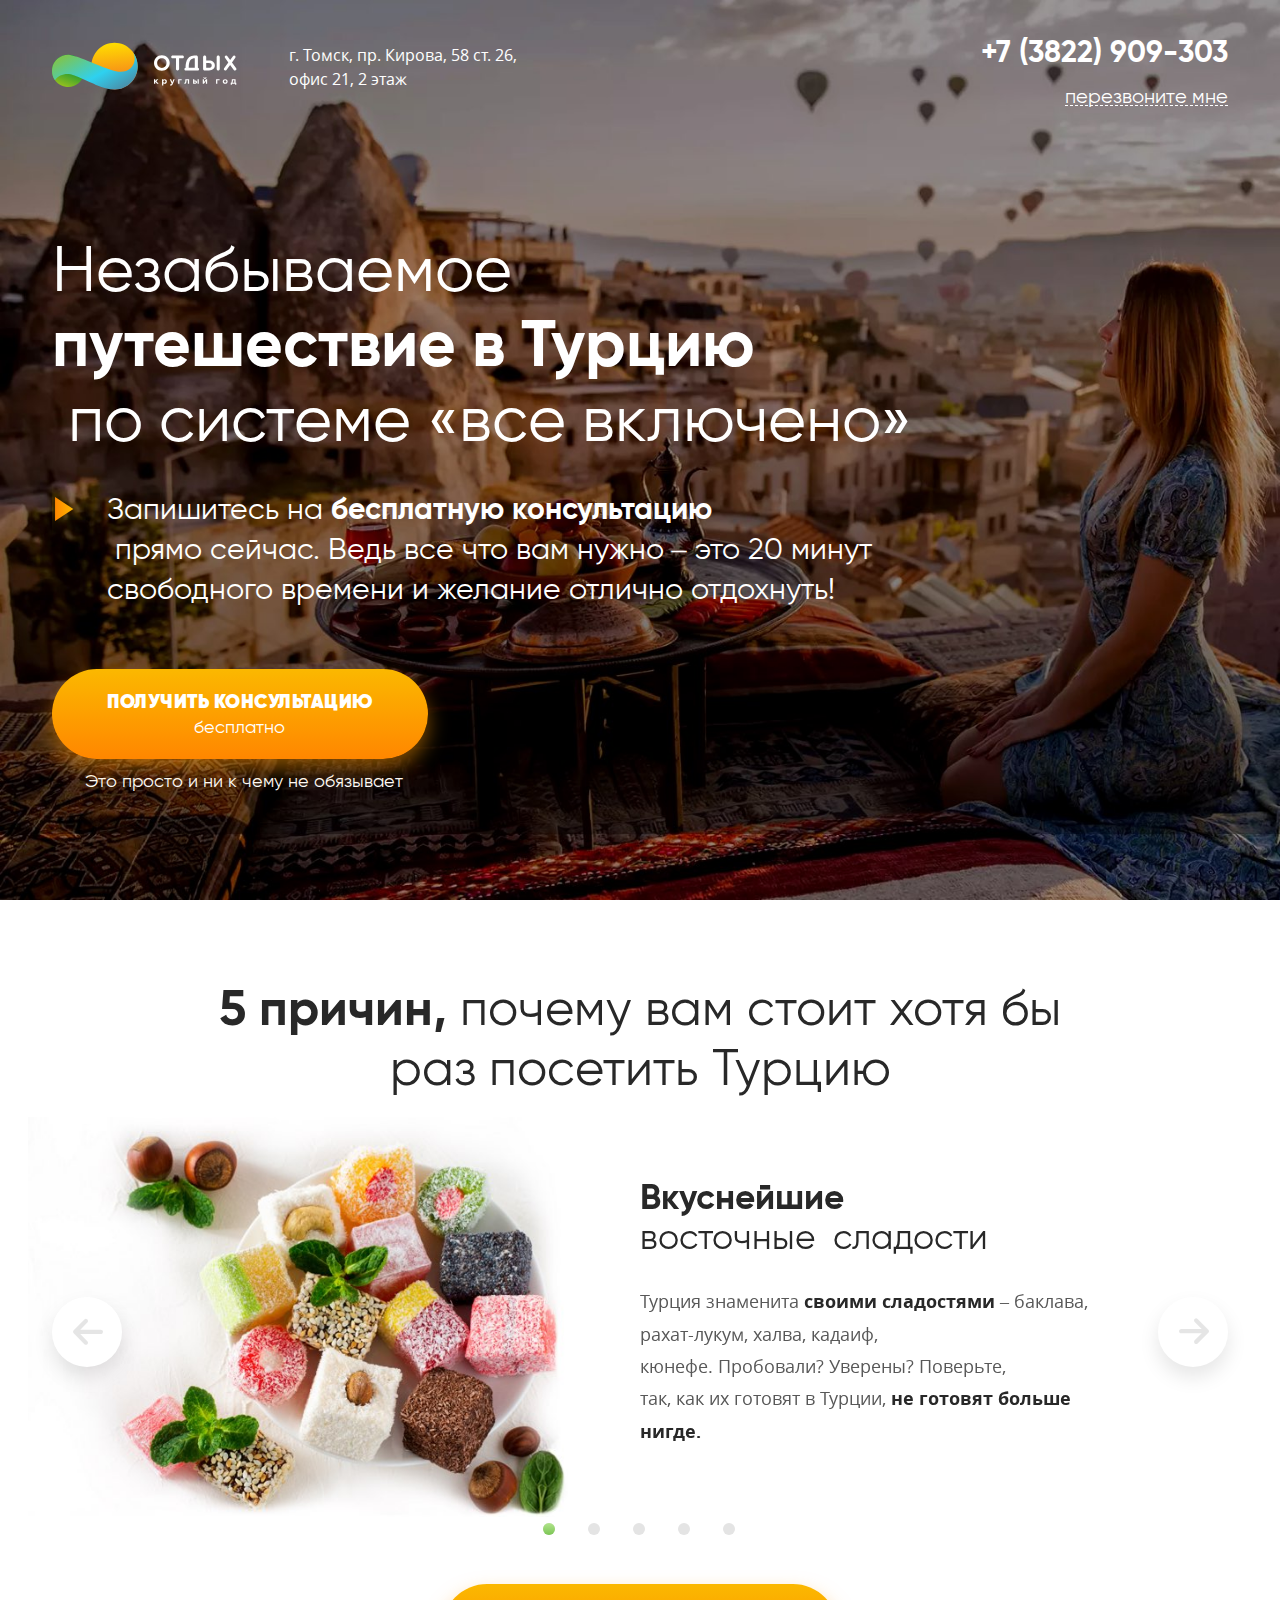
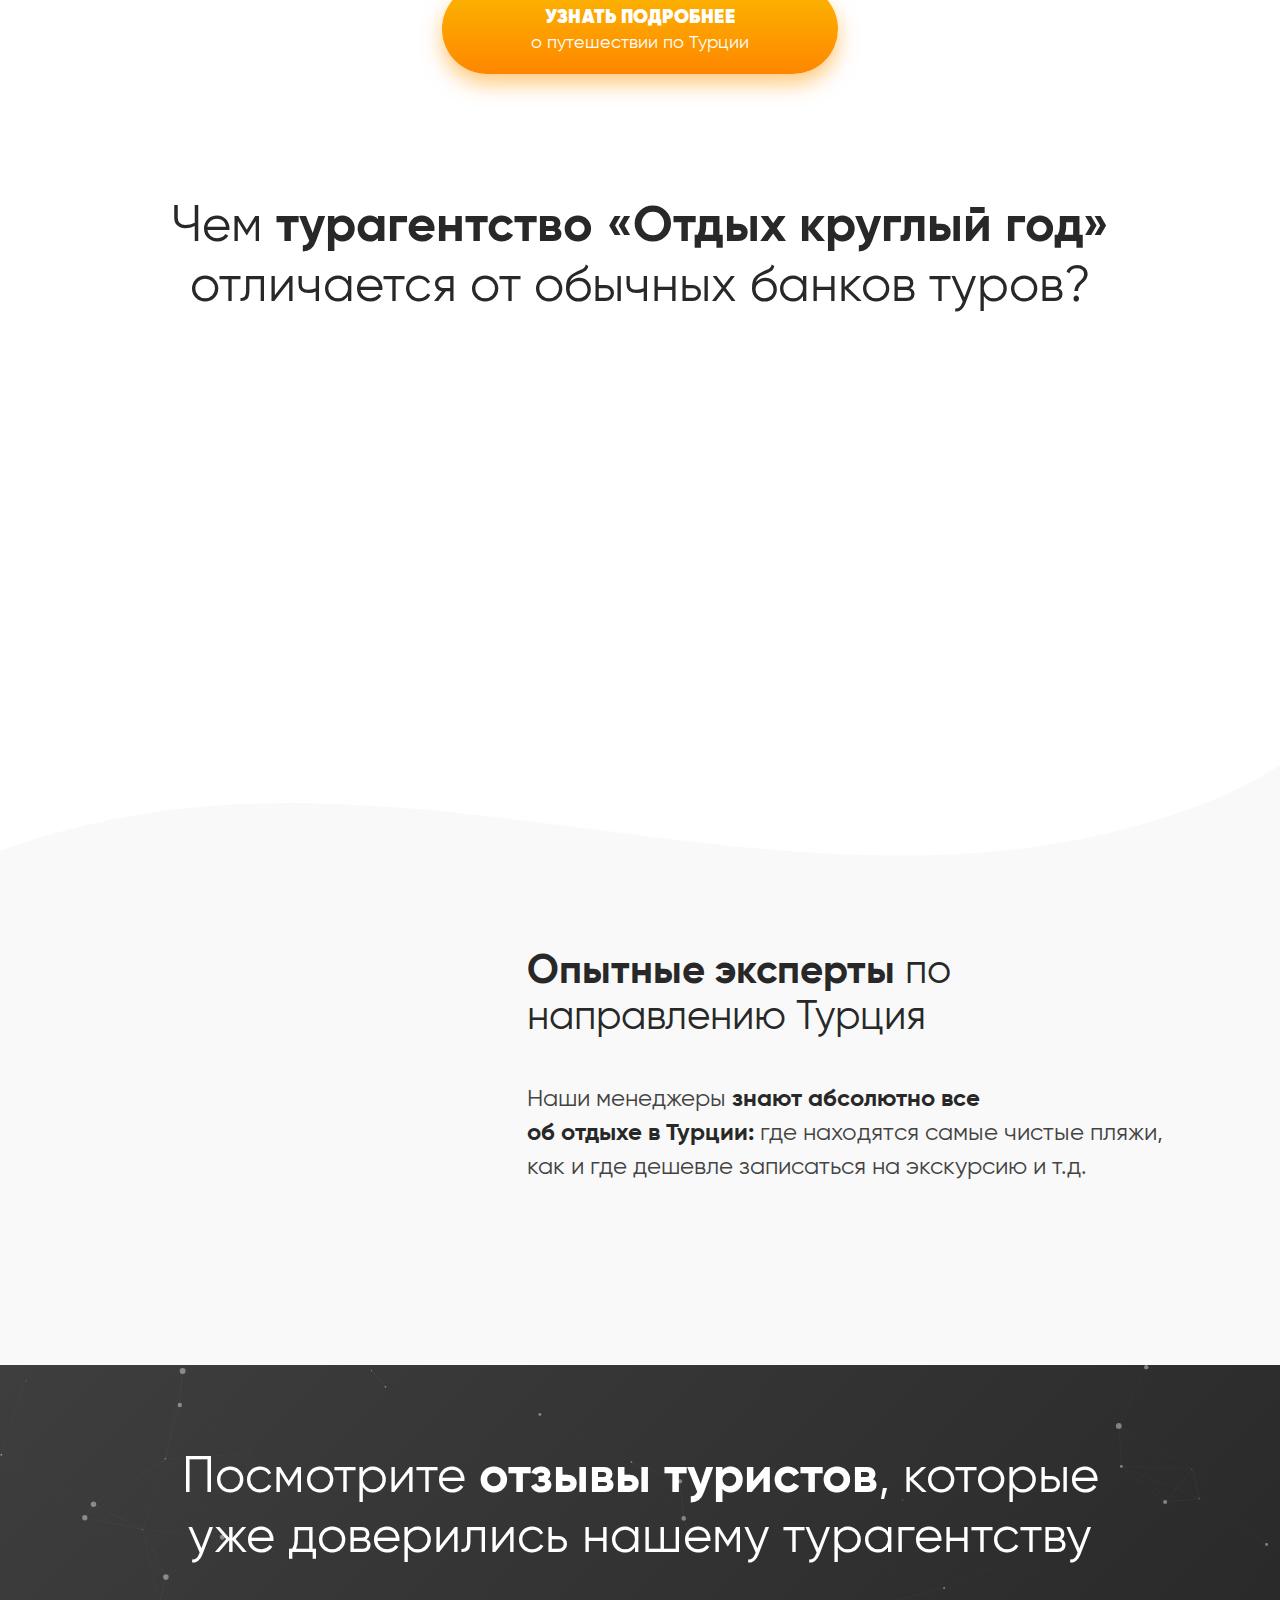
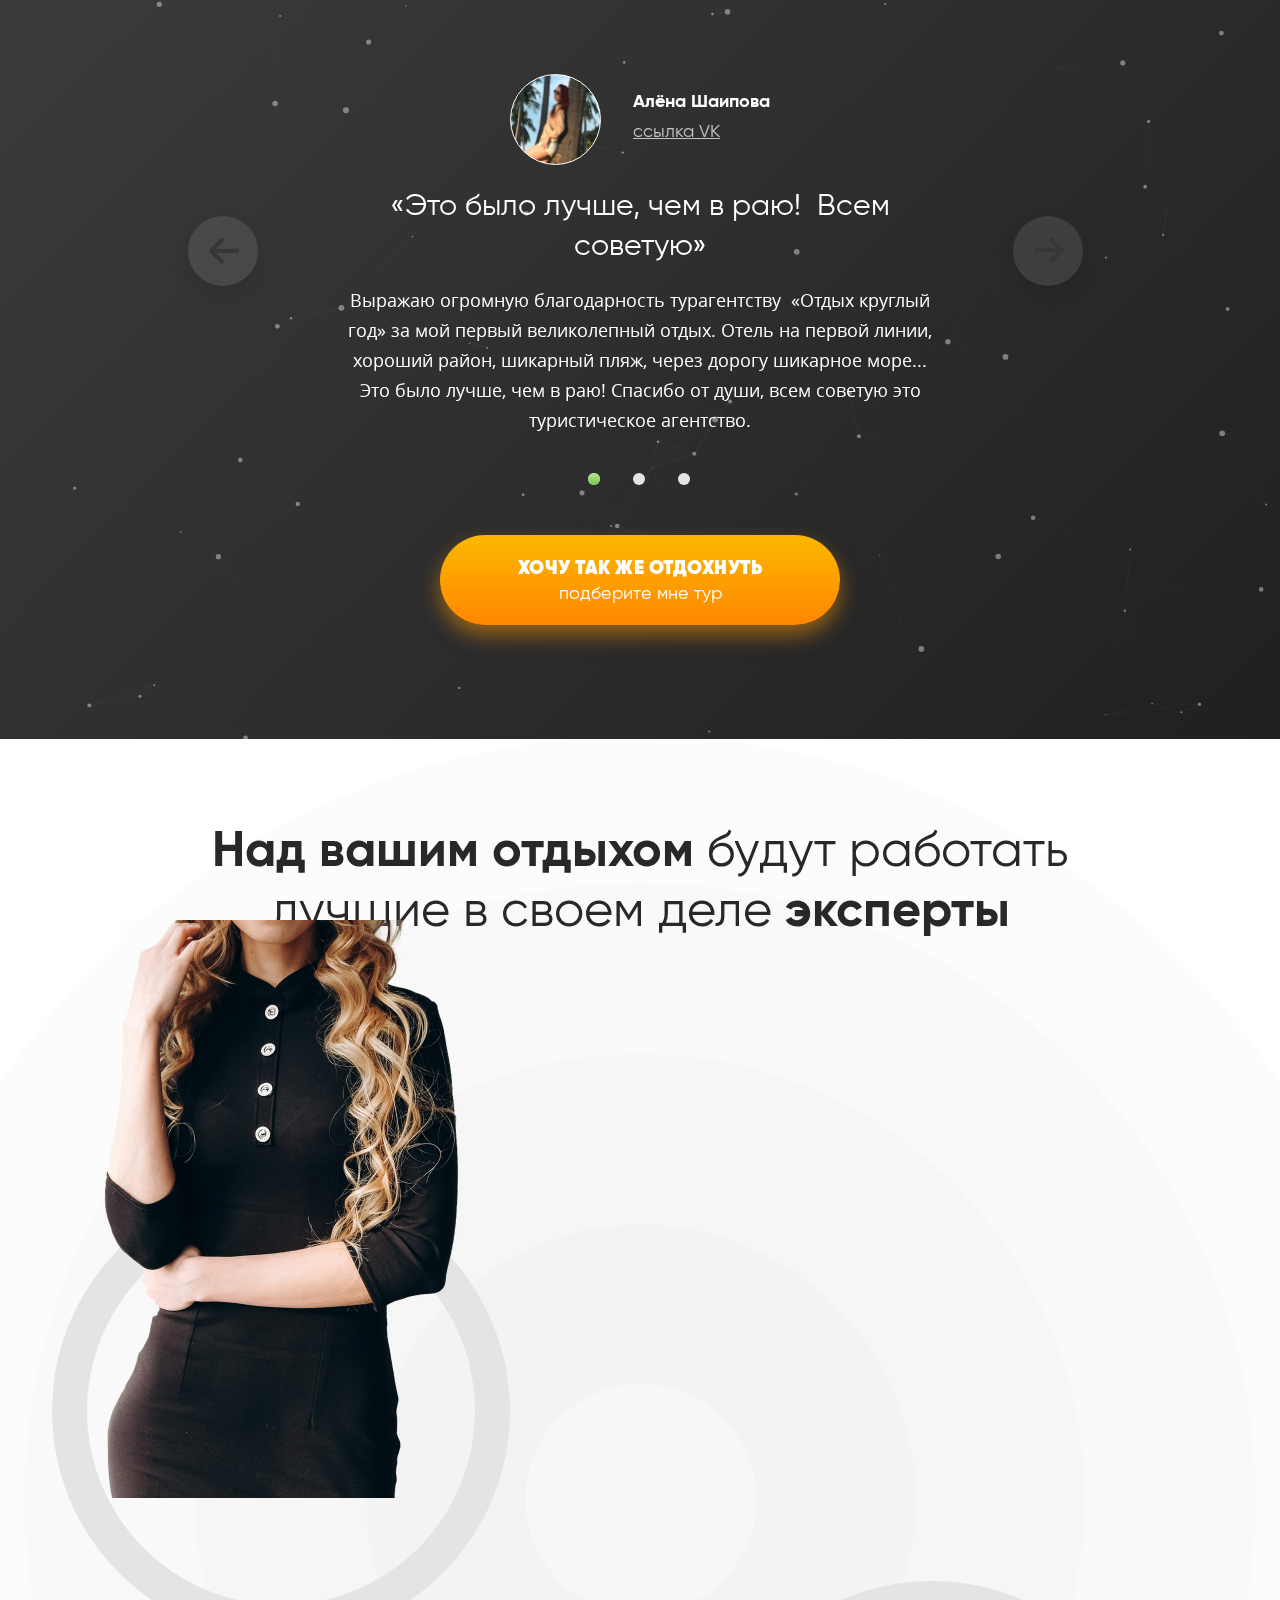
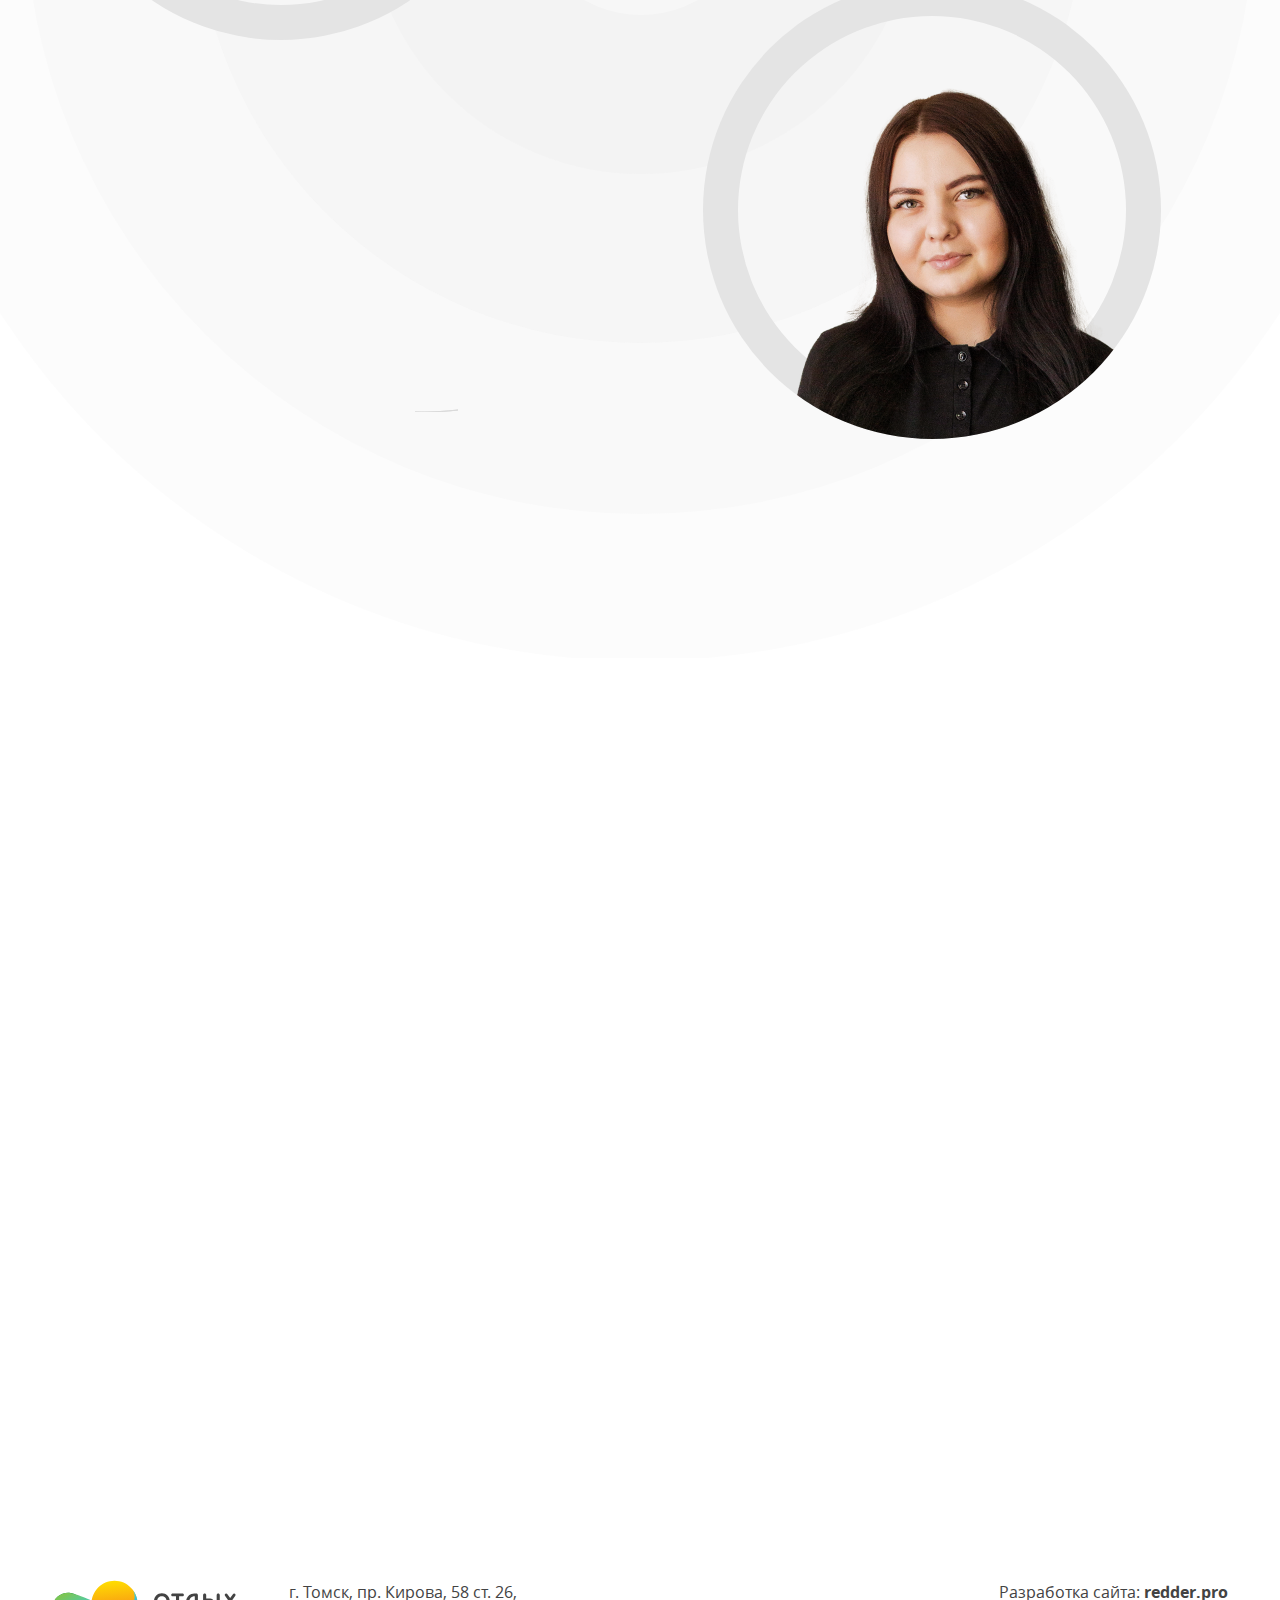
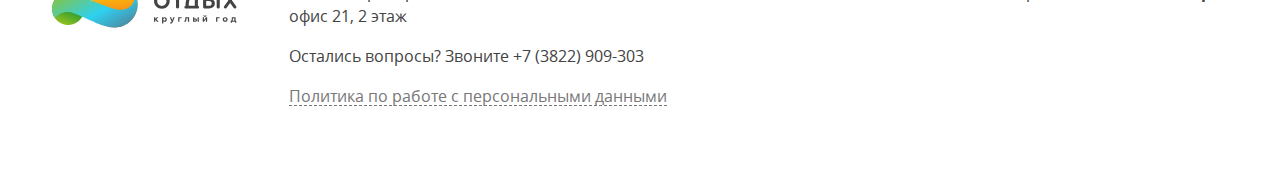
==== commit e3625a43: "123" ====
--- a/index.html
+++ b/index.html
@@ -133,7 +133,7 @@
 						</div>
 						<div class="b-reason-text-4">
 								<h3 class="b-header-h3 slider-anim fadeDown">Знаменитый  -<b>«All&nbsp;inclusive»</b></h3>
+<b><br>«All&nbsp;inclusive»</b></h3>
 								<p class="b-text slider-anim fadeDown delay200">Что мы чаще всего слышим про Турцию? Правильно, что там все включено. Практически в каждом отеле в стоимость проживания <em>входит завтрак, обед и ужин, </em>и на каждом – шикарный шведский стол.</p>
 						</div>
 					</div>
--- a/css/layout.css
+++ b/css/layout.css
@@ -1588,7 +1588,7 @@
 			padding-left: 0px;
 			float: right;
 		}
-body{min-width: 1216px};
+body{min-width: 1217px};
 @media (-webkit-min-device-pixel-ratio: 1.5) {
 	
 }	
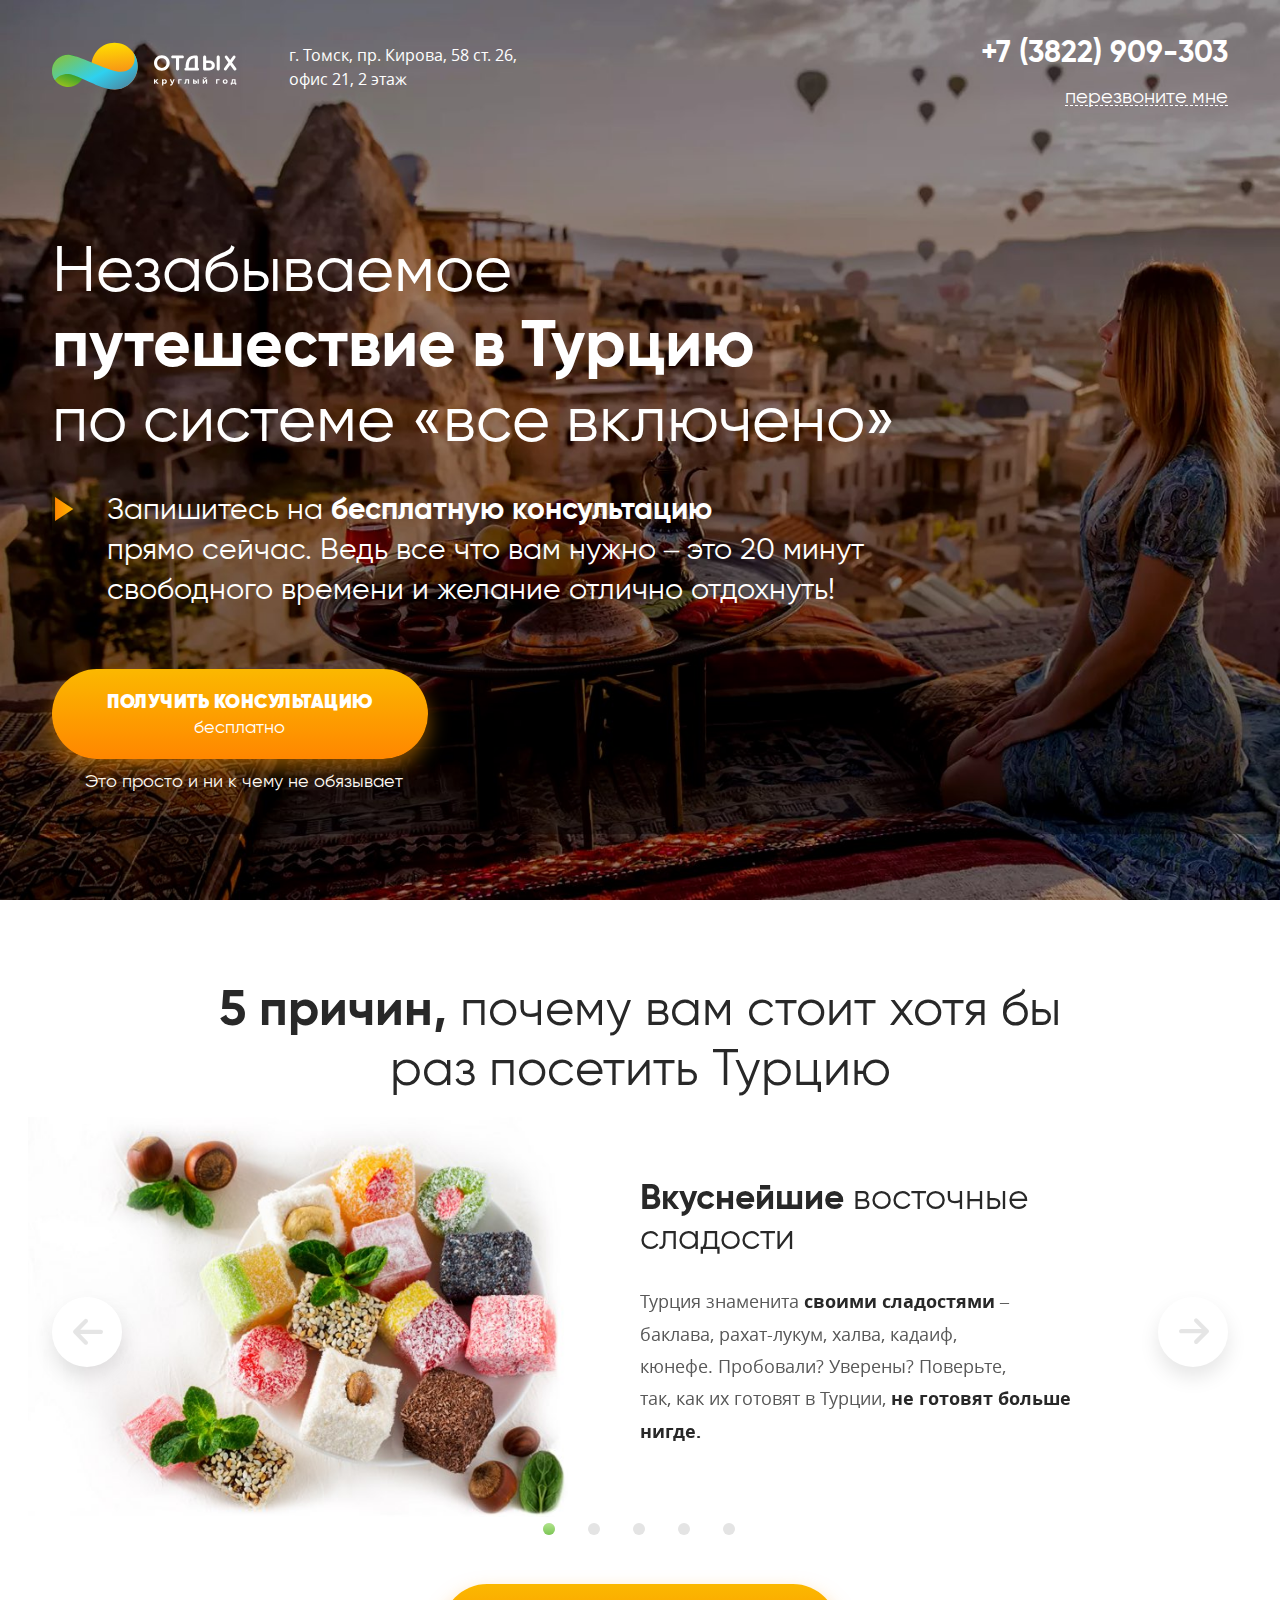
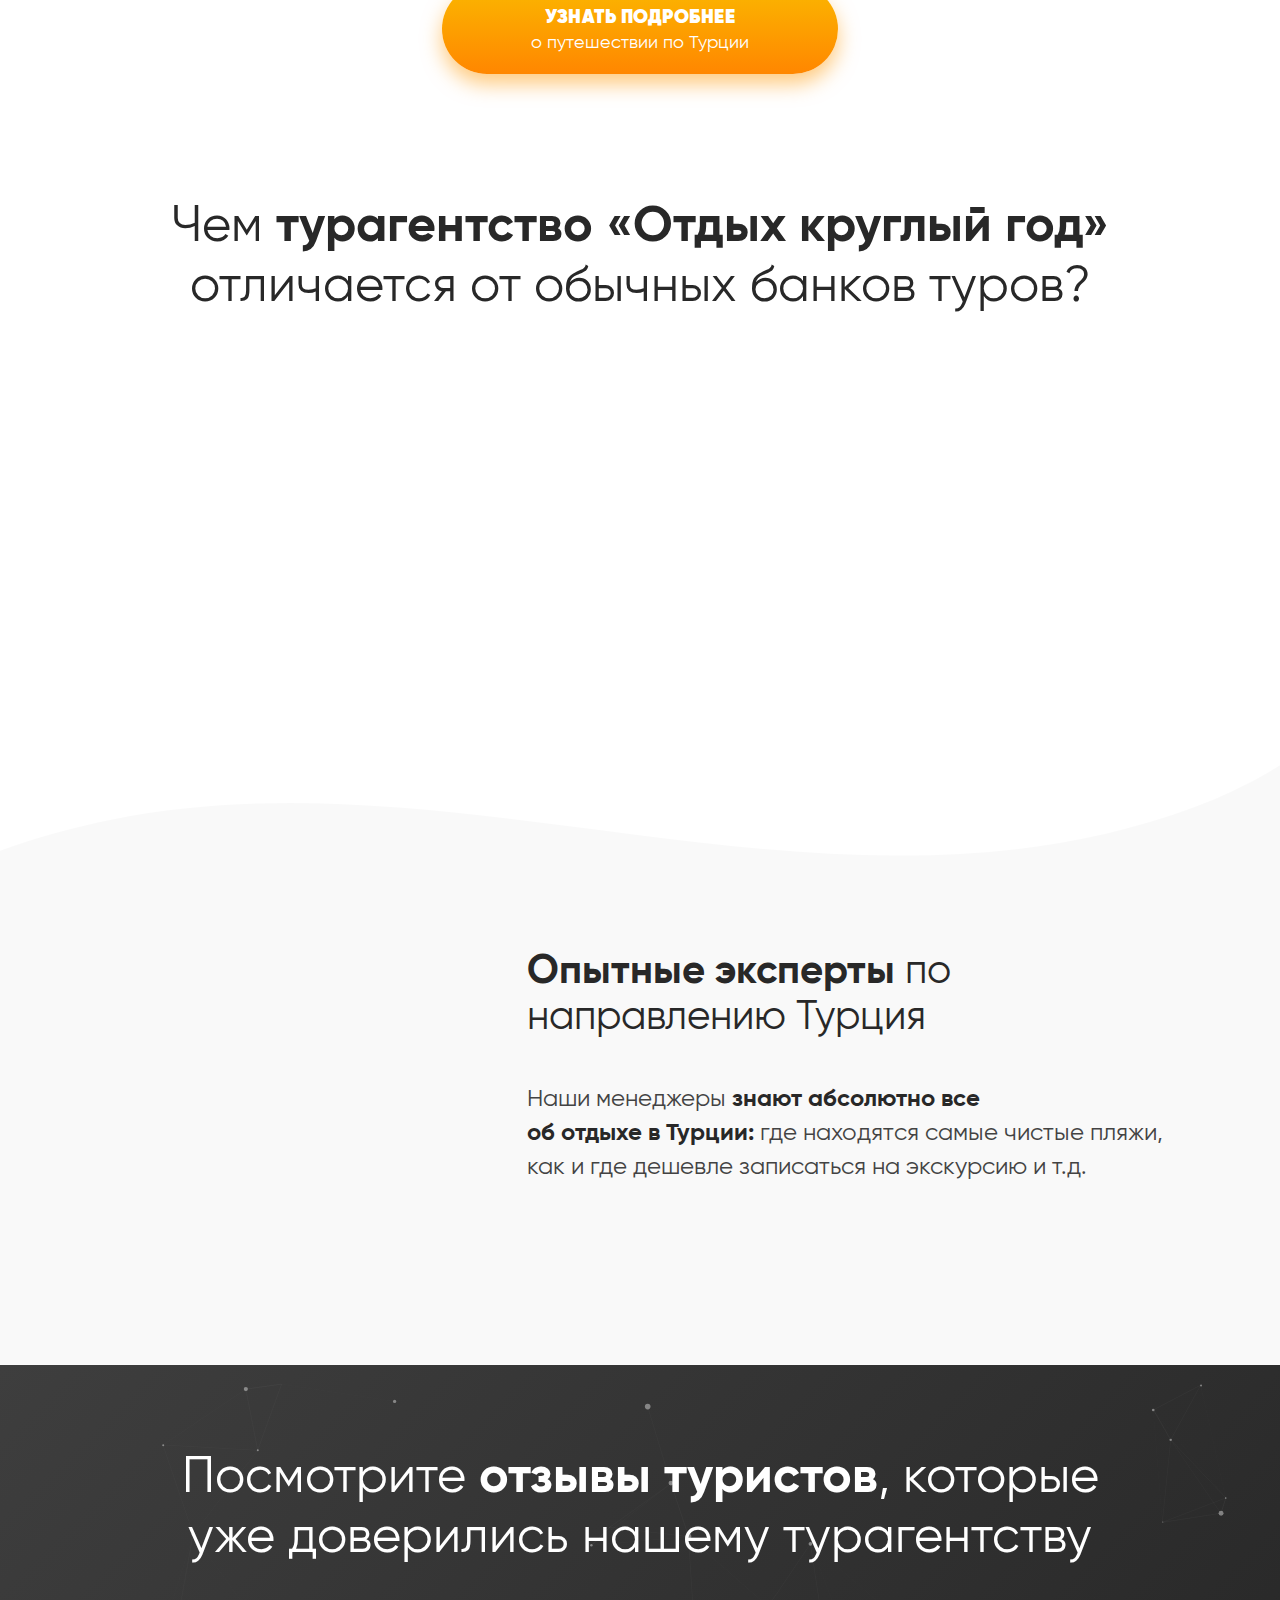
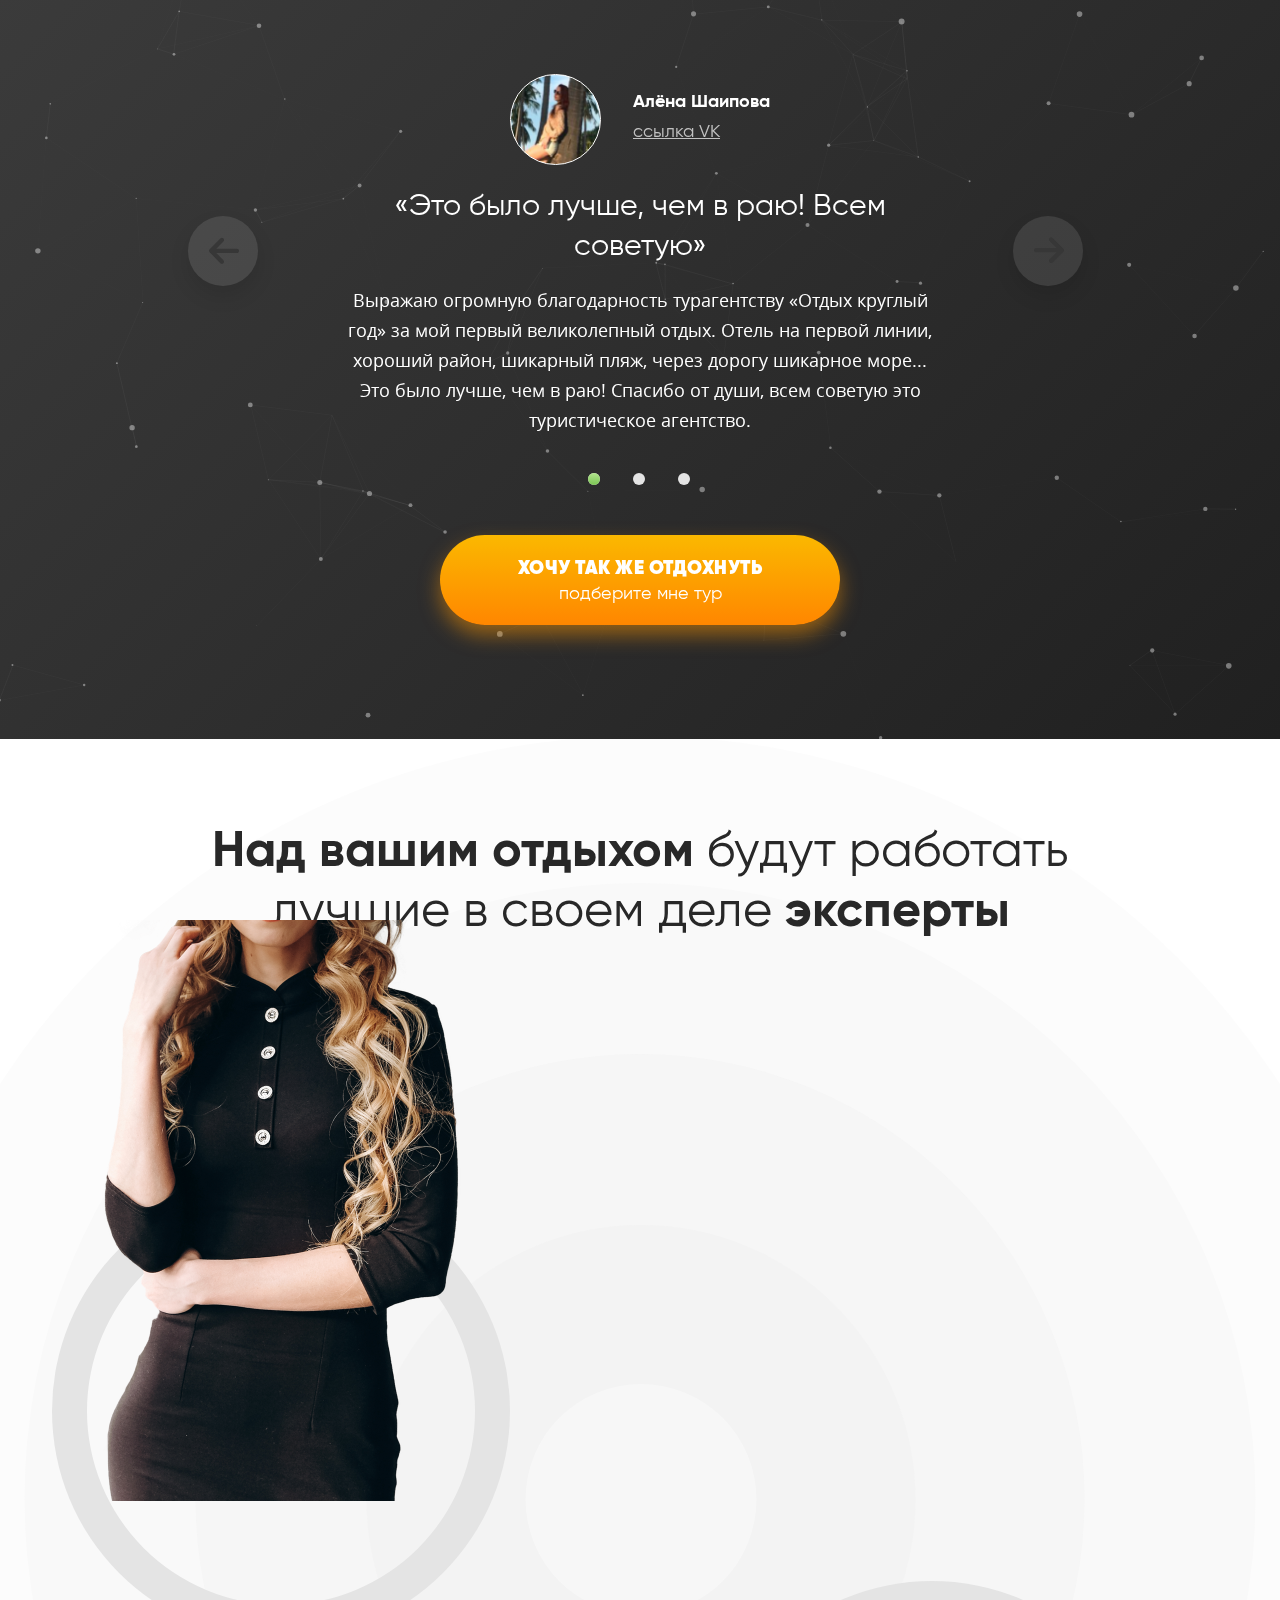
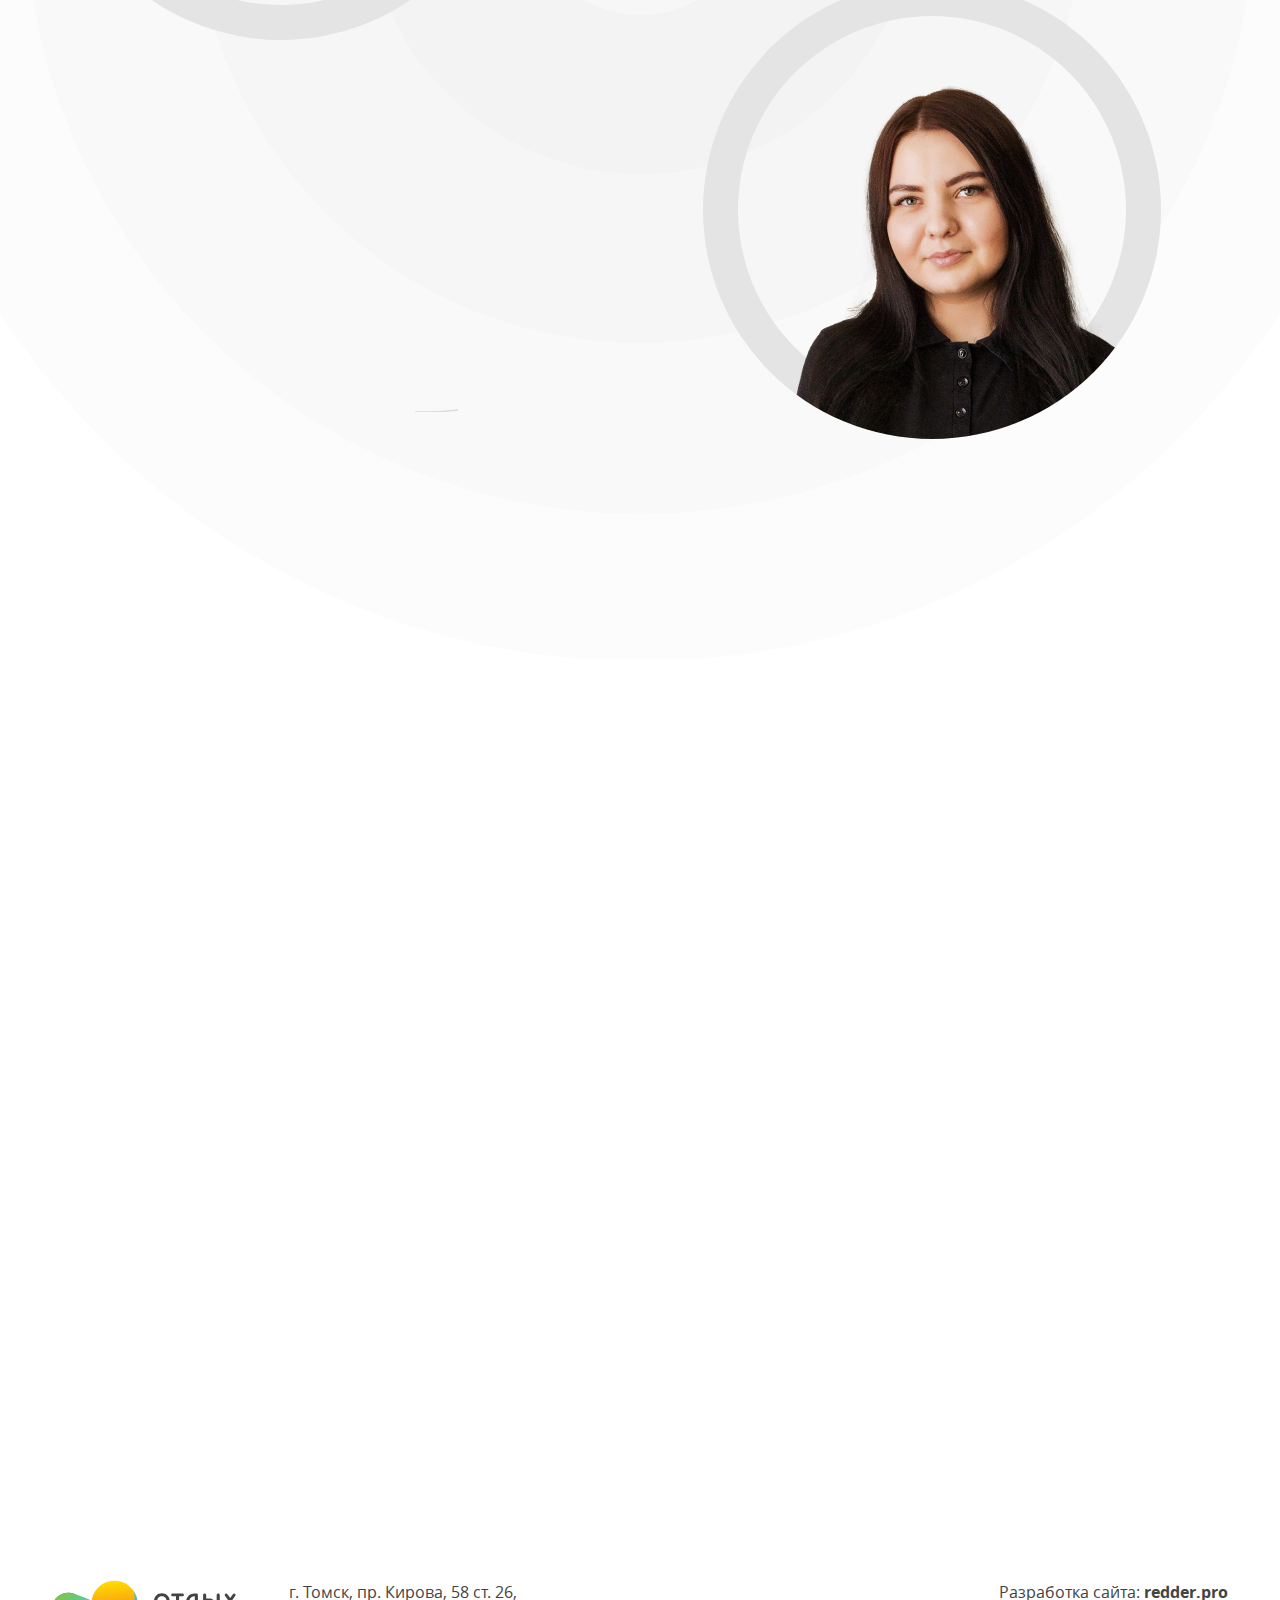
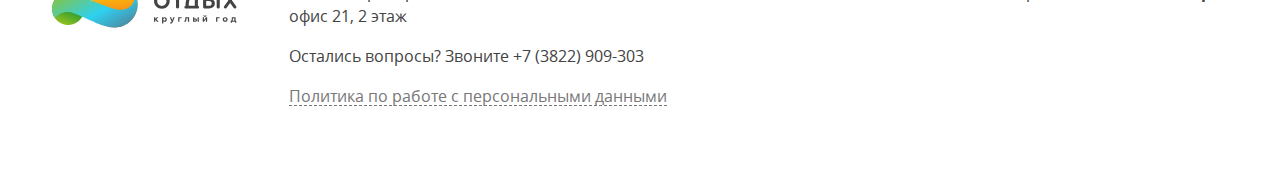
==== commit e920975e: "123" ====
--- a/index.html
+++ b/index.html
@@ -72,11 +72,8 @@
 			</div>
 			<div class="b-bottom">	
 				<div class="b-h1-wrap">
-					<h1>Незабываемое <br> <b>путешествие в Турцию</b><br>  -по системе «все включено»</h1>
-					<p class="b-subtitle">Запишитесь на <b>бесплатную консультацию<br></b>  -прямо сейчас. Ведь все что вам нужно – это 20 минут -<br>свободного времени и желание отлично отдохнуть!</p>
+					<h1>Незабываемое<br><b>путешествие в Турцию</b><br>по системе «все включено»</h1>
+					<p class="b-subtitle">Запишитесь на <b>бесплатную консультацию<br></b> прямо сейчас. Ведь все что вам нужно – это 20 минут<br>свободного времени и желание отлично отдохнуть!</p>
 					<div class="consult">
 						<a href="#b-popup-1" class="b-button orange left fancy">
 							<p class="button-bold">Получить консультацию</p>
@@ -99,9 +96,8 @@
 						<div class="b-picture-1">
 						</div>
 						<div class="b-reason-text-1 slider-anim fadeDown">
-								<h3 class="b-header-h3 slider-anim fadeDown"><b>Вкуснейшие</b><br>восточные - сладости</h3>
-								<p class="b-text slider-anim fadeDown delay200">Турция знаменита <em>своими сладостями</em> – баклава, рахат-лукум, халва, кадаиф,<br> кюнефе. Пробовали? Уверены? Поверьте,</br> так, как их готовят в Турции, <em>не готовят больше нигде.</em></p>
+								<h3 class="b-header-h3 slider-anim fadeDown"><b>Вкуснейшие</b> восточные сладости</h3>
+								<p class="b-text slider-anim fadeDown delay200">Турция знаменита <em>своими сладостями</em> –<br> баклава, рахат-лукум, халва, кадаиф,<br> кюнефе. Пробовали? Уверены? Поверьте,</br> так, как их готовят в Турции, <em>не готовят больше нигде.</em></p>
 					</div>
 				</div>
 				</div>
@@ -120,10 +116,8 @@
 						<div class="b-picture-2">
 						</div>
 						<div class="b-reason-text-2  slider-anim fadeDown">
-								<h3 class="b-header-h3 slider-anim fadeDown">Непередаваемые эмоции - <br>от <b>активного</b> отдыха</h3>
-								<p class="b-text slider-anim fadeDown delay200">Для людей, которые <em>не любят сидеть - на одном месте</em></p2> в Турции есть множество активных видов отдыха - дайвинг, рафтинг, яхтинг, альпинизм, сафари, водные лыжи, парапланы и воздушные шары.</p>
+								<h3 class="b-header-h3 slider-anim fadeDown">Непередаваемые эмоции <br>от <b>активного</b> отдыха</h3>
+								<p class="b-text slider-anim fadeDown delay200">Для людей, которые <em>не любят сидеть на одном месте</em></p2> в Турции есть множество активных видов отдыха - дайвинг, рафтинг, яхтинг, альпинизм, сафари, водные лыжи, парапланы и воздушные шары.</p>
 						</div>
 					</div>
 				</div>
@@ -132,8 +126,7 @@
 						<div class="b-picture-4">
 						</div>
 						<div class="b-reason-text-4">
-								<h3 class="b-header-h3 slider-anim fadeDown">Знаменитый  -<b><br>«All&nbsp;inclusive»</b></h3>
+								<h3 class="b-header-h3 slider-anim fadeDown">Знаменитый <b><br>«All&nbsp;inclusive»</b></h3>
 								<p class="b-text slider-anim fadeDown delay200">Что мы чаще всего слышим про Турцию? Правильно, что там все включено. Практически в каждом отеле в стоимость проживания <em>входит завтрак, обед и ужин, </em>и на каждом – шикарный шведский стол.</p>
 						</div>
 					</div>
@@ -143,8 +136,7 @@
 						<div class="b-picture-5">
 						</div>
 						<div class="b-reason-text-5 slider-anim fadeDown">
-								<h3 class="b-header-h3 slider-anim fadeDown">Дорогой сервис по  -<b>невысокой</b> цене</h3>
+								<h3 class="b-header-h3 slider-anim fadeDown">Дорогой сервис по <b>невысокой</b> цене</h3>
 								<p class="b-text slider-anim fadeDown delay200">Звездные отели, большие бассейны, блеск и изящество – по уровню обслуживания Турция не уступит ни одной европейской стране. Только вот <em>заплатите</em> Вы за это <em>гораздо меньше.</em></p>
 						</div>
 					</div>
@@ -180,8 +172,7 @@
 				</div>
 				<div class="p-description">
 					<p class="b-header-h3"><b>Опытные эксперты</b> по направлению&nbspТурция </p> 
-					<p class="b-text">Наши менеджеры <b>знают абсолютно все -<br> об отдыхе в Турции: </b>где находятся самые чистые пляжи,<br> как и где дешевле записаться на экскурсию и т.д.</p>
+					<p class="b-text">Наши менеджеры <b>знают абсолютно все<br> об отдыхе в Турции: </b>где находятся самые чистые пляжи,<br> как и где дешевле записаться на экскурсию и т.д.</p>
 				</div>
 			</div>
 		</div>
@@ -202,10 +193,8 @@
 									<p class="b-r-name">Алёна Шаипова<br>
 									<noindex><a href="https://vk.com/id11474406" class="b-r-link" target="_blank">ссылка VK</a></p></noindex>
 								</div>
-								<p class="b-r-header slider-anim fadeDown">«Это было лучше, чем в раю!  -Всем советую»</p>
-								<p class="b-r-text slider-anim fadeDown delay200">Выражаю огромную благодарность турагентству  -«Отдых круглый год» за мой первый великолепный отдых. Отель на первой линии, хороший район, шикарный пляж, через дорогу шикарное море... Это было лучше, чем в раю! Спасибо от души, всем советую это туристическое агентство.</p>
+								<p class="b-r-header slider-anim fadeDown">«Это было лучше, чем в раю! Всем советую»</p>
+								<p class="b-r-text slider-anim fadeDown delay200">Выражаю огромную благодарность турагентству «Отдых круглый год» за мой первый великолепный отдых. Отель на первой линии, хороший район, шикарный пляж, через дорогу шикарное море... Это было лучше, чем в раю! Спасибо от души, всем советую это туристическое агентство.</p>
 							</div>
 						</div>
 					</div>
@@ -303,8 +292,7 @@
 			<div class="b-car fadeLeft anim delay2000" data-cont=".b-6" data-offset="-50px"></div>
 			<div class="b-right fadeDown anim delay2800" data-cont=".b-6" data-offset="-50px">
 				<p class="b-form-header">Заполните простую форму</p>
-				<p class="b-form-subtitle">И наш менеджер свяжется с вами в течение  -<br>2 минут и предложит удобное время</p>
+				<p class="b-form-subtitle">И наш менеджер свяжется с вами в течение <br>2 минут и предложит удобное время</p>
 				<form action="kitsend.php" method="POST" data-goal="" id="b-form-1">	
 					<input class="b-form-input" type="text" id="name" name="name" required placeholder="Ваше имя*"></p>
 					<input class="b-form-input" type="text" id="tel" name="phone" required placeholder="Ваш телефон*"></p>
@@ -345,17 +333,13 @@
 		<div class="b-popup" id="b-popup-1">
 			<form action="kitsend.php" method="POST" data-goal="BOTTOM" id="b-form-1">
 				<div class="b-left" id="typed-strings">
-					<h2 class="b-header-h2"><b>Узнайте подробнее<br></b> о путешествии  -по Турции</h2>
-					<h3 class="b-subtitle">Наши эксперты готовы -<br>проконсультировать вас<br> -<b>абсолютно бесплатно.</b></h3>
+					<h2 class="b-header-h2"><b>Узнайте подробнее<br></b> о путешествии по Турции</h2>
+					<h3 class="b-subtitle">Наши эксперты готовы<br>проконсультировать вас<br><b>абсолютно бесплатно.</b></h3>
 				</div>
 				
 				<div class="b-right">
 					<p class="b-form-header">Заполните простую форму</p>
-					<p class="b-form-subtitle">И наш менеджер свяжется с вами в течение  -<br>2 минут и предложит удобное время</p>
+					<p class="b-form-subtitle">И наш менеджер свяжется с вами в течение <br>2 минут и предложит удобное время</p>
 					<input class="b-form-input" type="text" id="name" name="name" required placeholder="Ваше имя*"></p>
 					<input class="b-form-input" type="text" id="tel" name="phone" required placeholder="Ваш телефон*"></p>
 					<div class="b-office">	
@@ -377,14 +361,12 @@
 			<form action="kitsend.php" method="POST" data-goal="WANTSAME" id="b-form-2">
 				<div class="b-left">
 					<h2 class="b-header-h2">Подберем для вас<br>тур под<b> все ваши запросы</b></h2>
-					<h3 class="b-subtitle">За нашими плечами <b>5 лет опыта -</b>работы на рынке туризма и сотни довольных клиентов.</b></h3>
+					<h3 class="b-subtitle">За нашими плечами <b>5 лет опыта</b>работы на рынке туризма и сотни довольных клиентов.</b></h3>
 				</div>
 				
 				<div class="b-right">
 					<p class="b-form-header">Заполните простую форму</p>
-					<p class="b-form-subtitle">И наш менеджер свяжется с вами в течение  -<br>2 минут и предложит удобное время</p>
+					<p class="b-form-subtitle">И наш менеджер свяжется с вами в течение <br>2 минут и предложит удобное время</p>
 					<input class="b-form-input" type="text" id="name" name="name" required placeholder="Ваше имя*"></p>
 					<input class="b-form-input" type="text" id="tel" name="phone" required placeholder="Ваш телефон*"></p>
 					<div class="b-office">	
@@ -406,8 +388,7 @@
 			<form action="kitsend.php" method="POST" data-goal="JULIA" id="b-form-3">			
 				<div class="b-right">
 					<p class="b-form-header">Напишите Юлии – старшему менеджеру турагентства</p>
-					<p class="b-form-subtitle">Юлия ответит вам в течение рабочего дня: - <b>с&nbsp10:00 до 18:00</b></p>
+					<p class="b-form-subtitle">Юлия ответит вам в течение рабочего дня: <b>с&nbsp10:00 до 18:00</b></p>
 					<textarea class="b-form-input" type="textarea" id="name" name="name" placeholder="Ваш вопрос"></textarea>
 					<input class="b-form-input" type="text" id="name" name="name" required placeholder="Ваше имя*"></p>
 					<input class="b-form-input" type="text" id="tel" name="phone" required placeholder="Ваш телефон*"></p>
@@ -432,8 +413,7 @@
 			<form action="kitsend.php" method="POST" data-goal="KATE" id="b-form-4">			
 				<div class="b-right">
 					<p class="b-form-header">Напишите Екатерине – менеджеру турагентства</p>
-					<p class="b-form-subtitle">Юлия ответит вам в течение рабочего дня: - <b>с&nbsp10:00 до 18:00</b></p>
+					<p class="b-form-subtitle">Юлия ответит вам в течение рабочего дня: <b>с&nbsp10:00 до 18:00</b></p>
 					<textarea class="b-form-input" type="textarea" id="name" name="name" placeholder="Ваш вопрос"></textarea>
 					<input class="b-form-input" type="text" id="name" name="name" required placeholder="Ваше имя*"></p>
 					<input class="b-form-input" type="text" id="tel" name="phone" required placeholder="Ваш телефон*"></p>
@@ -479,12 +459,8 @@
 		<div class="b-popup" id="b-popup-6">
 			<form action="kitsend.php" method="POST" id="b-form-6">
 				<div class="b-left" id="typed-strings">
-					<h2 class="b-header-h2">Не уходите - <b>с&nbsp;пустыми&nbsp;руками</b></h2>
-					<h3 class="b-subtitle"><b>До 30 июня</b> мы дарим всем своим клиентам приятный подарок: - <b>бесплатный трансфер</b>  -до&nbsp;Толмачево&nbsp;и&nbsp;обратно,  -<b>независимо&nbsp;от&nbsp;даты&nbsp;вылета.</b></h3>
+					<h2 class="b-header-h2">Не уходите <b>с&nbsp;пустыми&nbsp;руками</b></h2>
+					<h3 class="b-subtitle"><b>До 30 июня</b> мы дарим всем своим клиентам приятный подарок: <b>бесплатный трансфер</b> до&nbsp;Толмачево&nbsp;и&nbsp;обратно, <b>независимо&nbsp;от&nbsp;даты&nbsp;вылета.</b></h3>
 					<div class="transfer"></div>
 				</div>
 				
@@ -495,8 +471,7 @@
 					<input class="b-form-input" type="text" id="tel" name="phone" required placeholder="Ваш телефон*"></p>
 					<div class="b-office">	
 						<a href="#" class="b-button orange meeting ajax transfer-but">
-									<p class="button-bold">Получить трансфер -</p>
+									<p class="button-bold">Получить трансфер</p>
 									<p class="button-thin">до Толмачево <b>бесплатно</b></p>
 						</a>
 						<a href="#b-popup-success" class="b-thanks-link fancy" style="display:none;"></a>
@@ -518,8 +493,7 @@
 		<div class="b-thanks b-popup" id="b-popup-error">
 			<div class="b-right">
 				<p class="b-form-header">Ошибка!</p>
-				<p class="b-form-subtitle">При отправке заявки произошла ошибка. Вы можете позвонить нам по номеру:  -<b>+7 (3822) 909-303</b></p>
+				<p class="b-form-subtitle">При отправке заявки произошла ошибка. Вы можете позвонить нам по номеру: <b>+7 (3822) 909-303</b></p>
 				<input type="submit" class="b-button orange find submit meeting ajax" onclick="$.fancybox.close(); return false;" value="Закрыть окно">
 			</div>
 		</div>
--- a/css/layout.css
+++ b/css/layout.css
@@ -1059,7 +1059,7 @@
 			margin-top: 12px;
 		}
 		.b-condition{
-		    font-family: Gilroy;
+		    font-family: Gilroy-Regular;
 		    font-size: 14px;
 		    color: rgba(255,255,255,0.70);
 		    line-height: 24px;
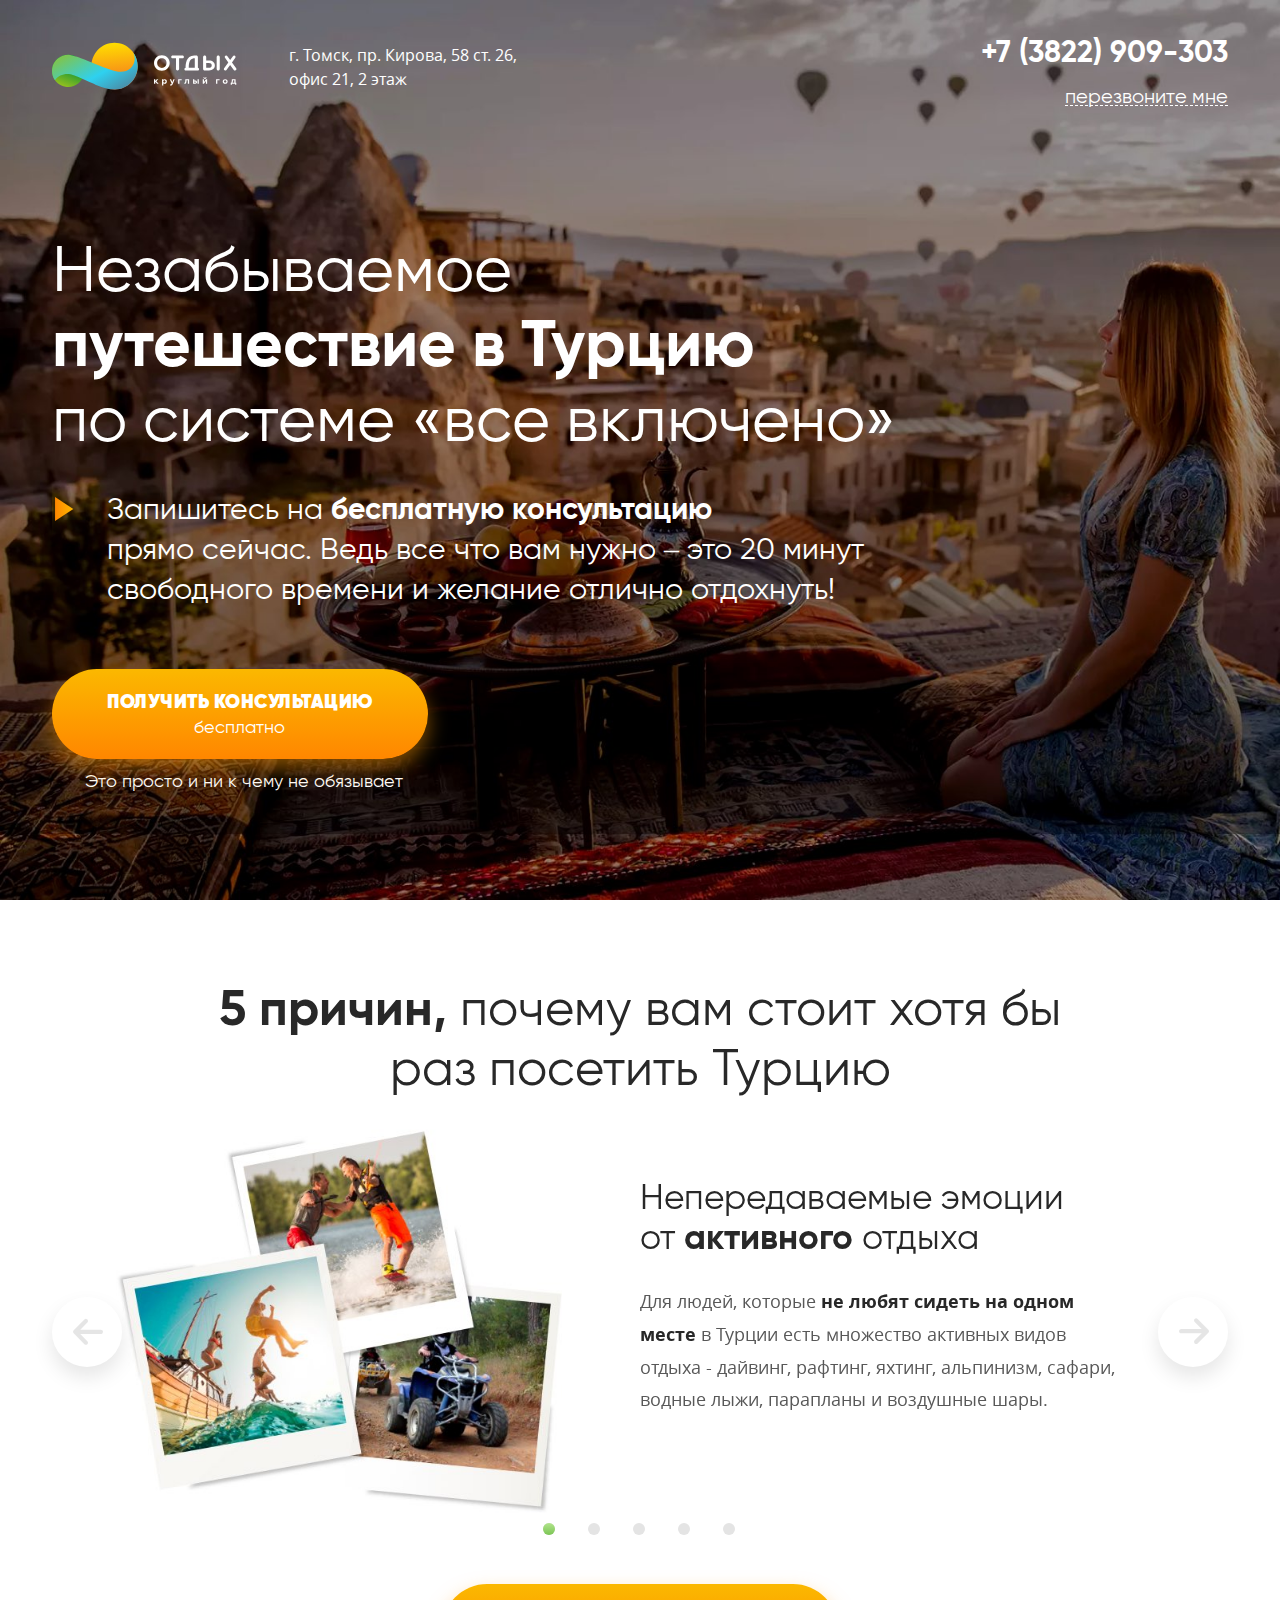
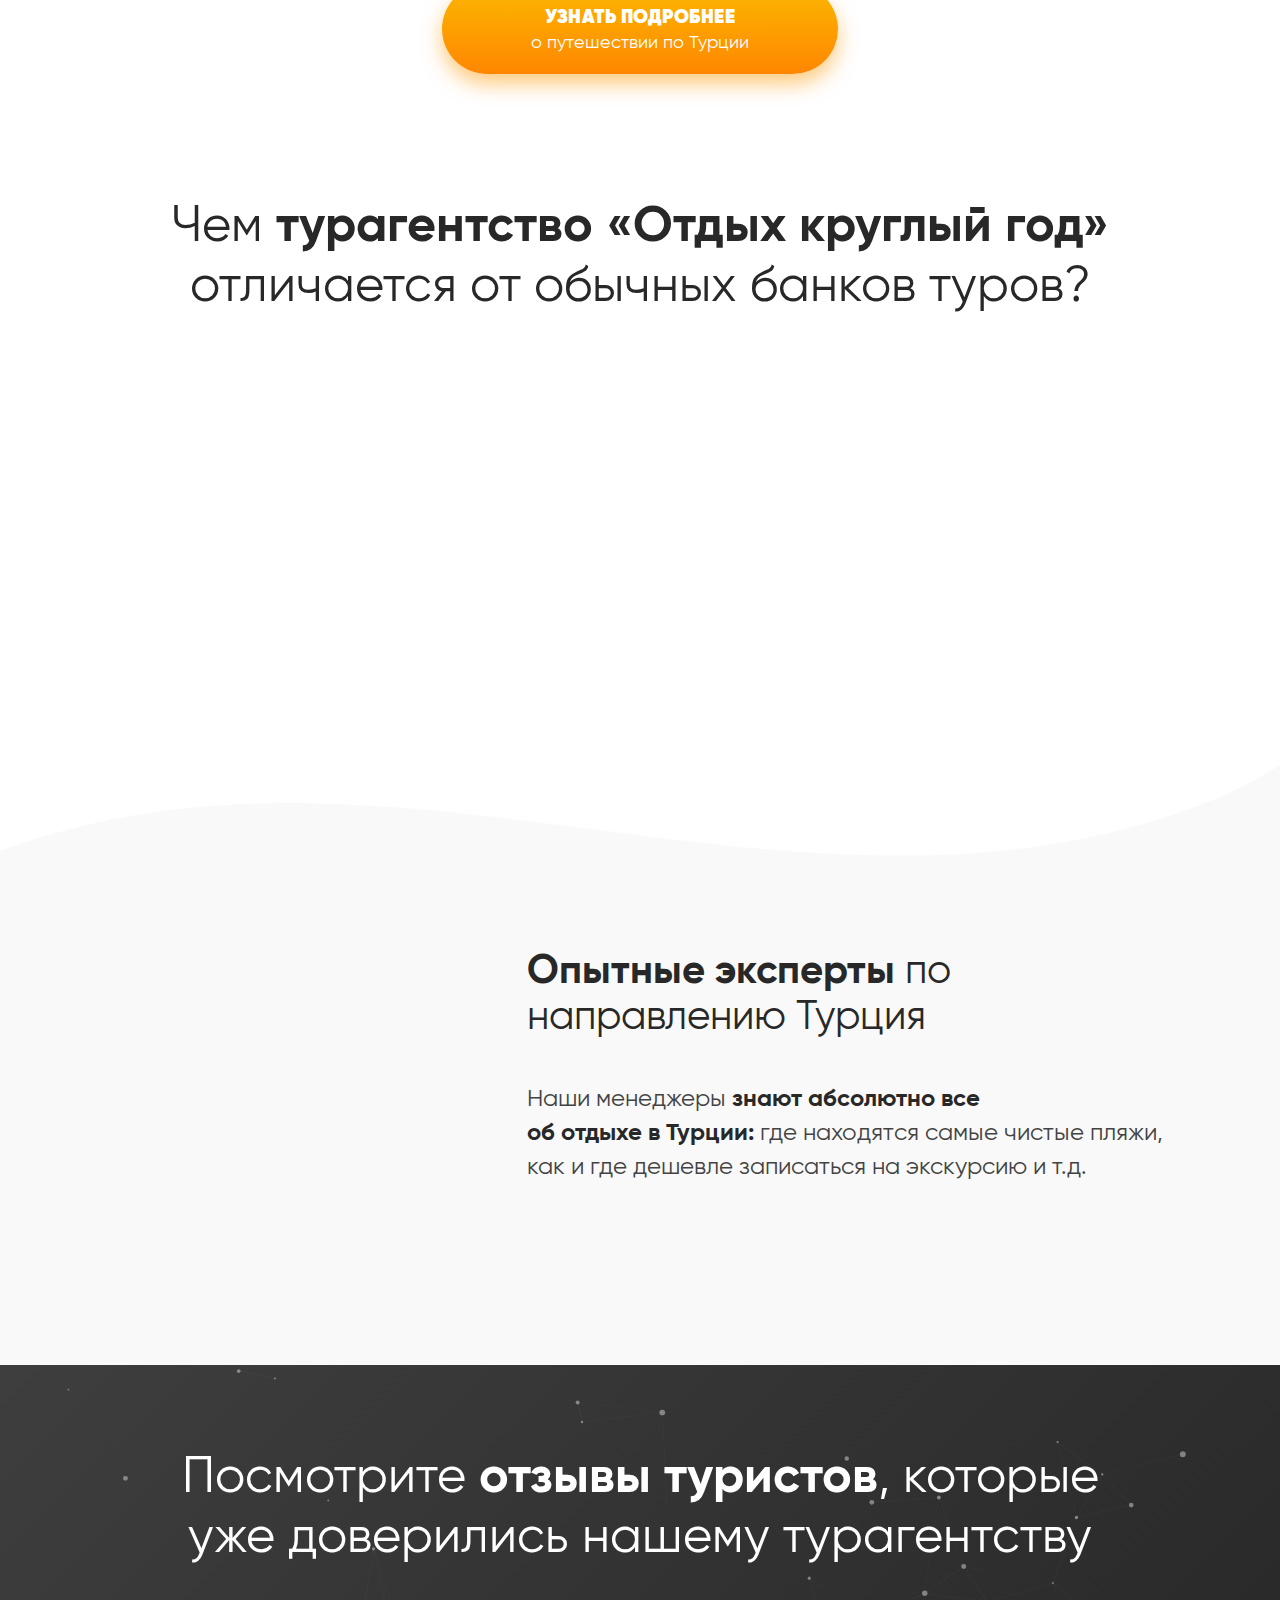
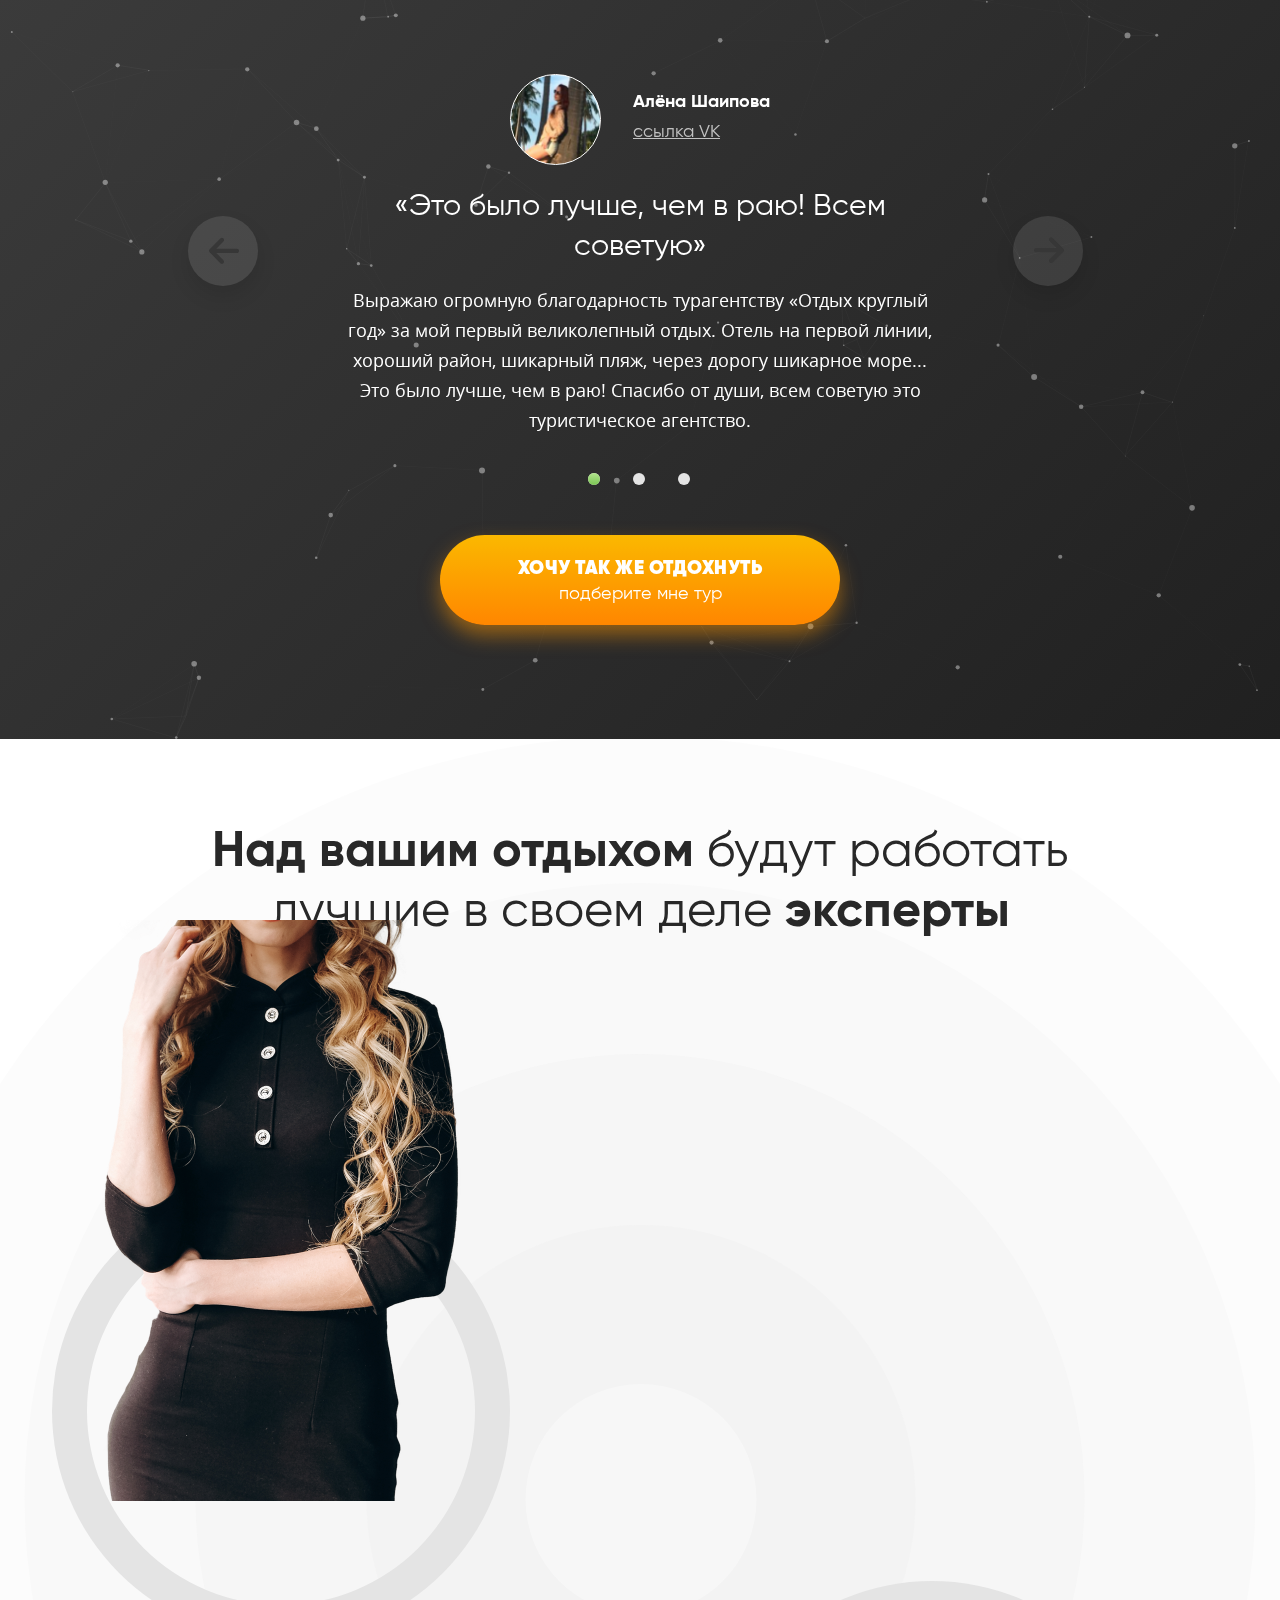
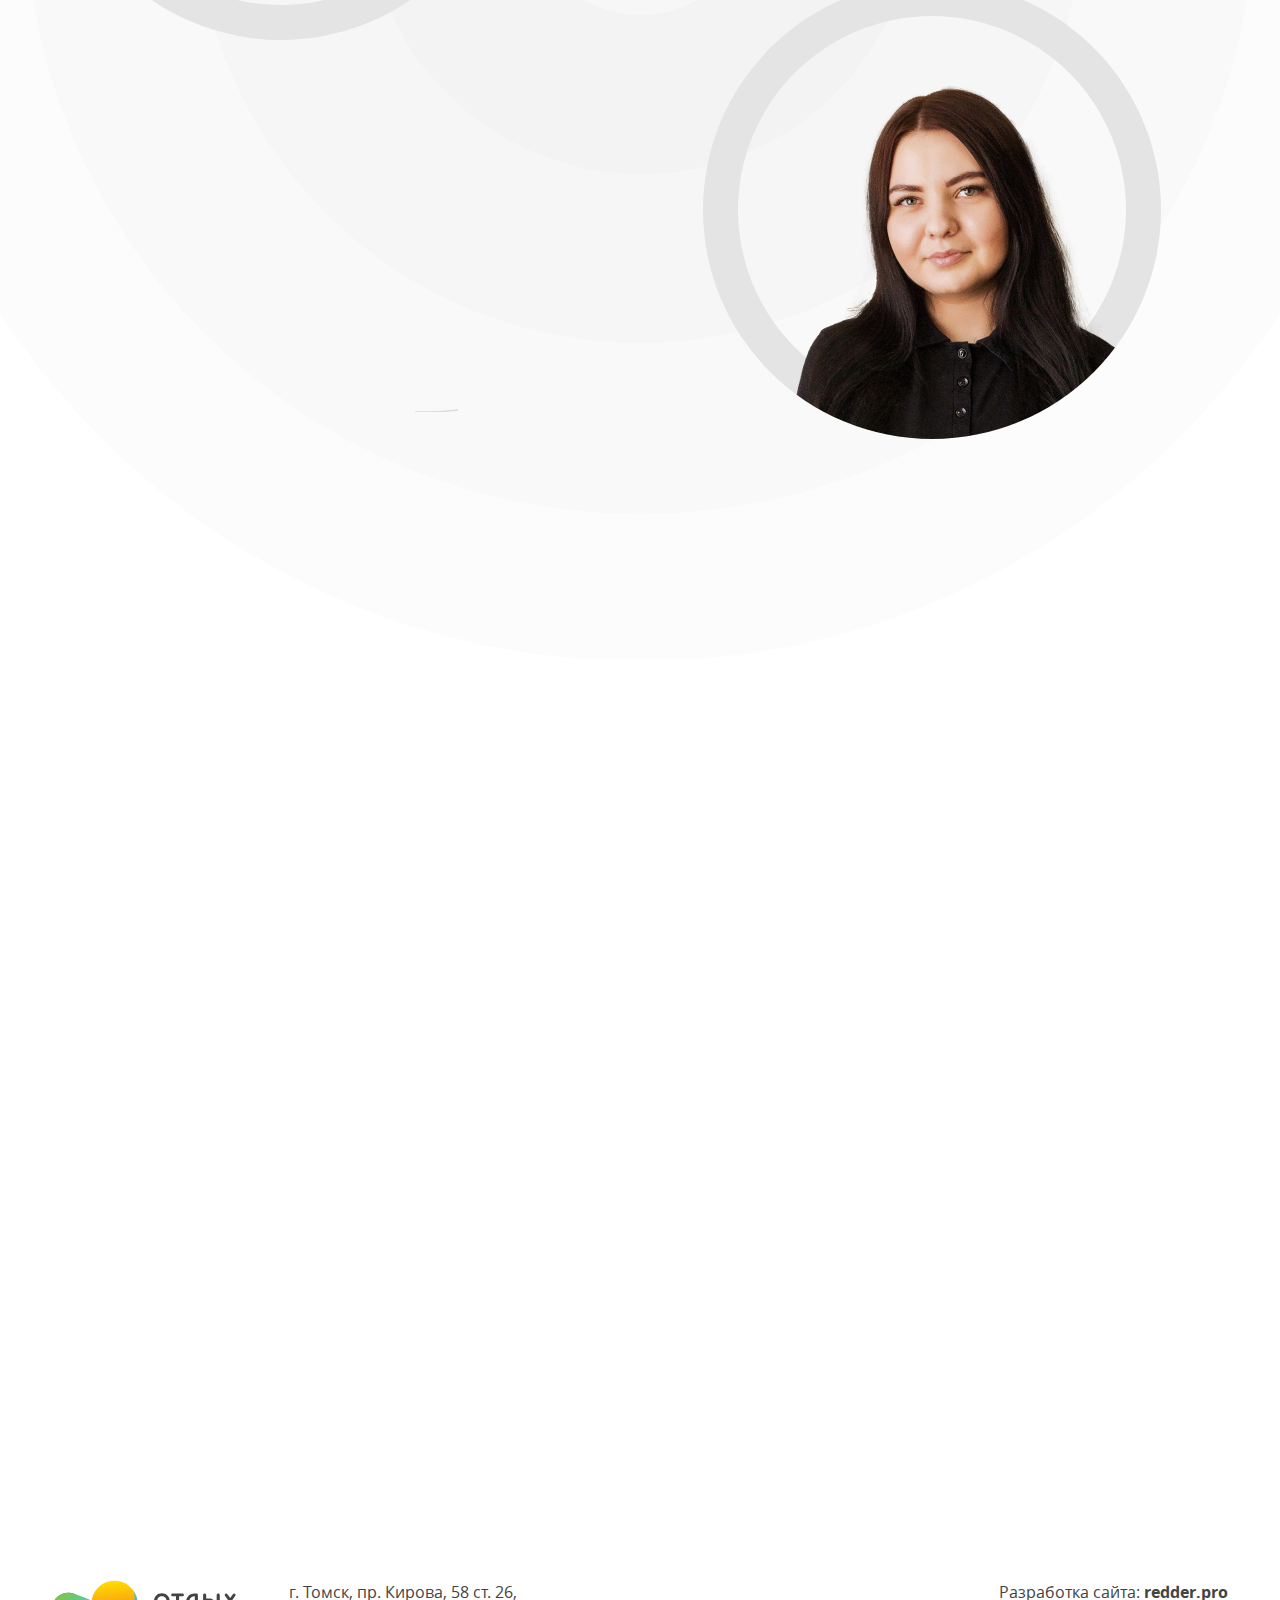
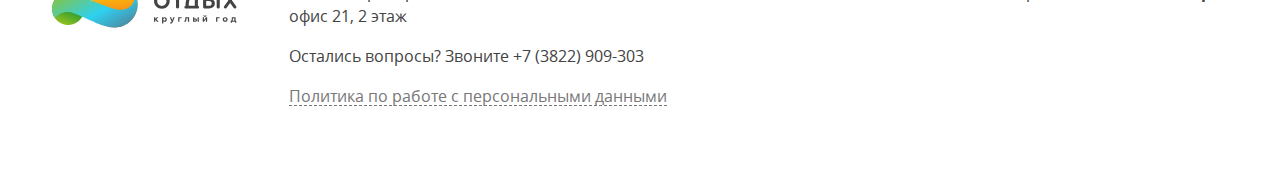
==== commit 9503d929: "123" ====
--- a/index.html
+++ b/index.html
@@ -91,7 +91,37 @@
 			
 		</div>
 		<div class="b-reasons clearfix">
-				<div class="b-reason slider-anim">
+				<div class="b-reason">
+					<div class="b-block">
+						<div class="b-picture-2">
+						</div>
+						<div class="b-reason-text-2  slider-anim fadeDown">
+								<h3 class="b-header-h3 slider-anim fadeDown">Непередаваемые эмоции <br>от <b>активного</b> отдыха</h3>
+								<p class="b-text slider-anim fadeDown delay200">Для людей, которые <em>не любят сидеть на одном месте</em></p2> в Турции есть множество активных видов отдыха - дайвинг, рафтинг, яхтинг, альпинизм, сафари, водные лыжи, парапланы и воздушные шары.</p>
+						</div>
+					</div>
+				</div>
+				<div class="b-reason">
+					<div class="b-block">
+						<div class="b-picture-4">
+						</div>
+						<div class="b-reason-text-4">
+								<h3 class="b-header-h3 slider-anim fadeDown">Знаменитый <b><br>«All&nbsp;inclusive»</b></h3>
+								<p class="b-text slider-anim fadeDown delay200">Что мы чаще всего слышим про Турцию? Правильно, что там все включено. Практически в каждом отеле в стоимость проживания <em>входит завтрак, обед и ужин, </em>и на каждом – шикарный шведский стол.</p>
+						</div>
+					</div>
+				</div>
+				<div class="b-reason">
+					<div class="b-block">
+						<div class="b-picture-3">
+						</div>
+						<div class="b-reason-text-3  slider-anim fadeDown">
+								<h3 class="b-header-h3 slider-anim fadeDown">Больше морей – <br><b>больше пляжей</b></h3>
+								<p class="b-text slider-anim fadeDown delay200">Турция омывается 4-мя морями – Средиземным, Черным, Эгейским и Мраморным. А пляжи входят в десятку <em>чистейших пляжей мира.</em> Эти факты уже неплохой повод приехать сюда на отдых.</p>
+						</div>
+					</div>
+				</div>
+				<div class="b-reason">
 					<div class="b-block">
 						<div class="b-picture-1">
 						</div>
@@ -100,36 +130,6 @@
 								<p class="b-text slider-anim fadeDown delay200">Турция знаменита <em>своими сладостями</em> –<br> баклава, рахат-лукум, халва, кадаиф,<br> кюнефе. Пробовали? Уверены? Поверьте,</br> так, как их готовят в Турции, <em>не готовят больше нигде.</em></p>
 					</div>
 				</div>
-				</div>
-				<div class="b-reason">
-					<div class="b-block">
-						<div class="b-picture-3">
-						</div>
-						<div class="b-reason-text-3  slider-anim fadeDown">
-								<h3 class="b-header-h3 slider-anim fadeDown">Больше морей – <br><b>больше пляжей</b></h3>
-								<p class="b-text slider-anim fadeDown delay200">Турция омывается 4-мя морями – Средиземным, Черным, Эгейским и Мраморным. А пляжи входят в десятку <em>чистейших пляжей мира.</em> Эти факты уже неплохой повод приехать сюда на отдых.</p>
-						</div>
-					</div>
-				</div>
-				<div class="b-reason">
-					<div class="b-block">
-						<div class="b-picture-2">
-						</div>
-						<div class="b-reason-text-2  slider-anim fadeDown">
-								<h3 class="b-header-h3 slider-anim fadeDown">Непередаваемые эмоции <br>от <b>активного</b> отдыха</h3>
-								<p class="b-text slider-anim fadeDown delay200">Для людей, которые <em>не любят сидеть на одном месте</em></p2> в Турции есть множество активных видов отдыха - дайвинг, рафтинг, яхтинг, альпинизм, сафари, водные лыжи, парапланы и воздушные шары.</p>
-						</div>
-					</div>
-				</div>
-				<div class="b-reason">
-					<div class="b-block">
-						<div class="b-picture-4">
-						</div>
-						<div class="b-reason-text-4">
-								<h3 class="b-header-h3 slider-anim fadeDown">Знаменитый <b><br>«All&nbsp;inclusive»</b></h3>
-								<p class="b-text slider-anim fadeDown delay200">Что мы чаще всего слышим про Турцию? Правильно, что там все включено. Практически в каждом отеле в стоимость проживания <em>входит завтрак, обед и ужин, </em>и на каждом – шикарный шведский стол.</p>
-						</div>
-					</div>
 				</div>
 				<div class="b-reason">
 					<div class="b-block">
@@ -153,16 +153,16 @@
 			<h2 class="b-header-h2">Чем <b>турагентство «Отдых круглый год»</b> отличается от обычных банков туров?</h2>
 			<div class="b-differences clearfix">
 				<div class="b-difference">
-					<div class="b-money anim fadeDown delay100" data-cont=".b-3">
-					</div>
-					<h4 class="b-dif-title anim fadeDown delay200" data-cont=".b-3">Железная цена,<br> никаких скрытых доплат</h4>
-					<p class="b-dif-text anim fadeDown delay300" data-cont=".b-3">Вы платите <b>только стоимость тура</b>, которую устанавливает туроператор и ни копейки больше.</p>
+					<div class="b-money anim fadeDown" data-cont=".b-3">
+					</div>
+					<h4 class="b-dif-title anim fadeDown delay100" data-cont=".b-3">Железная цена,<br> никаких скрытых доплат</h4>
+					<p class="b-dif-text anim fadeDown delay200" data-cont=".b-3">Вы платите <b>только стоимость тура</b>, которую устанавливает туроператор и ни копейки больше.</p>
 				</div>
 				<div class="b-difference">
-					<div class="b-docs anim fadeDown delay500" data-cont=".b-3">
-					</div>
-					<h4 class="b-dif-title anim fadeDown delay600" data-cont=".b-3">Бесплатная помощь при оформлении тура</h4>
-					<p class="b-dif-text anim fadeDown delay700" data-cont=".b-3">Подбор и бронирование тура, оформление документов, а также сопровождение на протяжении всего путешествия – <b>бесплатно.</b> </p>
+					<div class="b-docs anim fadeDown delay400" data-cont=".b-3">
+					</div>
+					<h4 class="b-dif-title anim fadeDown delay500" data-cont=".b-3">Бесплатная помощь при оформлении тура</h4>
+					<p class="b-dif-text anim fadeDown delay600" data-cont=".b-3">Подбор и бронирование тура, оформление документов, а также сопровождение на протяжении всего путешествия – <b>бесплатно.</b> </p>
 				</div>
 			</div>
 			<div class="b-bottom-b-3 clearfix">
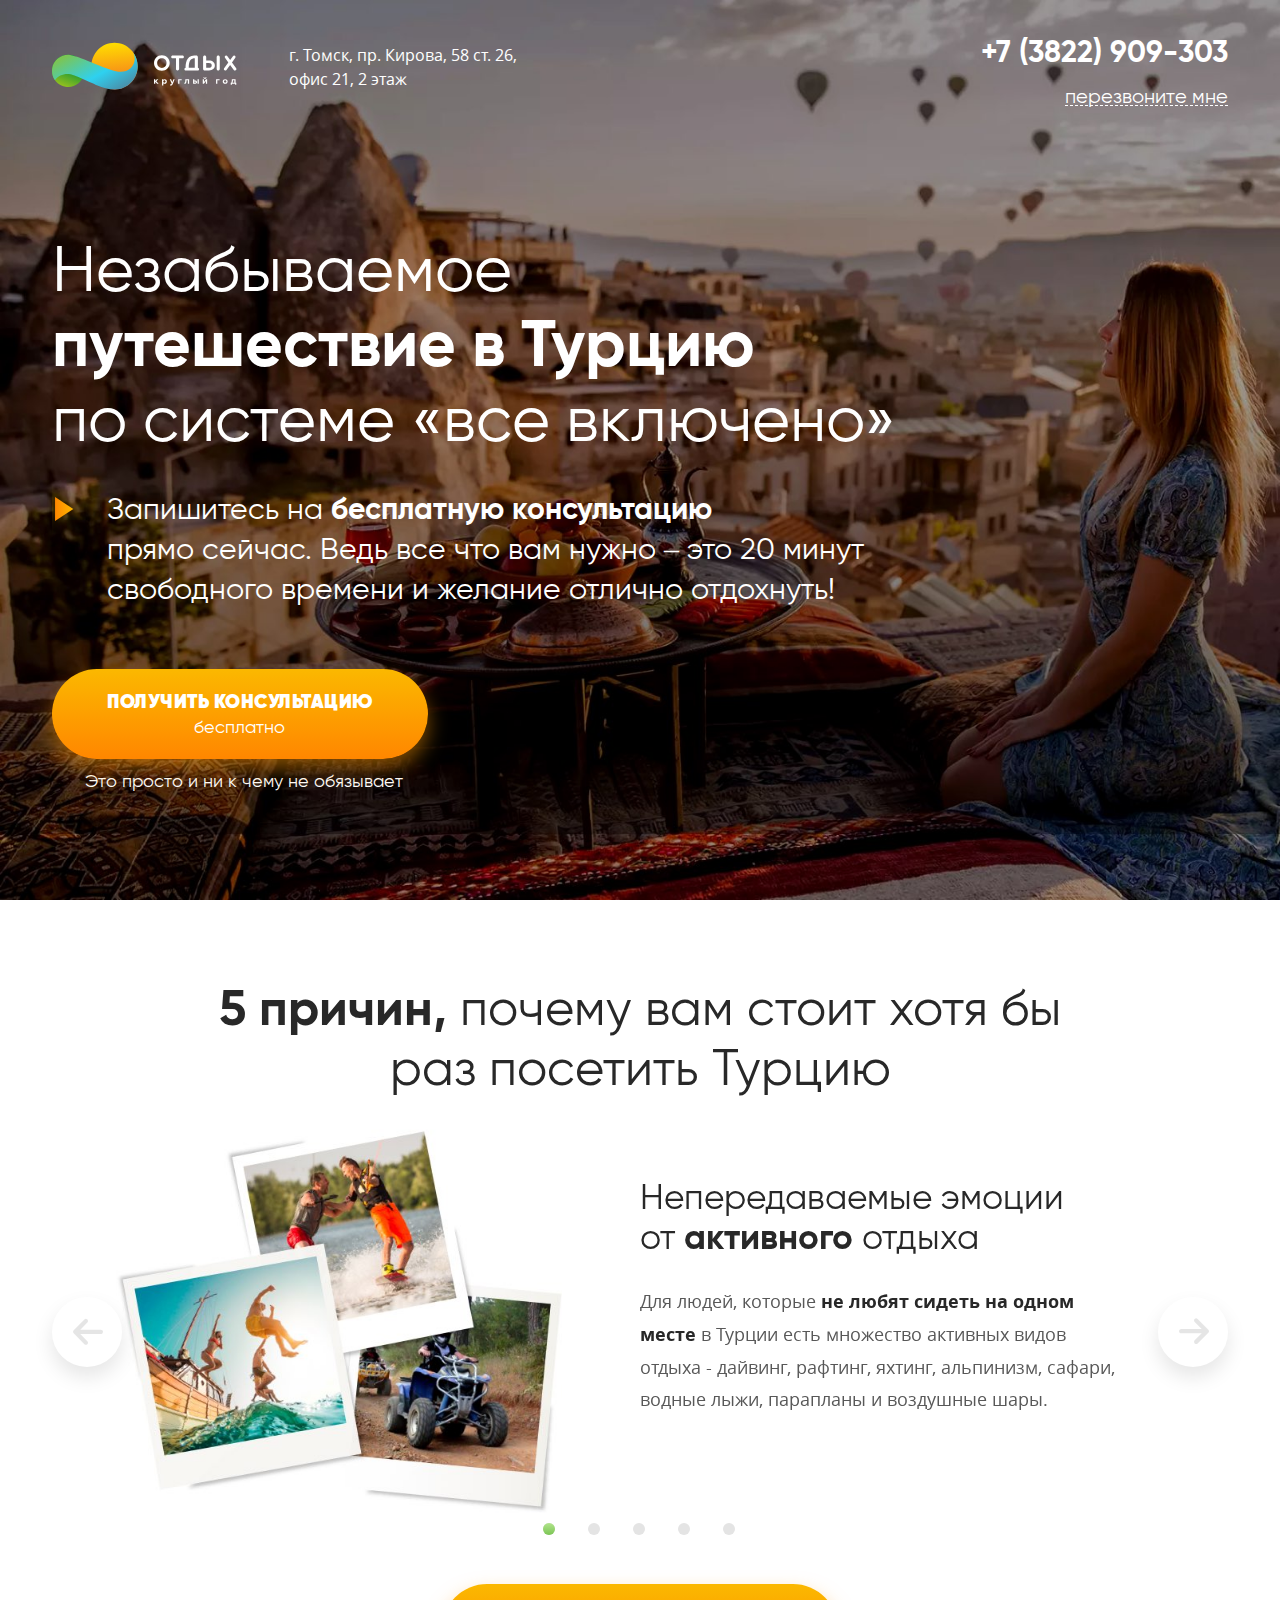
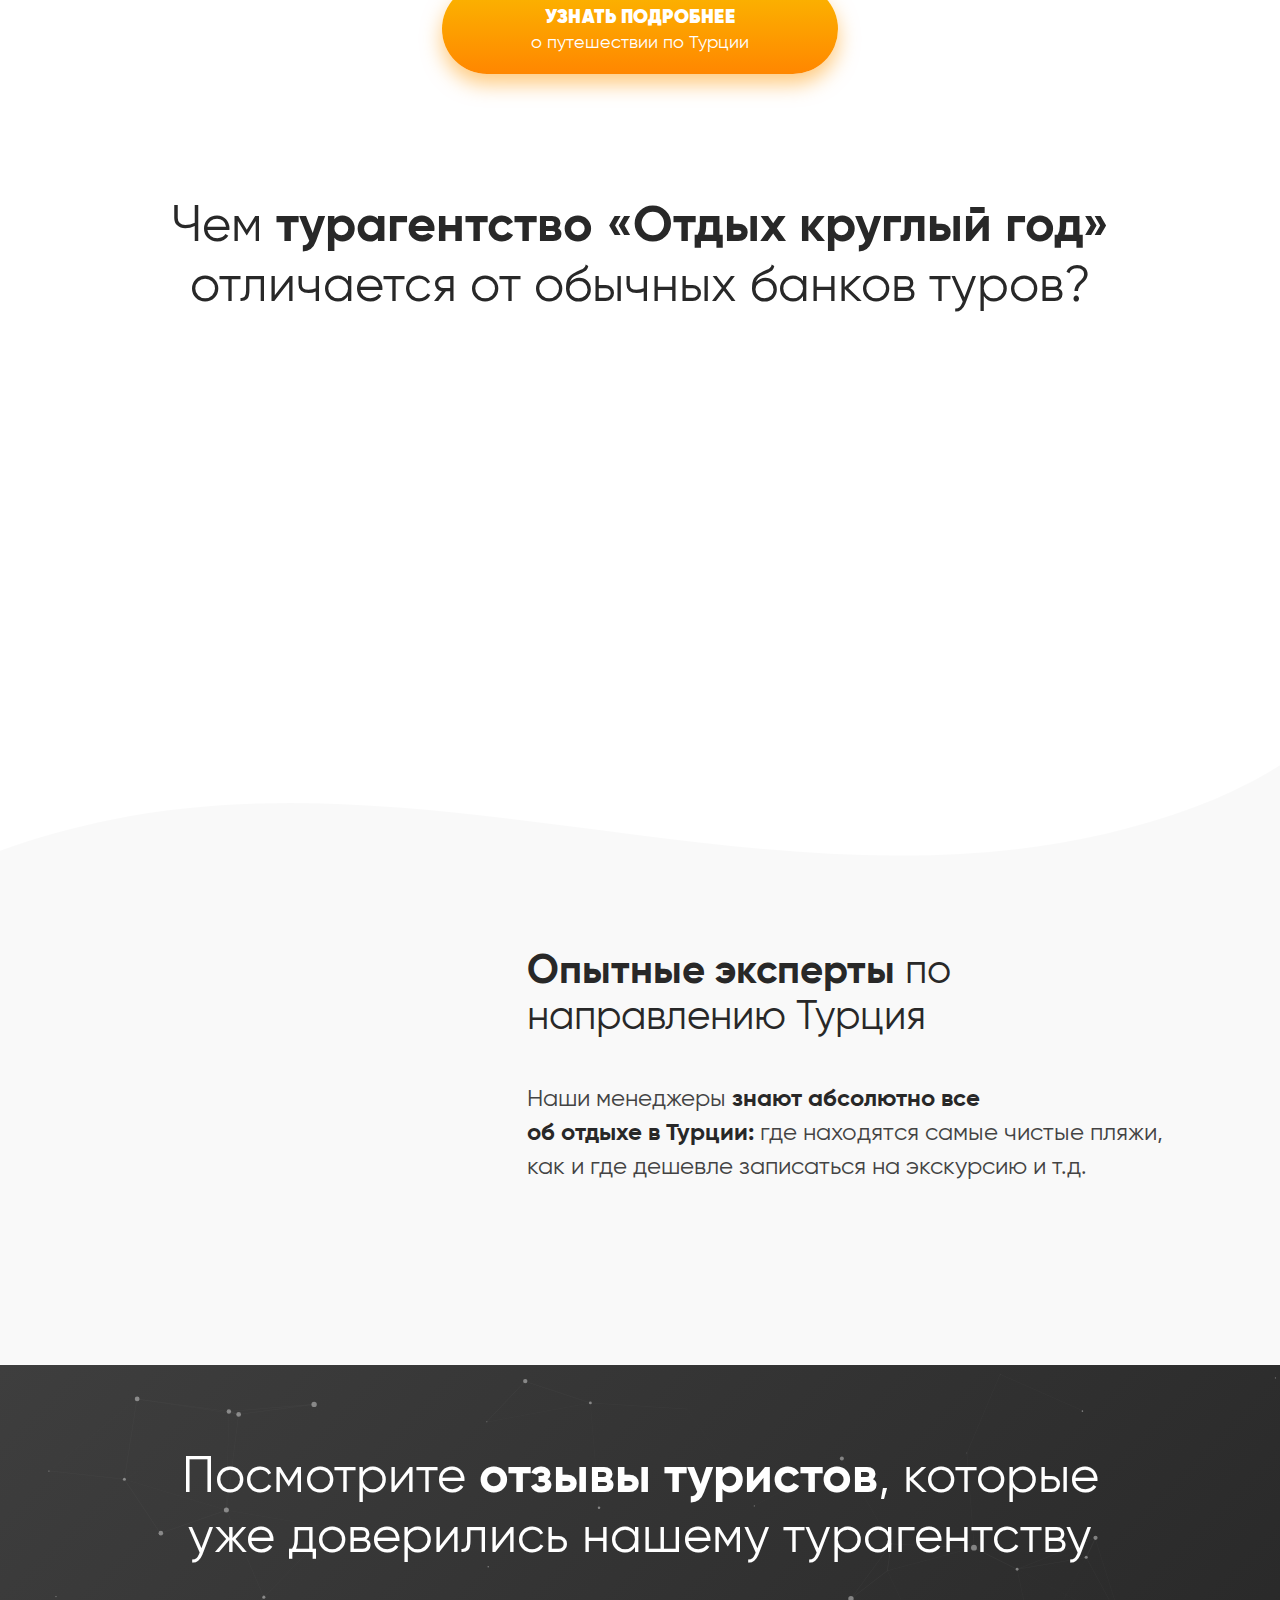
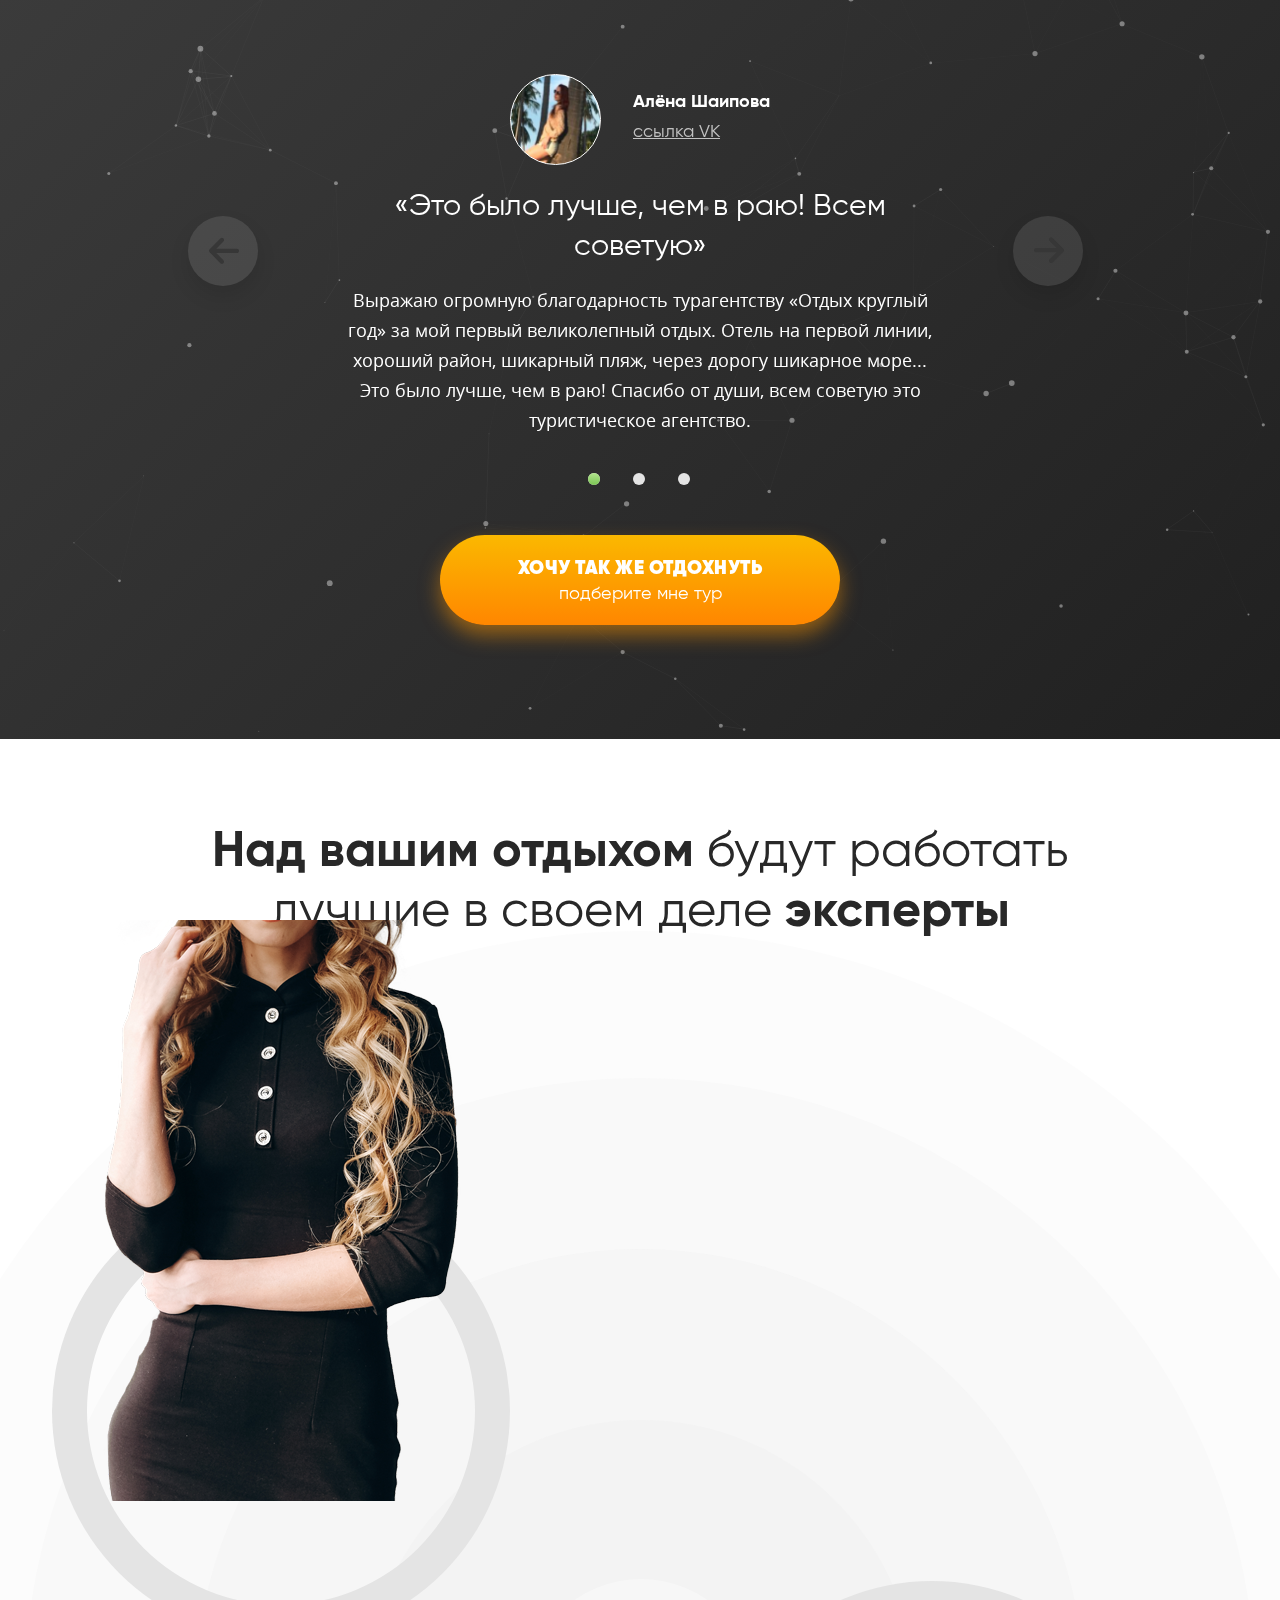
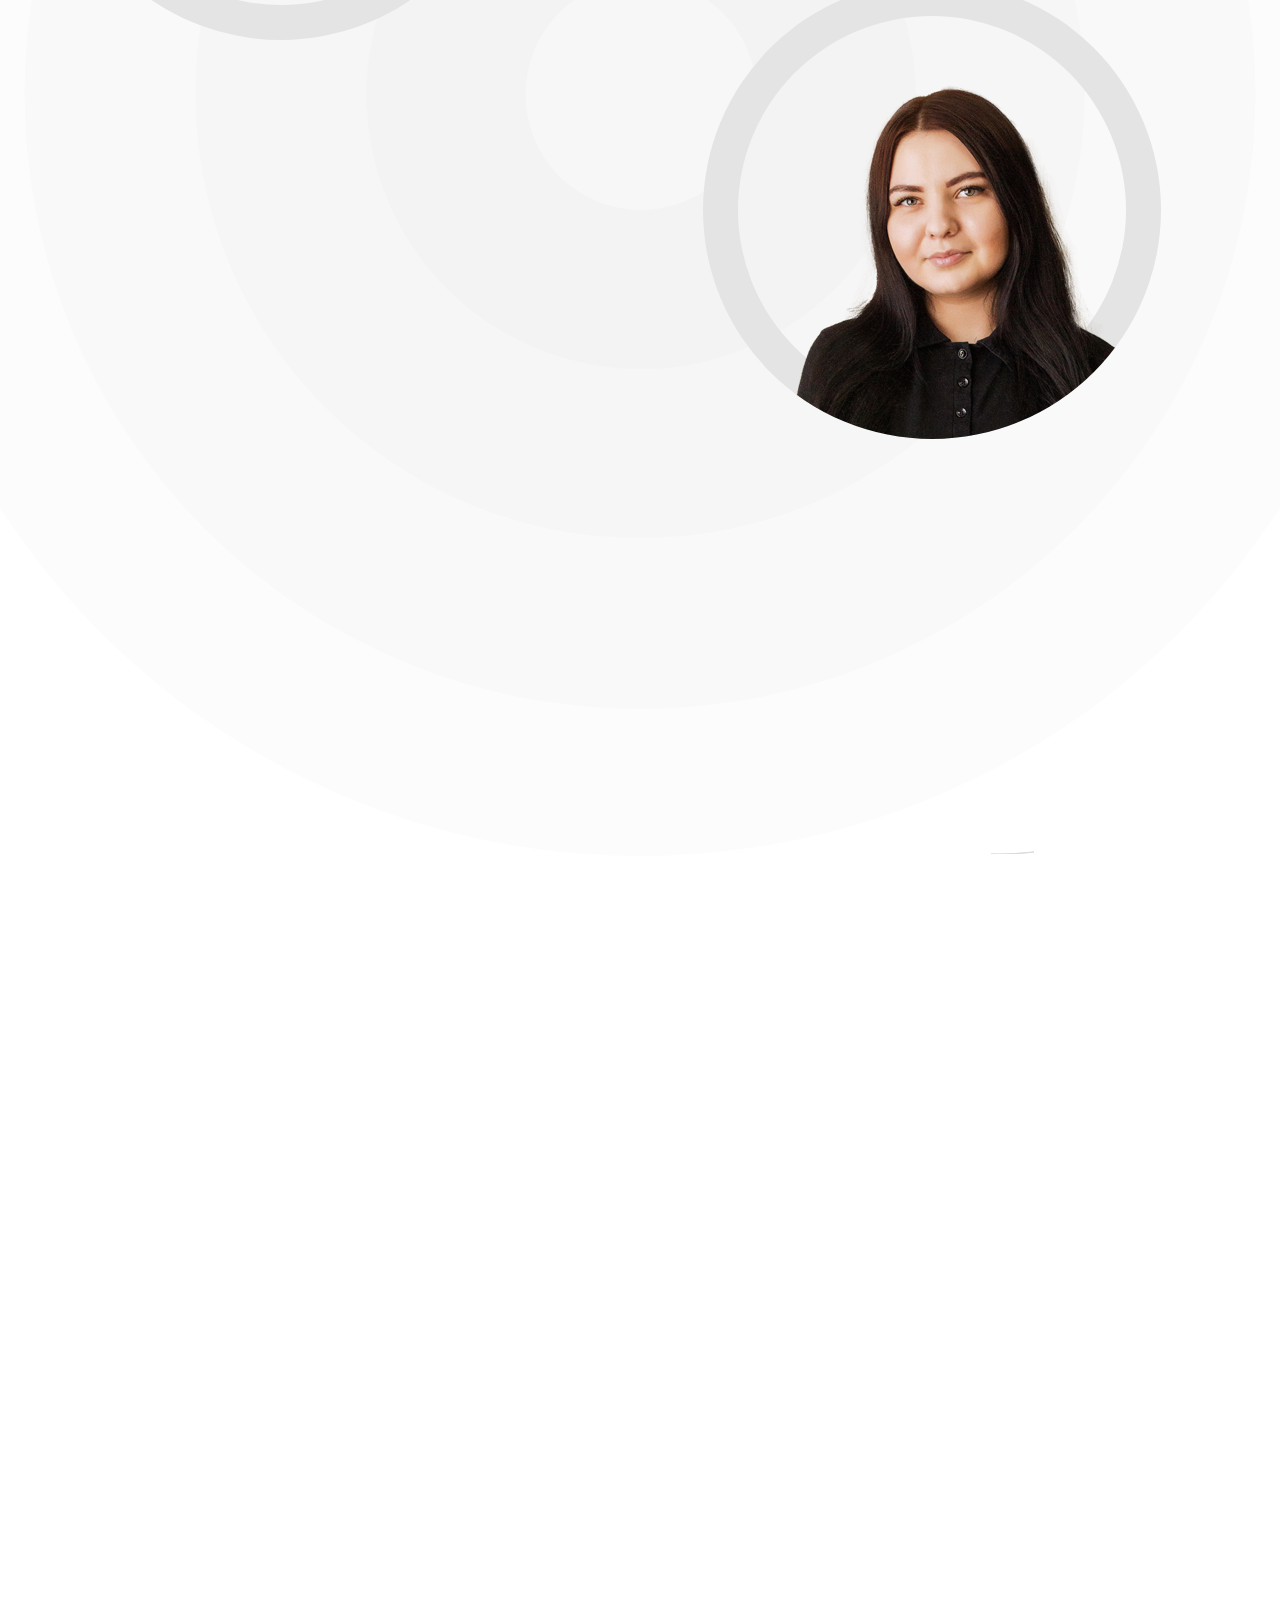
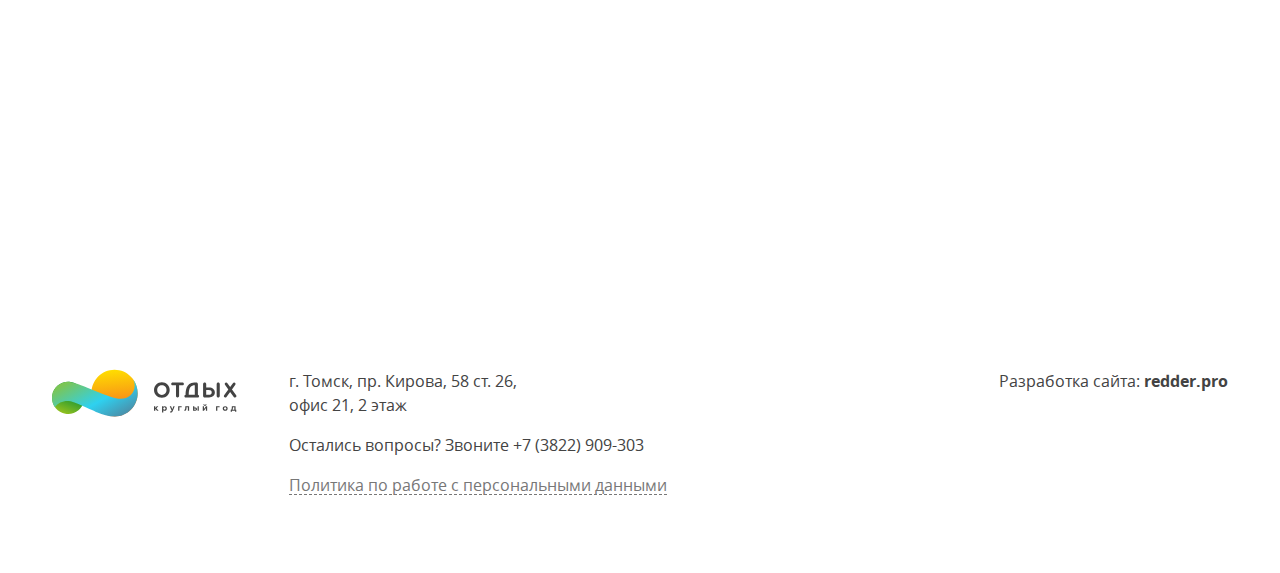
==== commit fb6094f0: "girls retina" ====
--- a/index.html
+++ b/index.html
@@ -53,8 +53,6 @@
 </head>
 <body>
 	<img src="i/bg-popup.jpg" style="display:none">
-	<img src="i/julia-2@2x.png" style="display:none">
-	<img src="i/kate@2x.png" style="display:none">
 	<img src="i/transfer.png" style="display:none">
 	<div class="b b-1">
 		<div class="b-block">
@@ -241,7 +239,7 @@
 					<div class="b-expert">
 						<div class="b-circle">
 							<div class="b-expert-cont">
-								<div id="expert" class="b-expert-pic" data-enllax-ratio="-0.07" data-enllax-type="foreground" data-enllax-direction="vertical"></div>
+								<img src="i/julia-2.png" id="expert" class="b-expert-pic" data-enllax-ratio="-0.07" data-enllax-type="foreground" data-enllax-direction="vertical" data-retina-src="julia-2@2x.png">
 							</div>
 						</div>
 					</div>
@@ -261,7 +259,7 @@
 					<div class="b-expert right">
 						<div class="b-circle">
 							<div class="b-expert-cont">
-								<div id="expert" class="b-expert-pic-2" data-enllax-ratio="0.07" data-enllax-type="foreground" data-enllax-direction="vertical"></div>
+								<img src="i/kate.png" id="expert" class="b-expert-pic-2" data-enllax-ratio="0.07" data-enllax-type="foreground" data-enllax-direction="vertical" data-retina-src="kate@2x.png"></div>
 							</div>
 						</div>
 					</div>
--- a/css/layout.css
+++ b/css/layout.css
@@ -836,10 +836,10 @@
 					.b-expert-pic{
 						width: 359px;
 					    height: 761px;
-					    background-image: url(../i/julia-2@2x.png);
+					    /*background-image: url(../i/julia-2@2x.png);
 					    background-size: cover;
 					    background-position: 100% 50%;
-					    background-color: rgba(0,0,0,0);
+					    background-color: rgba(0,0,0,0);*/
 					    margin: 0 auto;
 					    top: 60px;
 					    left: 50px;
@@ -847,10 +847,10 @@
 					.b-expert-pic-2{
 					    width: 387px;
 					    height: 820px;
-					    background-image: url(../i/kate@2x.png);
+					    /*background-image: url(../i/kate@2x.png);
 					    background-size: cover;
 					    background-position: 100% 50%;
-					    background-color: rgba(0,0,0,0);
+					    background-color: rgba(0,0,0,0);*/
 					    margin: 0 auto;
 					    top: 60px;
 					    left: 50px;
